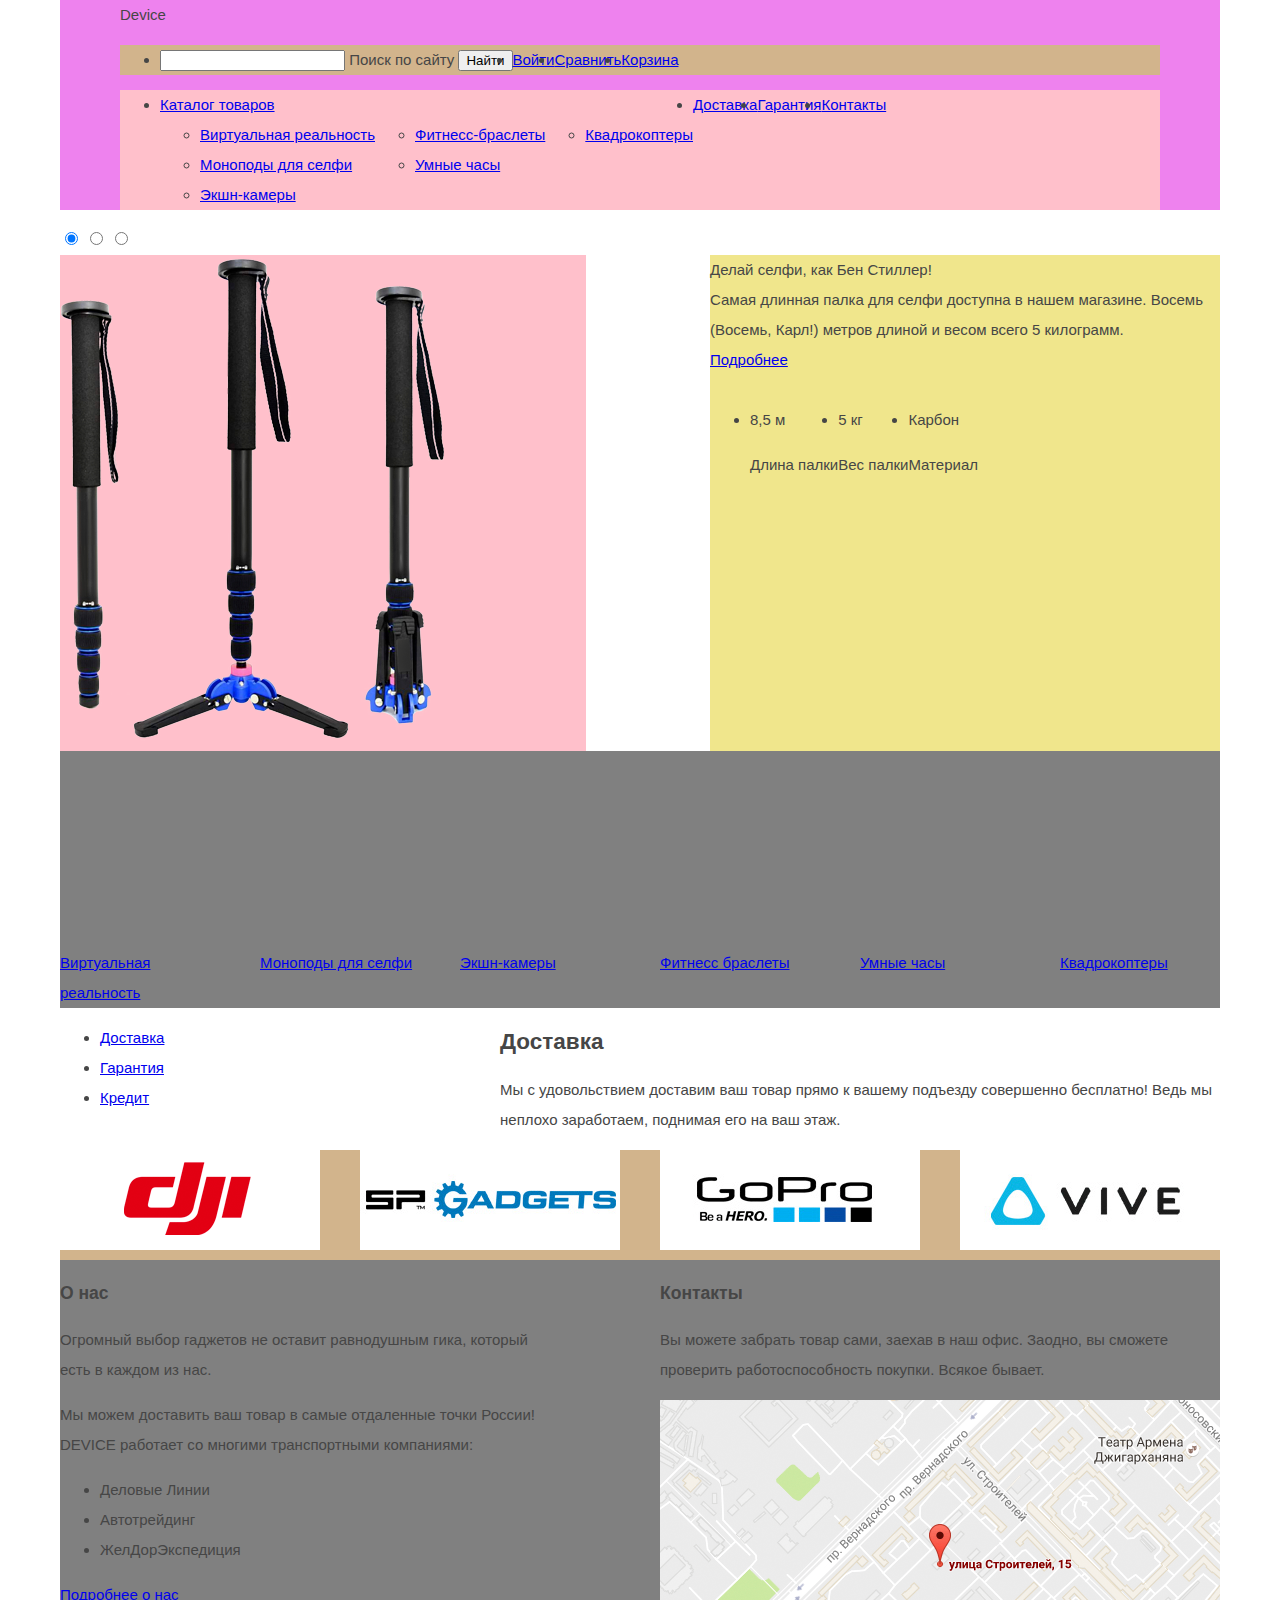
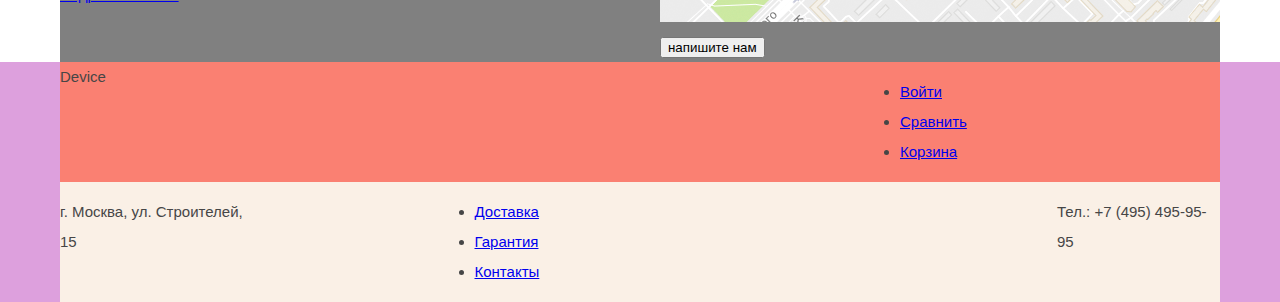
==== index.html @ 74f0907f "сделана сетка страниц" ====
<!DOCTYPE html>
<html lang="ru">
  <head>
    <meta charset="utf-8">
    <title>Девайс: главная</title>
    <link href="css/style.css" rel="stylesheet">
  </head>
  <body>

    <div class="content-wrapper">
      <header class="page-header">
       
          <nav class="main-navigation">
            <div class="header-logo">Device</div>
            <ul class="top-menu">
              <li class="search-block">
                <form action="get" class="header-search">
                  <input type="search" name="search" id="search-field">
                  <label for="search-field">Поиск по сайту</label>
                  <button class="btn-search">Найти</button>
                </form>
              </li>
              <li class="user-block">
                <a href="#">Войти</a>
              </li>
              <li class="compare-block">
                <a href="#">Сравнить</a>
              </li>
              <li class="basket-block">
                <a href="♯">Корзина</a>
              </li>
            </ul>
            <ul class="bottom-menu">
              <li>
                <a href="#">Каталог товаров</a>
                <div class="sub-menu-container">
                  <ul class="sub-menu-1">
                    <li>
                       <a href="#">Виртуальная реальность</a>
                    </li>
                    <li>
                      <a href="#">Моноподы для селфи</a>
                    </li>
                    <li>
                      <a href="#">Экшн-камеры</a>
                    </li>
                  </ul>
                  <ul class="sub-menu-2">
                    <li>
                      <a href="#">Фитнесс-браслеты</a>
                    </li>
                    <li>
                      <a href="#">Умные часы</a>
                    </li>
                  </ul>
                  <ul class="sub-menu-3">
                    <li>
                      <a href="#">Квадрокоптеры</a>
                    </li>
                  </ul>
                </div>   
              </li>
              <li>
                <a href="#">Доставка</a>
              </li>
              <li>
                <a href="#">Гарантия</a>
              </li>
              <li>
                <a href="#">Контакты</a>
              </li>
            </ul>
          </nav>
      </header>

      <div class="slider">
        <div class="slider-controls">
          <input type="radio" id="btn-1" name="toggle" checked>
          <input type="radio" id="btn-2" name="toggle">
          <input type="radio" id="btn-3" name="toggle">
        </div>
        <div class="slide slide__item1" id="slide-1">
          <div class="slider-container">
            <div class="slider-image">
              <img src="img/slider-1.png" width="384" height="486" alt="Самая длиная палка для селфи">
            </div>
            <div class="slide-description">
              <div class="slide-title">Делай селфи, как Бен Стиллер!</div>
              <div class="slide-text">Самая длинная палка для селфи доступна в нашем магазине. Восемь (Восемь, Карл!) метров длиной и весом всего 5 килограмм.</div>
              <a href="#" class="btn slide-btn">Подробнее</a>
              <ul class="slide-features">
                <li>
                  <p>8,5 м</p>
                  <span>Длина палки</span>
                </li>
                <li>
                  <p>5 кг</p>
                  <span>Вес палки</span>
                </li>
                <li>
                  <p>Карбон</p>
                  <span>Материал</span>
                </li>
              </ul>
            </div>
          </div>
        </div>

        <div class="slide slide__item2" id="slide-2">
          <div class="slider-container">
            <div class="slider-image">
              <img src="img/slider-2.png" width="345" height="485" alt="Мотивирующий фитнесс-браслет">
            </div>
            <div class="slide-description">
              <div class="slide-title">Худеем правильно!</div>
                <div class="slide-text">Мотивирующие фитнесс-браслеты помогут найти в себе силы не пропускать занятия и соблюдать диету.</div>
              <a href="#" class="btn slide-btn">Подробнее</a>
              <ul class="slide-features">
                <li>
                  <p>48 часов</p>
                  <span>Без подзарядки</span>
                </li>
              </ul>
            </div>
          </div>
        </div>
   
        <div class="slide slide__item3" id="slide-3">
          <div class="slider-container">
            <div class="slider-image">
              <img src="img/slider-3.png" width="526" height="334" alt="Квадрокоптер с мощным лазером">
            </div>
            <div class="slide-description">
              <div class="slide-title">Порхает как бабочка, жалит как пчела!</div>
              <div class="slide-text">Этот обычный, на первый взгляд, квадрокоптер оснащен мощным лазером, замаскированным под стандартную камеру.</div>
              <a href="#" class="btn slide-btn">Подробнее</a>
               <ul class="slide-features">
                <li>
                  <p>800 м</p>
                  <span>Дальность полета</span>
                </li>
                <li>
                  <p>50 м</p>
                  <span>Радиус поражения</span>
                </li>
              </ul>
            </div>
          </div>
        </div>
      </div>

      <div class="popular">
        <div class="popular__item popular__item_1">
          <a href="#">Виртуальная реальность</a>
        </div>
        <div class="popular__item popular__item_2">
          <a href="#">Моноподы для селфи</a>
        </div>
        <div class="popular__item popular__item_3">
          <a href="#">Экшн-камеры</a>
        </div>
        <div class="popular__item popular__item_4">
          <a href="#">Фитнесс браслеты</a>
        </div>
        <div class="popular__item popular__item_5">
          <a href="#">Умные часы</a>
        </div>
        <div class="popular__item popular__item_6">
          <a href="#">Квадрокоптеры</a>
        </div>
      </div>
    </div>

    <div class="service">
      <div class="service-container">
        
        <div class="service-controls">
          <ul class="service-menu">
            <li class="service-menu__item">
              <a class="service-menu__link" href="#">Доставка</a>
            </li>
            <li class="service-menu__item">
              <a class="service-menu__link" href="#">Гарантия</a>
            </li>
            <li class="service-menu__item">
              <a class="service-menu__link" href="#">Кредит</a>
            </li>
          </ul>
        </div>

        <div class="service-slides">
          <div class="service-slide service-slide_1" id="service-1">
            <h2 class="service-slide__title">Доставка</h2>
            <p class="service-slide__description">Мы с удовольствием доставим ваш товар прямо к вашему подъезду совершенно бесплатно! Ведь мы неплохо заработаем, поднимая его на ваш этаж.</p>
          </div>
          <div class="service-slide service-slide_2" id="service-2">
            <h2 class="service-slide__title">Гарантия</h2>
            <p class="service-slide__description">Если из-за возгарания купленного у нас товара у вас сгорит дом — не переживайте, мы выдадим вам новый. Товар, не дом, конечно же.</p>
          </div>
          <div class="service-slide service-slide_3" id="service-3">
            <h2 class="service-slide__title">Кредит</h2>
            <p class="service-slide__description">Залезть в долговую яму стало проще! Кредитные консультанты подберут для вас наиболее выгодные условия кредита. Выгодные для нашего банка, разумеется.</p>
          </div>
        </div>
      </div>
    </div>

    <div class="content-wrapper">
      <div class="brands">
        <a  class="brands__item brands__item_item-1" href="#"><img src="img/dji-logo.png" width="260" height="100" alt="dji-logo"></a>
        <a  class="brands__item brands__item_item-2" href="#"><img src="img/sp-logo.png" width="260" height="100" alt="spGagets-logo"></a>
        <a  class="brands__item brands__item_item-3" href="#"><img src="img/gopro-logo.png" width="260" height="100" alt="GoPro-logo"></a>
        <a  class="brands__item brands__item_item-4" href="#"><img src="img/vive-logo.png" width="260" height="100" alt="vive-logo"></a>
      </div>
      <div class="info">
        <div class="about-us">
          <h3 class="about-us__title">О нас</h3>
          <p class="about-us__description">Огромный выбор гаджетов не оставит равнодушным гика, который есть в каждом из нас.</p>
          <p class="about-us__description">Мы можем доставить ваш товар в самые отдаленные точки России! DEVICE работает со многими транспортными компаниями:</p>
          <ul class="transport">
            <li class="transport__item">Деловые Линии</li>
            <li class="transport__item">Автотрейдинг</li>
            <li class="transport__item">ЖелДорЭкспедиция</li>
          </ul>
          <a href="#" class="btn about-us__btn">Подробнее о нас</a>
        </div>
        <div class="contacts">
          <h3 class="contacts__title">Контакты</h3>
          <p class="contacts__info">Вы можете забрать товар сами, заехав в наш офис. Заодно, вы сможете проверить работоспособность покупки. Всякое бывает.</p>
          <div class="map">
            <img src="img/map.png" width="560" height="222" alt="Карта">
          </div>
          <button class="btn contacts__btn">напишите нам</button>
        </div>
      </div>
    </div>

      <footer class="page-footer">
        <div class="content-wrapper">
          <nav class="footer-nav">
            <div class="footer-logo">Device</div>
            <ul class="footer-menu">
              <li>
                <a href="#">Войти</a>
              </li>
              <li>
                <a href="#">Сравнить</a>
              </li>
              <li>
                <a href="#">Корзина</a>
              </li>
            </ul>
          </nav>
          <div class="footer-middle">
            <p class="address">г. Москва, ул. Строителей, 15</p>
            <ul class="footer-service">
              <li>
                <a href="#">Доставка</a>
              </li>
              <li>
                <a href="#">Гарантия</a>
              </li>
              <li>
                <a href="#">Контакты</a>
              </li>
            </ul>
            <p class="phone">Тел.: +7 (495) 495-95-95</p>
          </div>
          <div class="footer-bottom">
            <div class="footer-social">
              <a href="#"><span class="visually-hidden">Фейсбук</span></a>
              <a href="#"><span class="visually-hidden">Инстаграмм</span></a>
              <a href="#"><span class="visually-hidden">Твиттер</span></a>
            </div>
            <div class="footer-copyright">
              <a href="https://htmlacademy.ru/"><span class="visually-hidden">Htmlacademy.ru</span></a>
            </div>
          </div>
        </div>
      </footer>

    <div class="modal-feedback">
      <button class="btn-close"><span class="visually-hidden">Закрыть</span></button>
      <label for="fullname-field">Ваше имя:</label>
      <input type="text" name="fullname" id="fullname-field" placeholder="Представьтесь, пожалуйста">
      <label for="email-field">Ваш e-mail:</label>
      <input type="email" name="email" id="email-field" placeholder="Для отправки ответа">
      <label for="request-field">Текст письма:</label>
      <textarea name="request" id="request-field" cols="30" rows="10"></textarea>
      <button class="btn modal-btn" type="submit">Отправить</button>
    </div>
    <div class="modal-map">
      <button class="btn-close"><span class="visually-hidden">Закрыть</span></button>
    </div>

    

  </body>
</html>
---- css/style.css ----
html {
  margin: 0;
  padding: 0;
  box-sizing: border-box;
}

body {
  margin: 0;
  padding: 0;
  font-size: 15px;
  line-height: 30px;
  color: #464646;
  font-weight: 300;
  font-family: "Open Sans", "Arial", sans-serif;
}

*,
*::before,
*::after {
  box-sizing: inherit;
}

.visually-hidden {
  position: absolute;
  width: 1px;
  height: 1px;
  margin: -1px;
  padding: 0;
  border: 0;
  clip: rect(0, 0, 0, 0);
  overflow: hidden;
}

.content-wrapper,
.service-container {
  width: 1200px;
  padding: 0 20px;
  margin: 0 auto;
}
.page-header {
  padding-right: 60px;
  padding-left: 60px;
  background-color: violet;
}

.page-header .top-menu {
  display: flex;
  background-color: tan;
}

.page-header .bottom-menu {
  display: flex;
  background-color: pink;
}

.page-header .sub-menu {
  display: flex;
  flex-wrap: wrap;
  background-color: pink;
}

.sub-menu-container {
  display: flex;
}

.slider .slide {
  display: none;
}

.slider .slide__item1 {
  display: block;
}

.slider .slider-container {
  display: flex;
  justify-content: space-between;
}

.slider-image {
  width: 526px;
  background-color: pink;
}

.slide-description {
  width: 510px;
  background-color: khaki;
}

.slide-features {
  display: flex;
}

.popular {
  display: flex;
  justify-content: space-between;
  background-color: grey;
}

.popular__item {
  width: 160px;
  padding-top: 197px;
}

.service-container {
  display: flex;
  justify-content: space-between;
}


.service-slide {
  display: none;
}

.service-slide_1 {
  display: block;
}

.service-controls {
  width: 284px;
}

.service-slides {
  width: 720px;
}

.brands {
  display: flex;
  justify-content: space-between;
  background-color: tan;
}

.brands__item {
  width: 260px;
}

.info {
  display: flex;
  justify-content: space-between;
  background-color: grey;
}

.info .about-us {
  width: 480px;
}

.info .contacts {
  width: 560px;
}

.catalog-container {
  width: 1200px;
  padding: 0 20px;
  margin: 0 auto;
  display: flex;
  background-color: wheat;
}

.catalog {
  display: flex;
  flex-wrap: wrap;
  /*padding-left: 72px;*/
  justify-content: space-between;
  padding-bottom: 40px;
  background-color: azure;
}

.catalog-item {
  width: 360px;
  background-color: silver;
}

.paginator {
  width: 760px;
  margin-bottom: 72px;
  padding: 30px;
  background-color: rgba(0, 0, 0, 0.08);
  /*background-color: red;*/
}

.page-footer {
  background-color: plum;
}

.footer-nav {
  display: flex;
  justify-content: space-between;
  background-color: salmon;
}

.footer-logo {
  width: 165px;
}

.footer-menu {
  width: 360px;
}

.footer-middle {
  display: flex;
  justify-content: space-between;
  background-color: linen;
}

.footer-middle .address {
  width: 202px;
}

.footer-middle .footer-service {
  width: 450px;
}

.footer-middle .phone {
  width: 163px;
}

.footer-bottom {
  display: flex;
  background-color: silver;
}

.modal-feedback {
  display: none;
  width: 960px;
  min-height: 553px;
  padding-right: 100px;
  padding-left: 100px;
  padding-top: 95px;
  padding-bottom: 95px;
  background-color: khaki;
}

.modal-map {
  display: none;
  width: 960px;
  min-height: 559px;
}
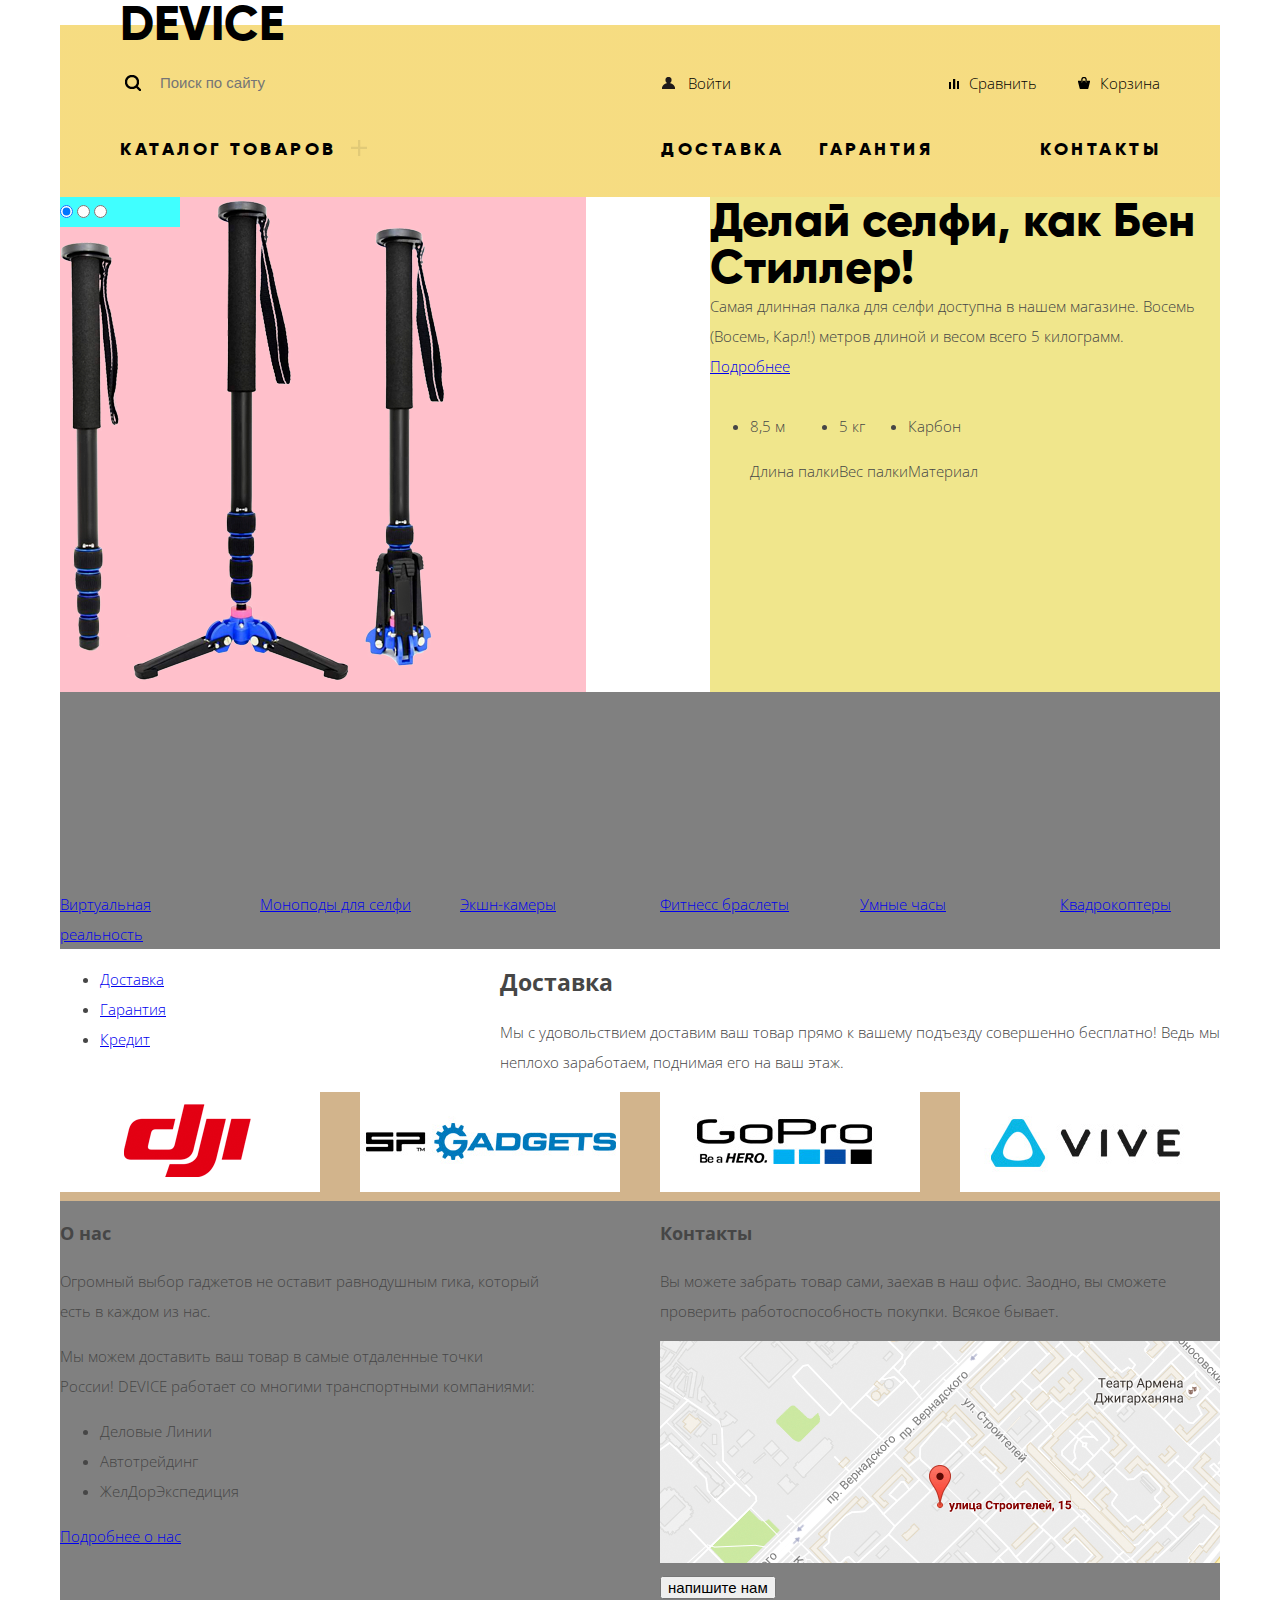
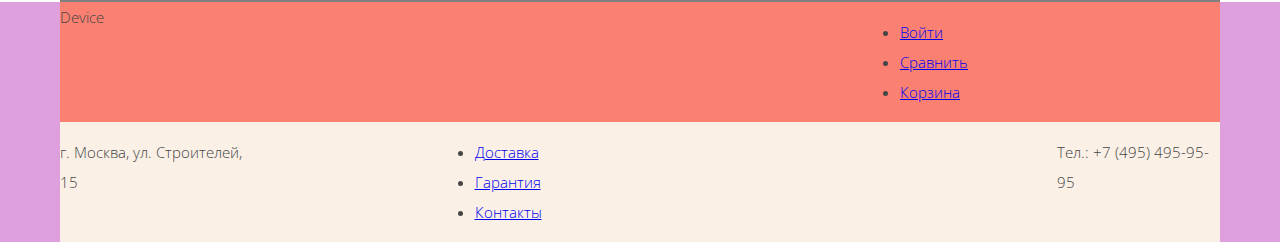
==== commit 60100c11: "подключены шрифты, оформлен хедер" ====
--- a/index.html
+++ b/index.html
@@ -3,6 +3,8 @@
   <head>
     <meta charset="utf-8">
     <title>Девайс: главная</title>
+    <link href="https://fonts.googleapis.com/css?family=Open+Sans:300,400&amp;subset=cyrillic" rel="stylesheet">
+    <link href="css/normalize.css" rel="stylesheet">
     <link href="css/style.css" rel="stylesheet">
   </head>
   <body>
@@ -11,12 +13,12 @@
       <header class="page-header">
        
           <nav class="main-navigation">
-            <div class="header-logo">Device</div>
+            <div class="header-logo"><a class="header-logo__link">Device</a></div>
             <ul class="top-menu">
               <li class="search-block">
                 <form action="get" class="header-search">
-                  <input type="search" name="search" id="search-field">
-                  <label for="search-field">Поиск по сайту</label>
+                <label for="search-field"></label>
+                  <input type="search" name="search" id="search-field" placeholder="Поиск по сайту">
                   <button class="btn-search">Найти</button>
                 </form>
               </li>
@@ -31,8 +33,8 @@
               </li>
             </ul>
             <ul class="bottom-menu">
-              <li>
-                <a href="#">Каталог товаров</a>
+              <li class="menu-catalog">
+                <a class="menu-catalog__link" href="catalog.html">Каталог товаров</a>
                 <div class="sub-menu-container">
                   <ul class="sub-menu-1">
                     <li>
@@ -60,13 +62,13 @@
                   </ul>
                 </div>   
               </li>
-              <li>
+              <li  class="menu-delivery">
                 <a href="#">Доставка</a>
               </li>
-              <li>
+              <li class="menu-guarantee">
                 <a href="#">Гарантия</a>
               </li>
-              <li>
+              <li  class="menu-contacts">
                 <a href="#">Контакты</a>
               </li>
             </ul>
--- a/css/style.css
+++ b/css/style.css
@@ -18,6 +18,20 @@
 *::before,
 *::after {
   box-sizing: inherit;
+}
+
+@font-face {
+  font-family: "GilroyExtraBold";
+  src: url("../fonts/gilroyextrabold.woff") format('woff'), url("../fonts/gilroyextrabold.woff2") format("woff2");
+  font-weight: normal;
+  font-style: normal;
+}
+
+@font-face {
+  font-family: "GilroyLight";
+  src: url("../fonts/gilroylight.woff") format('woff'), url("../fonts/gilroylight.woff2") format("woff2");
+  font-weight: normal;
+  font-style: normal;
 }
 
 .visually-hidden {
@@ -37,30 +51,326 @@
   padding: 0 20px;
   margin: 0 auto;
 }
+
 .page-header {
   padding-right: 60px;
   padding-left: 60px;
-  background-color: violet;
+  padding-bottom: 33px;
+  /*background-color: rgba(240, 197, 46, 0.5);*/
+  background-image: linear-gradient(#ffffff, #ffffff 25px, rgba(240, 197, 46, 0.6) 25px, rgba(240, 197, 46, 0.6));
+}
+
+.header-logo__link {
+  font-family: "GilroyExtraBold", "Arial", sans-serif;
+  font-size: 48px;
+  line-height: 48px;
+  color: #000000;
+  text-transform: uppercase;
+  text-decoration: none;
 }
 
 .page-header .top-menu {
   display: flex;
-  background-color: tan;
+  justify-content: flex-end;
+  padding: 0;
+  margin: 0;
+  margin-top: 12px;
+  list-style: none;
+  /*background-color: tan;*/
+}
+
+.top-menu a {
+  color: #000000;
+  text-decoration: none;
+}
+
+.top-menu .search-block {
+  width: 444px;
+  margin-right: auto;
+  /*background-color: pink;*/
+}
+
+.search-block input[type="search"] {
+  width: 355px;
+  margin: 0;
+  padding-top: 4px;
+  padding-left: 40px;
+  color: rgba(0, 0, 0, 0.3);
+  line-height: 36px;
+  background-color: transparent;
+  border: none; 
+}
+
+.search-block input[type="search"]:hover {
+  color: rgba(0, 0, 0, 0.6);
+}
+
+.search-block input[type="search"]:focus {
+  color: #000000;
+  border-bottom: 2px solid #000000;
+}
+
+label[for="search-field"] {
+  position: relative;
+}
+
+label[for="search-field"]::before {
+  content: "";
+  position: absolute;
+  top: 3px;
+  left: 5px;
+  width: 16px;
+  height: 16px;
+  background-color: transparent;
+  background-image: url("../img/sprites.png");
+  background-position: -20px -1787px;
+  background-repeat: no-repeat;
+}
+
+.user-block {
+  width: 270px;
+  padding-top: 7px;
+  padding-left: 28px;
+  /*background-color: plum;*/
+}
+
+.compare-block {
+  padding-top: 7px;
+  padding-left: 39px;
+  width: 130px;
+  /*background-color: silver;*/
+}
+
+.basket-block {
+  width: 100px;
+  padding-top: 7px;
+  padding-left: 40px;
+  /*background-color: khaki;*/
+}
+
+.user-block a,
+.compare-block a,
+.basket-block a {
+  position: relative;
+}
+
+.user-block a:hover,
+.compare-block a:hover,
+.basket-block a:hover {
+  opacity: 0.6;
+}
+
+.user-block a:active,
+.compare-block a:active,
+.basket-block a:active {
+  opacity: 0.3;
+}
+
+.user-block a::before,
+.compare-block a::before,
+.basket-block a::before {
+  content: "";
+  position: absolute;
+  top: 4px;
+  left: 0;
+  width: 13px;
+  height: 12px;
+  background-color: transparent;
+  background-image: url("../img/sprites.png");
+}
+
+.user-block a::before {
+  left: -26px;
+  background-position: -20px -1315px;
+}
+
+.compare-block a::before {
+  top: 6px;
+  left: -20px;
+  background-position: -20px -861px;
+}
+
+.basket-block a::before {
+  left: -22px;
+  background-position: -20px -116px;
+}
+
+.user-block a:hover::before,
+.compare-block a:hover::before,
+.basket-block a:hover::before {
+  opacity: 0.6;
+}
+
+.user-block a:active::before,
+.compare-block a:active::before,
+.basket-block a:active::before {
+  opacity: 0.3;
+}
+
+.btn-search {
+  visibility: hidden;
+  width: 85px;
+  margin-left: -5px;
+  padding-top: 11px;
+  padding-bottom: 11px;
+  padding-right: 20px;
+  padding-left: 20px;
+  color: #000000;
+  background-color: transparent;
+  border: 2px solid #000000;
+}
+
+.btn-search:hover {
+  color: #ffffff;
+  background-color: #000000;
+}
+
+.btn-search:active {
+  visibility: visible;
+  color: rgba(255, 255, 255, 0.6);
+  background-color: #000000;
+}
+
+.search-block input[type="search"]:focus + .btn-search {
+  visibility: visible;
 }
 
 .page-header .bottom-menu {
   display: flex;
-  background-color: pink;
-}
-
-.page-header .sub-menu {
+  justify-content: flex-end;
+  margin: 0;
+  margin-top: 30px;
+  padding: 0;
+  list-style: none;
+  /*background-color: pink;*/
+}
+
+.bottom-menu .menu-catalog {
+  position: relative;
+  width: 300px;
+  margin-right: auto;
+}
+
+.bottom-menu .menu-catalog__link {
+  position: relative;
+}
+
+.bottom-menu .menu-catalog__link::after {
+  content: "";
+  position: absolute;
+  width: 16px;
+  height: 16px;
+  top: 2px;
+  right: -30px;
+  /*background-color: lime;*/
+  background-image: url("../img/sprites.png");
+  background-position: -20px -1471px;
+  background-repeat: no-repeat;
+
+}
+
+.bottom-menu .menu-guarantee {
+  margin-left: 35px;
+}
+
+.bottom-menu .menu-contacts {
+  width: 120px;
+  margin-left: 107px;
+  /*background-color: lime;*/
+}
+
+.page-header .bottom-menu > li > a {
+  font-size: 18px;
+  line-height: 18px;
+  letter-spacing: 3.5px;
+  font-family: "GilroyExtraBold", "Arial", sans-serif;
+  color: #000000;
+  text-decoration: none;
+  text-transform: uppercase;
+}
+
+.page-header .bottom-menu > li > a:hover {
+  opacity: 0.6;
+}
+
+.page-header .bottom-menu > li > a:active {
+  opacity: 0.3;
+}
+
+
+/* .page-header .sub-menu {
   display: flex;
   flex-wrap: wrap;
   background-color: pink;
-}
+} */
 
 .sub-menu-container {
-  display: flex;
+  position: absolute;
+  top: 60px;
+  left: -60px;
+  /*visibility: visible;*/
+  visibility: hidden;
+  display: flex;
+  width: 1160px; 
+  padding-left: 60px;
+  padding-right: 60px;
+  padding-bottom: 30px;
+  background-color: #f7e296;
+  transition-property: visibility;
+  transition-duration: 0.5s;
+}
+
+.menu-catalog:hover .sub-menu-container {
+  visibility: visible;
+}
+
+.sub-menu-container ul {
+  width: 200px;
+  margin: 0;
+  margin-top: -10px;
+  padding: 0;
+  list-style: none;
+}
+
+.sub-menu-container li {
+  margin-bottom: 6px;
+}
+
+.sub-menu-container a {
+  color: #000000;
+  text-decoration: none;
+}
+
+.sub-menu-container a:hover {
+  opacity: 0.6;
+}
+
+.sub-menu-container a:active{
+  opacity: 0.3;
+}
+
+.sub-menu-container .sub-menu-1 {
+  margin-right: 40px;
+  /*background-color: plum;*/
+}
+
+.sub-menu-container .sub-menu-2 {
+  /*background-color: violet;*/
+}
+
+.sub-menu-container .sub-menu-3{
+  /*background-color: grey;*/
+}
+
+.slider {
+  position: relative;
+}
+
+.slider-controls {
+  position: absolute;
+  display: inline-block;
+  width: 120px;
+  background-color: #40ffff;
 }
 
 .slider .slide {
@@ -84,6 +394,13 @@
 .slide-description {
   width: 510px;
   background-color: khaki;
+}
+
+.slide-title {
+  font-size: 47px;
+  line-height: 47px;
+  color: #000000;
+  font-family: "GilroyExtraBold", "Arial", sans-serif;
 }
 
 .slide-features {
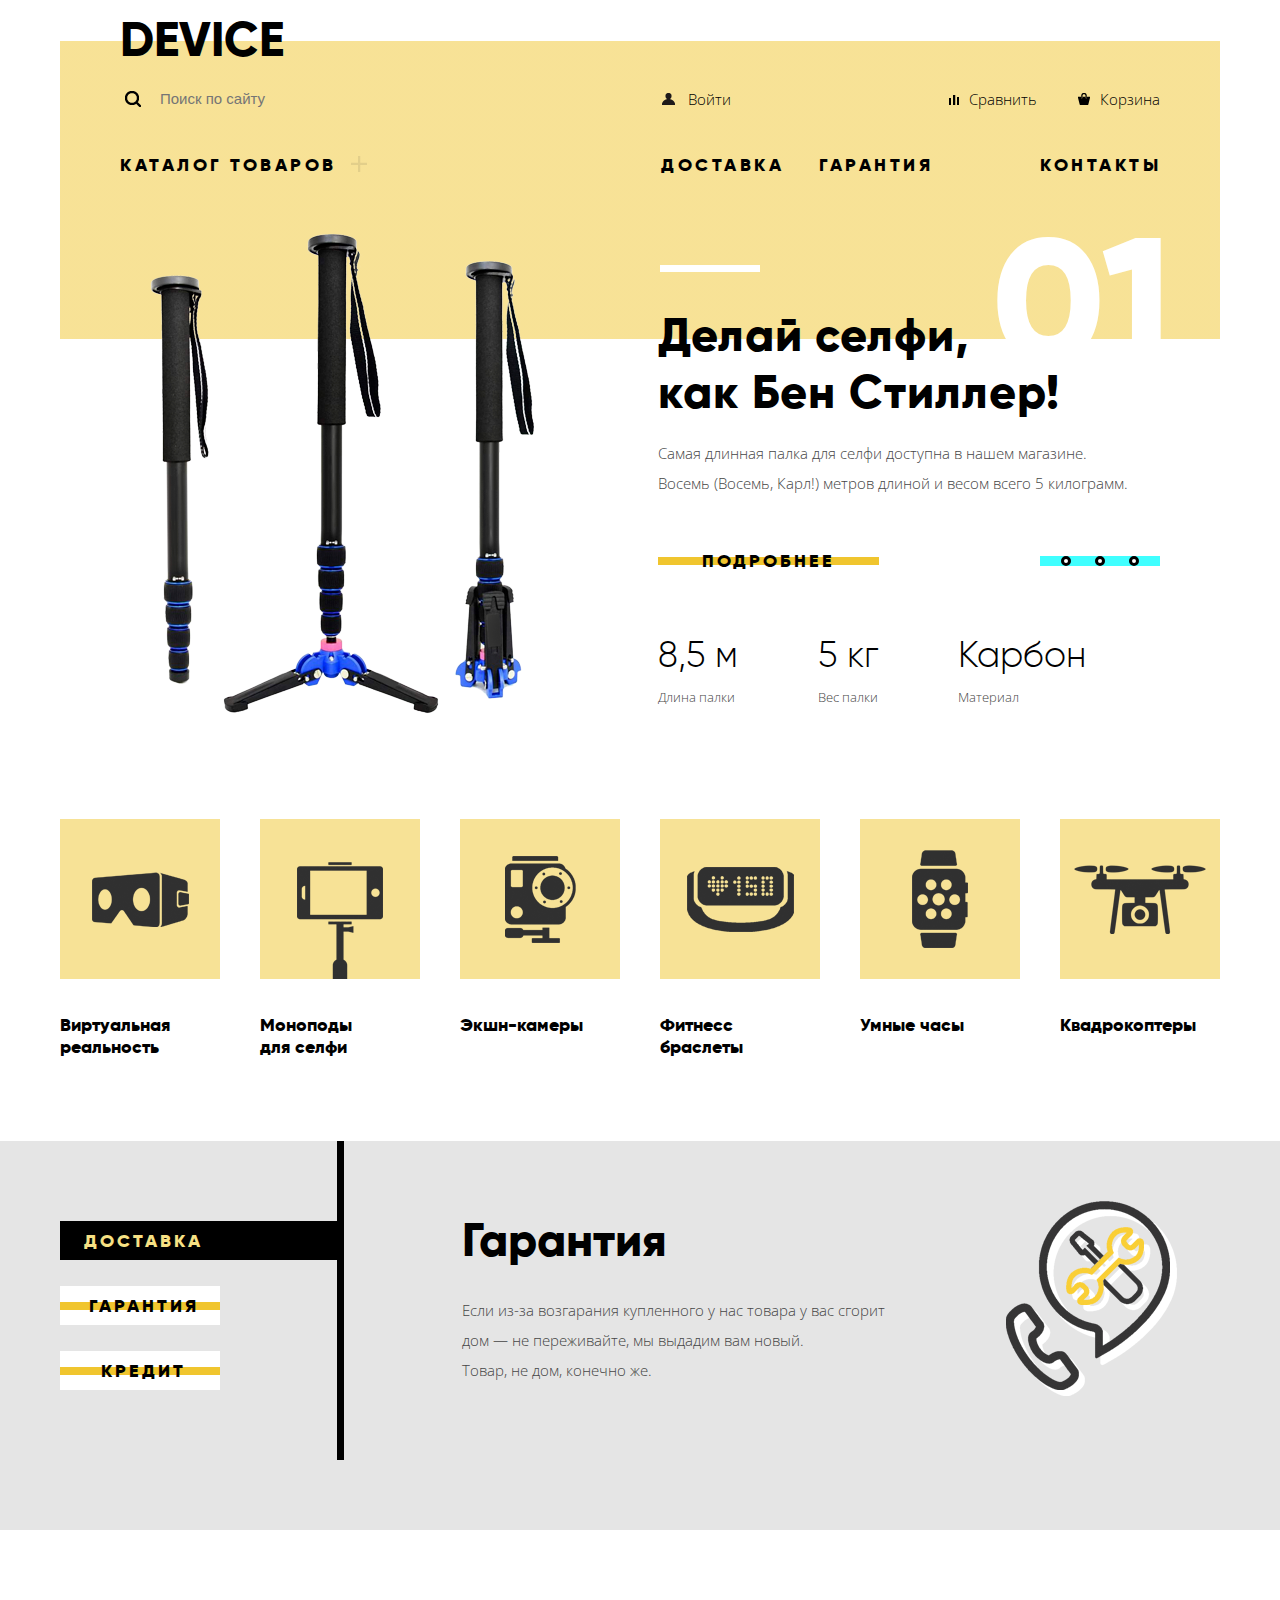
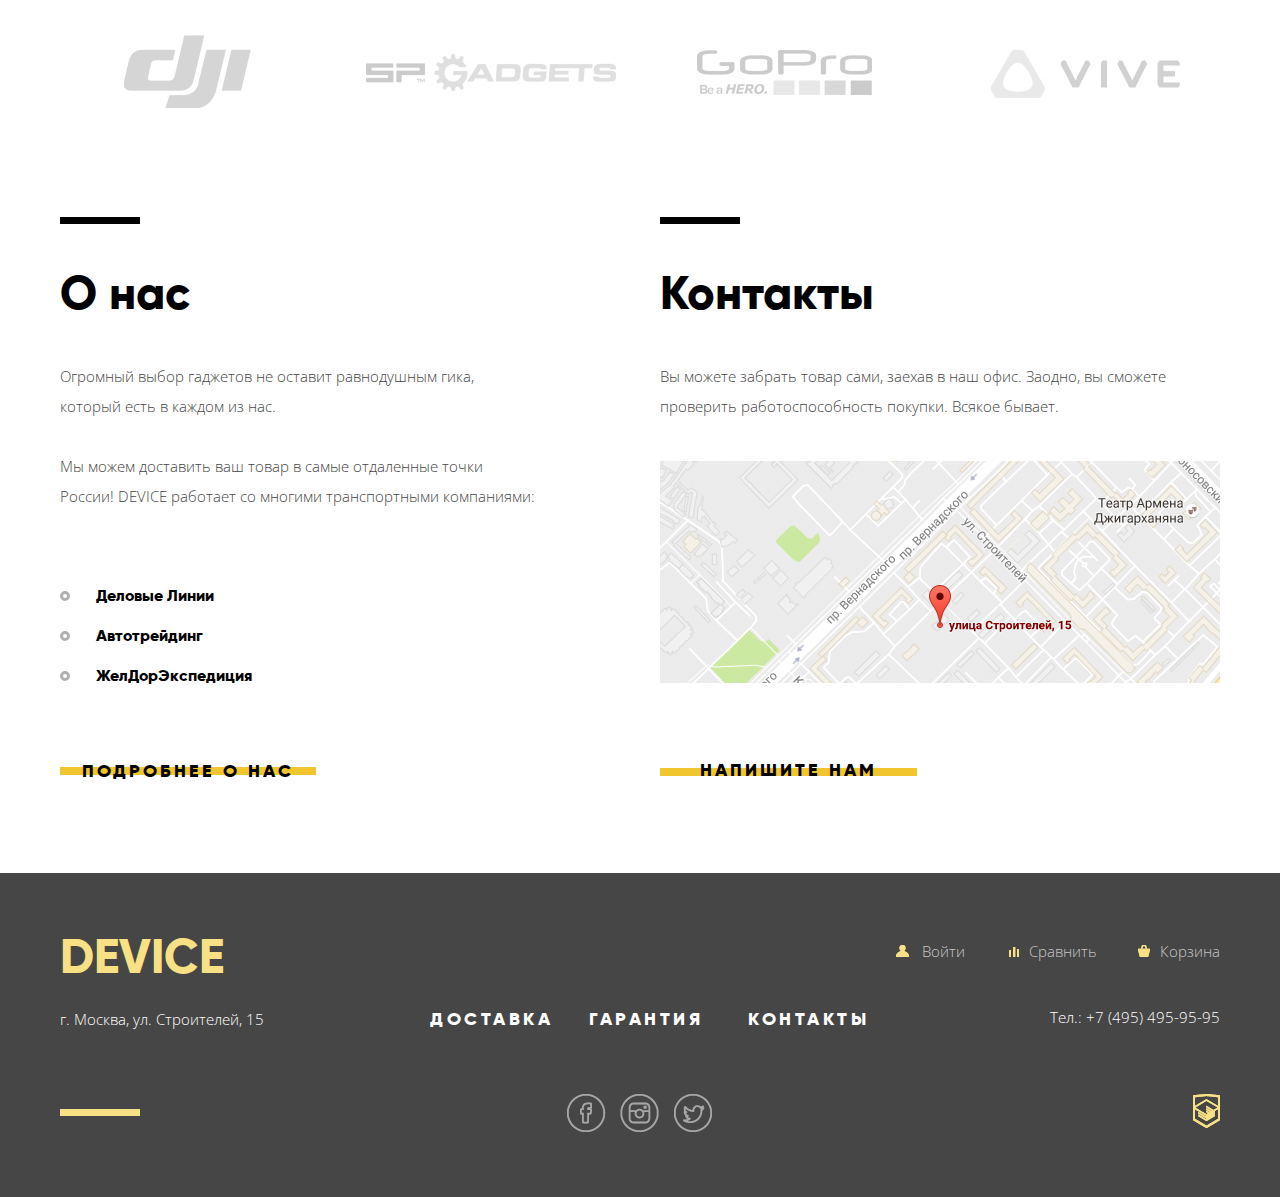
==== commit 40d1c53f: "завершено оформление главной" ====
--- a/index.html
+++ b/index.html
@@ -23,13 +23,13 @@
                 </form>
               </li>
               <li class="user-block">
-                <a href="#">Войти</a>
+                <a class="user-block__link" href="#">Войти</a>
               </li>
               <li class="compare-block">
-                <a href="#">Сравнить</a>
+                <a class="compare-block__link" href="#">Сравнить</a>
               </li>
               <li class="basket-block">
-                <a href="♯">Корзина</a>
+                <a class="basket-block__link" href="♯">Корзина</a>
               </li>
             </ul>
             <ul class="bottom-menu">
@@ -78,17 +78,21 @@
       <div class="slider">
         <div class="slider-controls">
           <input type="radio" id="btn-1" name="toggle" checked>
+          <label for="btn-1"></label>
           <input type="radio" id="btn-2" name="toggle">
+          <label for="btn-2"></label>
           <input type="radio" id="btn-3" name="toggle">
+          <label for="btn-2"></label>
         </div>
         <div class="slide slide__item1" id="slide-1">
           <div class="slider-container">
-            <div class="slider-image">
-              <img src="img/slider-1.png" width="384" height="486" alt="Самая длиная палка для селфи">
+            <div class="slider-image slider-image_image1">
+              <img class="slider-image__picture slider-image__picture_picture1" src="img/slider-1.png" width="384" height="486" alt="Самая длиная палка для селфи">
             </div>
             <div class="slide-description">
-              <div class="slide-title">Делай селфи, как Бен Стиллер!</div>
-              <div class="slide-text">Самая длинная палка для селфи доступна в нашем магазине. Восемь (Восемь, Карл!) метров длиной и весом всего 5 килограмм.</div>
+              <div class="slide-description__number slide-description__number_1">01</div>
+              <div class="slide-description__title slide-description__title_title1">Делай селфи,<br> как Бен Стиллер!</div>
+              <div class="slide-description__text slide-description__text_text1">Самая длинная палка для селфи доступна в нашем магазине. Восемь (Восемь, Карл!) метров длиной и весом всего 5 килограмм.</div>
               <a href="#" class="btn slide-btn">Подробнее</a>
               <ul class="slide-features">
                 <li>
@@ -110,12 +114,13 @@
 
         <div class="slide slide__item2" id="slide-2">
           <div class="slider-container">
-            <div class="slider-image">
-              <img src="img/slider-2.png" width="345" height="485" alt="Мотивирующий фитнесс-браслет">
+            <div class="slider-image slider-image_image2">
+              <img class="slider-image__picture slider-image__picture_picture2" src="img/slider-2.png" width="345" height="485" alt="Мотивирующий фитнесс-браслет">
             </div>
             <div class="slide-description">
-              <div class="slide-title">Худеем правильно!</div>
-                <div class="slide-text">Мотивирующие фитнесс-браслеты помогут найти в себе силы не пропускать занятия и соблюдать диету.</div>
+              <div class="slide-description__number slide-description__number_2">02</div>
+              <div class="slide-description__title slide-description__title_title2">Худеем<br> правильно!</div>
+                <div class="slide-description__text slide-description__text_text2">Мотивирующие фитнесс-браслеты помогут найти в себе силы не пропускать занятия и соблюдать диету.</div>
               <a href="#" class="btn slide-btn">Подробнее</a>
               <ul class="slide-features">
                 <li>
@@ -129,12 +134,13 @@
    
         <div class="slide slide__item3" id="slide-3">
           <div class="slider-container">
-            <div class="slider-image">
-              <img src="img/slider-3.png" width="526" height="334" alt="Квадрокоптер с мощным лазером">
+            <div class="slider-image slider-image_image3">
+              <img class="slider-image__picture slider-image__picture_picture3" src="img/slider-3.png" width="526" height="334" alt="Квадрокоптер с мощным лазером">
             </div>
             <div class="slide-description">
-              <div class="slide-title">Порхает как бабочка, жалит как пчела!</div>
-              <div class="slide-text">Этот обычный, на первый взгляд, квадрокоптер оснащен мощным лазером, замаскированным под стандартную камеру.</div>
+              <div class="slide-description__number slide-description__number_3">03</div>
+              <div class="slide-description__title slide-description__title_title3">Порхает как бабочка, жалит как пчела!</div>
+              <div class="slide-description__text slide-description__text_text3">Этот обычный, на первый взгляд, квадрокоптер оснащен мощным лазером, замаскированным под стандартную камеру.</div>
               <a href="#" class="btn slide-btn">Подробнее</a>
                <ul class="slide-features">
                 <li>
@@ -152,23 +158,23 @@
       </div>
 
       <div class="popular">
-        <div class="popular__item popular__item_1">
-          <a href="#">Виртуальная реальность</a>
-        </div>
-        <div class="popular__item popular__item_2">
-          <a href="#">Моноподы для селфи</a>
-        </div>
-        <div class="popular__item popular__item_3">
-          <a href="#">Экшн-камеры</a>
-        </div>
-        <div class="popular__item popular__item_4">
-          <a href="#">Фитнесс браслеты</a>
-        </div>
-        <div class="popular__item popular__item_5">
-          <a href="#">Умные часы</a>
-        </div>
-        <div class="popular__item popular__item_6">
-          <a href="#">Квадрокоптеры</a>
+        <div class="popular_item popular_item_1">
+          <a class="popular_item__link popular_item__link_1" href="#">Виртуальная реальность</a>
+        </div>
+        <div class="popular_item popular_item_2">
+          <a class="popular_item__link popular_item__link_2" href="#">Моноподы для селфи</a>
+        </div>
+        <div class="popular_item popular_item_3">
+          <a class="popular_item__link  popular_item__link_3" href="#">Экшн-камеры</a>
+        </div>
+        <div class="popular_item popular_item_4">
+          <a class="popular_item__link  popular_item__link_4" href="#">Фитнесс браслеты</a>
+        </div>
+        <div class="popular_item popular_item_5">
+          <a class="popular_item__link  popular_item__link_5" href="#">Умные часы</a>
+        </div>
+        <div class="popular_item popular_item_6">
+          <a class="popular_item__link  popular_item__link_6" href="#">Квадрокоптеры</a>
         </div>
       </div>
     </div>
@@ -178,14 +184,14 @@
         
         <div class="service-controls">
           <ul class="service-menu">
-            <li class="service-menu__item">
-              <a class="service-menu__link" href="#">Доставка</a>
+            <li class="service-menu__item active">
+              <a class="service-menu__link btn active" href="#">Доставка</a>
             </li>
             <li class="service-menu__item">
-              <a class="service-menu__link" href="#">Гарантия</a>
+              <a class="service-menu__link btn" href="#">Гарантия</a>
             </li>
             <li class="service-menu__item">
-              <a class="service-menu__link" href="#">Кредит</a>
+              <a class="service-menu__link btn" href="#">Кредит</a>
             </li>
           </ul>
         </div>
@@ -193,15 +199,15 @@
         <div class="service-slides">
           <div class="service-slide service-slide_1" id="service-1">
             <h2 class="service-slide__title">Доставка</h2>
-            <p class="service-slide__description">Мы с удовольствием доставим ваш товар прямо к вашему подъезду совершенно бесплатно! Ведь мы неплохо заработаем, поднимая его на ваш этаж.</p>
+            <p class="service-slide__description service-slide__description_1">Мы с удовольствием доставим ваш товар прямо к вашему подъезду совершенно бесплатно! Ведь мы неплохо заработаем, поднимая его на ваш этаж.</p>
           </div>
           <div class="service-slide service-slide_2" id="service-2">
             <h2 class="service-slide__title">Гарантия</h2>
-            <p class="service-slide__description">Если из-за возгарания купленного у нас товара у вас сгорит дом — не переживайте, мы выдадим вам новый. Товар, не дом, конечно же.</p>
+            <p class="service-slide__description service-slide__description_2">Если из-за возгарания купленного у нас товара у вас сгорит дом — не переживайте, мы выдадим вам новый.<br> Товар, не дом, конечно же.</p>
           </div>
           <div class="service-slide service-slide_3" id="service-3">
             <h2 class="service-slide__title">Кредит</h2>
-            <p class="service-slide__description">Залезть в долговую яму стало проще! Кредитные консультанты подберут для вас наиболее выгодные условия кредита. Выгодные для нашего банка, разумеется.</p>
+            <p class="service-slide__description service-slide__description_3">Залезть в долговую яму стало проще! Кредитные консультанты подберут для вас наиболее выгодные условия кредита. Выгодные для нашего банка, разумеется.</p>
           </div>
         </div>
       </div>
@@ -229,7 +235,7 @@
         <div class="contacts">
           <h3 class="contacts__title">Контакты</h3>
           <p class="contacts__info">Вы можете забрать товар сами, заехав в наш офис. Заодно, вы сможете проверить работоспособность покупки. Всякое бывает.</p>
-          <div class="map">
+          <div class="contacts-map">
             <img src="img/map.png" width="560" height="222" alt="Карта">
           </div>
           <button class="btn contacts__btn">напишите нам</button>
@@ -240,42 +246,42 @@
       <footer class="page-footer">
         <div class="content-wrapper">
           <nav class="footer-nav">
-            <div class="footer-logo">Device</div>
+            <div class="footer-logo"><a class="footer-logo__link">Device</a></div>
             <ul class="footer-menu">
-              <li>
-                <a href="#">Войти</a>
-              </li>
-              <li>
-                <a href="#">Сравнить</a>
-              </li>
-              <li>
-                <a href="#">Корзина</a>
+              <li class="user-block">
+                <a class="user-block__link" href="#">Войти</a>
+              </li>
+              <li class="compare-block">
+                <a class="compare-block__link" href="#">Сравнить</a>
+              </li>
+              <li class="basket-block">
+                <a class="basket-block__link" href="#">Корзина</a>
               </li>
             </ul>
           </nav>
           <div class="footer-middle">
             <p class="address">г. Москва, ул. Строителей, 15</p>
             <ul class="footer-service">
-              <li>
-                <a href="#">Доставка</a>
-              </li>
-              <li>
-                <a href="#">Гарантия</a>
-              </li>
-              <li>
-                <a href="#">Контакты</a>
+              <li class="footer-service-item footer-service-item_1">
+                <a class="footer-service-item__link footer-service-item__link_1" href="#">Доставка</a>
+              </li>
+              <li class="footer-service-item footer-service-item_1">
+                <a class="footer-service-item__link footer-service-item__link_2" href="#">Гарантия</a>
+              </li>
+              <li class="footer-service-item footer-service-item_1">
+                <a class="footer-service-item__link footer-service-item__link_2" href="#">Контакты</a>
               </li>
             </ul>
             <p class="phone">Тел.: +7 (495) 495-95-95</p>
           </div>
           <div class="footer-bottom">
             <div class="footer-social">
-              <a href="#"><span class="visually-hidden">Фейсбук</span></a>
-              <a href="#"><span class="visually-hidden">Инстаграмм</span></a>
-              <a href="#"><span class="visually-hidden">Твиттер</span></a>
+              <a class="footer-social__link footer-social__link_fb" href="#"><span class="visually-hidden">Фейсбук</span></a>
+              <a class="footer-social__link footer-social__link_inst" href="#"><span class="visually-hidden">Инстаграмм</span></a>
+              <a class="footer-social__link footer-social__link_tw" href="#"><span class="visually-hidden">Твиттер</span></a>
             </div>
             <div class="footer-copyright">
-              <a href="https://htmlacademy.ru/"><span class="visually-hidden">Htmlacademy.ru</span></a>
+              <a class="footer-copyright__link" href="https://htmlacademy.ru/"><span class="visually-hidden">Htmlacademy.ru</span></a>
             </div>
           </div>
         </div>
@@ -283,12 +289,16 @@
 
     <div class="modal-feedback">
       <button class="btn-close"><span class="visually-hidden">Закрыть</span></button>
-      <label for="fullname-field">Ваше имя:</label>
-      <input type="text" name="fullname" id="fullname-field" placeholder="Представьтесь, пожалуйста">
-      <label for="email-field">Ваш e-mail:</label>
-      <input type="email" name="email" id="email-field" placeholder="Для отправки ответа">
+      <div class="half-width">
+        <label for="fullname-field">Ваше имя:</label>
+        <input type="text" name="fullname" id="fullname-field" placeholder="Представьтесь, пожалуйста">
+      </div>
+      <div class="half-width">
+        <label for="email-field">Ваш e-mail:</label>
+        <input type="email" name="email" id="email-field" placeholder="Для отправки ответа">
+      </div>
       <label for="request-field">Текст письма:</label>
-      <textarea name="request" id="request-field" cols="30" rows="10"></textarea>
+      <textarea name="request" id="request-field"></textarea>
       <button class="btn modal-btn" type="submit">Отправить</button>
     </div>
     <div class="modal-map">
--- a/css/style.css
+++ b/css/style.css
@@ -34,6 +34,11 @@
   font-style: normal;
 }
 
+img {
+  width: 100%;
+  height: auto;
+}
+
 .visually-hidden {
   position: absolute;
   width: 1px;
@@ -43,6 +48,34 @@
   border: 0;
   clip: rect(0, 0, 0, 0);
   overflow: hidden;
+}
+
+.btn {
+  padding-left: 44px;
+  padding-right: 44px;
+  padding-top: 11px;
+  padding-bottom: 9px;
+  font-size: 18px;
+  line-height: 18px;
+  font-family: "GilroyExtraBold", "Arial", sans-serif;
+  color: #000000;
+  text-transform: uppercase;
+  text-decoration: none;
+  letter-spacing: 3px;
+  background-image: linear-gradient(#ffffff, #ffffff 18px, #f0c52e 18px, #f0c52e 26px, #ffffff 26px, #ffffff);
+  /*background-color: #f0c52e;*/
+  /*background-size: 2px;*/
+}
+
+.btn:hover {
+  background-image: none;
+  background-color: #f0c52e;
+}
+
+.btn:active {
+  background-image: none;
+  background-color: #f0c52e;
+  color: rgba(0, 0, 0, 0.3);
 }
 
 .content-wrapper,
@@ -56,8 +89,9 @@
   padding-right: 60px;
   padding-left: 60px;
   padding-bottom: 33px;
+  padding-top: 16px;
   /*background-color: rgba(240, 197, 46, 0.5);*/
-  background-image: linear-gradient(#ffffff, #ffffff 25px, rgba(240, 197, 46, 0.6) 25px, rgba(240, 197, 46, 0.6));
+  background-image: linear-gradient(#ffffff, #ffffff 41px, rgba(240, 197, 46, 0.5) 41px, rgba(240, 197, 46, 0.5));
 }
 
 .header-logo__link {
@@ -108,6 +142,7 @@
 .search-block input[type="search"]:focus {
   color: #000000;
   border-bottom: 2px solid #000000;
+  outline: 0;
 }
 
 label[for="search-field"] {
@@ -127,7 +162,7 @@
   background-repeat: no-repeat;
 }
 
-.user-block {
+.top-menu .user-block {
   width: 270px;
   padding-top: 7px;
   padding-left: 28px;
@@ -148,27 +183,27 @@
   /*background-color: khaki;*/
 }
 
-.user-block a,
-.compare-block a,
-.basket-block a {
+.user-block__link,
+.compare-block__link,
+.basket-block__link {
   position: relative;
 }
 
-.user-block a:hover,
-.compare-block a:hover,
-.basket-block a:hover {
+.top-menu .user-block__link:hover,
+.top-menu .compare-block__link:hover,
+.top-menu .basket-block__link:hover {
   opacity: 0.6;
 }
 
-.user-block a:active,
-.compare-block a:active,
-.basket-block a:active {
-  opacity: 0.3;
-}
-
-.user-block a::before,
-.compare-block a::before,
-.basket-block a::before {
+.user-block__link:active,
+.compare-block__link:active,
+.basket-block__link:active {
+  opacity: 0.3;
+}
+
+.user-block__link::before,
+.compare-block__link::before,
+.basket-block__link::before {
   content: "";
   position: absolute;
   top: 4px;
@@ -179,31 +214,31 @@
   background-image: url("../img/sprites.png");
 }
 
-.user-block a::before {
+.top-menu .user-block__link::before {
   left: -26px;
   background-position: -20px -1315px;
 }
 
-.compare-block a::before {
+.top-menu .compare-block__link::before {
   top: 6px;
   left: -20px;
   background-position: -20px -861px;
 }
 
-.basket-block a::before {
+.top-menu .basket-block__link::before {
   left: -22px;
   background-position: -20px -116px;
 }
 
-.user-block a:hover::before,
-.compare-block a:hover::before,
-.basket-block a:hover::before {
+.top-menu .user-block__link:hover::before,
+.top-menu .compare-block__link:hover::before,
+.top-menu .basket-block__link:hover::before {
   opacity: 0.6;
 }
 
-.user-block a:active::before,
-.compare-block a:active::before,
-.basket-block a:active::before {
+.user-block__link:active::before,
+.compare-block__link:active::before,
+.basket-block__link:active::before {
   opacity: 0.3;
 }
 
@@ -297,17 +332,11 @@
   opacity: 0.3;
 }
 
-
-/* .page-header .sub-menu {
-  display: flex;
-  flex-wrap: wrap;
-  background-color: pink;
-} */
-
 .sub-menu-container {
   position: absolute;
   top: 60px;
   left: -60px;
+  z-index: 20;
   /*visibility: visible;*/
   visibility: hidden;
   display: flex;
@@ -362,19 +391,59 @@
   /*background-color: grey;*/
 }
 
+
+                                        /*стилизация слайдера на главной*/
 .slider {
   position: relative;
+  margin-bottom: 92px;
+  /*background-color: tan;*/
+  background-image: linear-gradient(rgba(240, 197, 46, 0.5), rgba(240, 197, 46, 0.5) 126px, #ffffff 126px, #ffffff);
+}
+
+.slider::before {
+  content: "";
+  position: absolute;
+  top: 52px;
+  left: 600px;
+  width: 100px;
+  height: 7px;
+  background-color: #ffffff;
+  /*background-color: red;*/
 }
 
 .slider-controls {
   position: absolute;
+  top: 343px;
+  right: 60px;
+  width: 120px;
+  height: 10px;
+  text-align: center;
+  background-color: #40ffff;
+}
+
+.slider-controls input {
+  display: none;
+}
+
+.slider-controls label {
   display: inline-block;
-  width: 120px;
-  background-color: #40ffff;
+  width: 10px;
+  height: 10px;
+  margin-right: 20px;
+  border-radius: 50%;
+  background-color: #ffffff;
+  border: 3px solid #000000;
+  vertical-align: top;
+}
+
+.slider-controls label:last-of-type {
+  margin-right: 0;
 }
 
 .slider .slide {
   display: none;
+  min-height: 486px;
+  /*background-color: violet;*/
 }
 
 .slider .slide__item1 {
@@ -383,86 +452,464 @@
 
 .slider .slider-container {
   display: flex;
-  justify-content: space-between;
+  padding-top: 17px;
+  padding-left: 20px;
+  /*justify-content: space-around;*/
 }
 
 .slider-image {
   width: 526px;
-  background-color: pink;
+  margin-right: 52px;
+  /*text-align: center;*/
+  /*background-color: pink;*/
+}
+
+.slider-image_image1 {
+  padding-left: 70px;
+}
+
+.slider-image_image2 {
+  padding-top: 10px;
+  padding-left: 95px;
+}
+
+.slider-image_image3 {
+  padding-top: 63px;
+  padding-left: 11px;
+}
+
+.slider-image__picture_picture1 {
+  width: 384px;
+}
+
+.slider-image__picture_picture2 {
+  width: 345px;
+}
+
+.slider-image__picture_picture3 {
+  width: 526px;
 }
 
 .slide-description {
+  position: relative;
   width: 510px;
-  background-color: khaki;
-}
-
-.slide-title {
+  padding-top: 77px;
+  /*background-color: #c7ffff;*/
+}
+
+.slide-description__number {
+  position: absolute;
+  right: -5px;
+  top: -18px;
+  font-family: "GilroyExtraBold", "Arial", sans-serif;
+  color: #ffffff;
+  font-size: 179px;
+  line-height: 179px;
+}
+
+.slide-description__title {
+  position: relative;
+  z-index: 1;
+  margin-bottom: 17px;
+  font-size: 47px;
+  line-height: 57px;
+  color: #000000;
+  font-family: "GilroyExtraBold", "Arial", sans-serif;
+  letter-spacing: 0.9px;
+}
+
+.slide-description__text {
+  margin-bottom: 48px;
+}
+
+.slide-description__text_text1 {
+  width: 479px;
+}
+
+.slide-description__text_text2 {
+  width: 446px;
+}
+
+.slide-features {
+  display: flex;
+  width: 480px;
+  margin: 0;
+  padding: 0;
+  list-style: none;
+}
+
+.slide-features li {
+  width: 160px;
+  margin-top: 61px;
+  /*background-color: #ffffa9;*/
+}
+
+.slide-features li:nth-of-type(2) {
+  width: 140px;
+}
+
+.slide-features p {
+  margin: 0;
+  margin-bottom: 8px;
+  padding: 0;
+  font-family: "GilroyLight", "Arial", sans-serif;
+  font-size: 36px;
+  line-height: 36px;
+  color: #000000;
+}
+
+.slide-features span {
+  font-size: 13px;
+}
+/*////////////////////////////////////////////////////////оформление раздела popular*/
+.popular {
+  display: flex;
+  justify-content: space-between;
+  margin-bottom: 83px;
+  /*background-color: grey;*/
+}
+
+.popular_item {
+  width: 160px;
+  padding-top: 197px;
+}
+
+.popular_item__link {
+  position: relative;
+  display: inline-block;
+  width: 126px;
+  font-family: "GilroyExtraBold", "Arial", sans-serif;
+  font-size: 18px;
+  line-height: 22px;
+  color: #000000;
+  text-decoration: none;
+  vertical-align: top;
+  /*background-color: plum;*/
+}
+
+.popular_item__link::before {
+  content: "";
+  position: absolute;
+  width: 160px;
+  height: 160px;
+  top: -195px;
+  left: 0;
+  background-color: rgba(240, 197, 46, 0.5);
+
+}
+
+.popular_item__link::after {
+  content: "";
+  position: absolute;
+  width: 160px;
+  height: 160px;
+  top: -195px;
+  left: 0;
+  background-repeat: no-repeat;
+  background-position: center;
+}
+
+.popular_item__link_1::after {
+  background-image: url("../img/virtual.png");
+}
+
+.popular_item__link_2::after {
+  background-image: url("../img/monopods.png");
+  background-position: center bottom;
+} 
+
+.popular_item__link_3::after {
+  background-image: url("../img/camera.png");
+}
+
+.popular_item__link_4::after {
+  background-image: url("../img/bracelet.png");
+}
+
+.popular_item__link_5::after {
+  background-image: url("../img/watch.png");
+}
+
+.popular_item__link_6::after {
+  background-image: url("../img/quadrupter.png");
+}
+
+.popular_item__link:hover::before {
+  background-color: #f0c52e;
+}
+
+.popular_item__link:active::before {
+  background-color: #f0c52e;
+}
+
+.popular_item__link:active::after {
+  opacity: 0.3;
+}
+
+.popular_item__link:active {
+  opacity: 0.3;
+}
+
+/*///////////////////////////////////////////оформление второго слайдера */
+
+.service {
+  background-color: #e5e5e5;
+  margin-bottom: 70px;
+}
+
+.service-container {
+  display: flex;
+  min-width: 1200px;
+  margin: 0 auto;
+  padding-top: 55px;
+  padding-right: 20px;
+  padding-left: 20px;
+  padding-bottom: 70px;
+  /*justify-content: space-between;*/
+  /*background-color: khaki;*/
+}
+
+.service-slides {
+  width: 720px;
+  /*background-color: tan;*/
+}
+
+.service-slide {
+  display: none;
+  padding-top: 21px;
+  padding-bottom: 60px;
+  background-repeat: no-repeat;
+  /*background-color: pink;*/
+}
+
+.service-slide_2 {
+  display: block;
+}
+
+.service-slide_1 {
+  background-image: url("../img/delivery-slide.png");
+  background-position: 560px 10px;
+}
+
+.service-slide_2 {
+  background-image: url("../img/warranty-slide.png");
+  background-position: 544px 5px;
+}
+
+.service-slide_3 {
+  background-image: url("../img/credit-slide.png");
+  background-position: 534px 5px;
+}
+
+.service-controls {
+  width: 284px;
+  margin-right: 118px;
+}
+
+.service-menu {
+  position: relative;
+  padding: 0;
+  padding-top: 25px;
+  margin: 0;
+  list-style: none;
+  /*background-color: #fffaaa;*/
+}
+
+.service-menu::after {
+  content: "";
+  position: absolute;
+  top: -55px;
+  right: 0;
+  width: 7px;
+  height: 319px;
+  background-color: #000000;
+}
+
+.service-menu__item {
+  display: block;
+  width: 278px;
+  margin-bottom: 26px;
+  /*text-align: left;*/
+  /*text-align: center;*/
+  /*background-color: plum;*/
+}
+
+.service-menu__link {
+  display: inline-block;
+  width: 160px;
+  padding-left: 0;
+  padding-right: 0;
+  padding-left: 7px;
+  padding-top: 11px;
+  padding-bottom: 10px;
+  vertical-align: top;
+  text-align: center;
+  color: #000000;
+  text-decoration: none;
+  /*letter-spacing: 3.2px;*/
+  background-image: linear-gradient(#ffffff, #ffffff 16px, #f0c52e 16px, #f0c52e 24px, #ffffff 24px, #ffffff);
+}
+
+.service-menu .active,
+.service-menu__link:active {
+  color: #f7e184;
+  background-image: none;
+  background-color: #000000;
+}
+
+.service-slide__title {
+  margin: 0;
+  margin-bottom: 31px;
+  padding: 0;
+  font-family: "GilroyExtraBold", "Arial", sans-serif;
   font-size: 47px;
   line-height: 47px;
   color: #000000;
-  font-family: "GilroyExtraBold", "Arial", sans-serif;
-}
-
-.slide-features {
-  display: flex;
-}
-
-.popular {
+  /*background-color: green;*/
+}
+
+.service-slide__description_1 {
+  width: 426px;
+}
+
+.service-slide__description_2 {
+  width: 437px;
+}
+
+.service-slide__description_3 {
+  width: 425px;
+}
+
+/*////////////////////оформление раздела бренды*/
+
+.brands {
   display: flex;
   justify-content: space-between;
-  background-color: grey;
-}
-
-.popular__item {
-  width: 160px;
-  padding-top: 197px;
-}
-
-.service-container {
-  display: flex;
-  justify-content: space-between;
-}
-
-
-.service-slide {
-  display: none;
-}
-
-.service-slide_1 {
-  display: block;
-}
-
-.service-controls {
-  width: 284px;
-}
-
-.service-slides {
-  width: 720px;
-}
-
-.brands {
-  display: flex;
-  justify-content: space-between;
-  background-color: tan;
+  margin-bottom: 63px;
+  padding-top: 23px;
+  padding-bottom: 23px;
+  /*background-color: tan;*/
 }
 
 .brands__item {
   width: 260px;
-}
+  /*opacity: 0.2;*/
+}
+
+.brands__item img {
+  filter: grayscale(1);
+  opacity: 0.2;
+}
+
+.brands__item:hover img {
+  filter: grayscale(0);
+  opacity: 1;
+}
+
+/*///////////////////////оформление раздела info*/
 
 .info {
   display: flex;
   justify-content: space-between;
-  background-color: grey;
+  padding-top: 52px;
+  /*background-color: #faf0ca;*/
 }
 
 .info .about-us {
+  position: relative;
   width: 480px;
 }
 
+.about-us__title,
+.contacts__title {
+  margin: 0;
+  margin-bottom: 44px;
+  padding: 0;
+  font-size: 47px;
+  line-height: 47px;
+  font-family: "GilroyExtraBold", "Arial, sans-serif";
+  color: #000000;
+}
+
+.about-us__description,
+.contacts__info {
+  margin: 0;
+  /*margin-top: 10px;*/
+  margin-bottom: 30px;
+  padding: 0;
+}
+
+.about-us__description {
+  width: 475px;
+}
+
+.about-us .transport {
+  margin: 0;
+  margin-top: 65px;
+  margin-bottom: 60px;
+  padding: 0;
+  list-style: none;
+}
+
+.about-us .transport__item {
+  position: relative;
+  padding-left: 36px;
+  color: #000000;
+  font-size: 16px;
+  line-height: 40px;
+  font-family: "GilroyExtraBold", "Arial", sans-serif;
+}
+
+.about-us .transport__item::before {
+  content: "";
+  position: absolute;
+  top: 15px;
+  left: 0;
+  width: 10px;
+  height: 10px;
+  background-color: #ffffff;
+  border-radius: 50%;
+  border: 3px solid #000000;
+  opacity: 0.3;
+}
+
+.about-us__btn {
+  padding-left: 22px;
+  padding-right: 22px;
+}
+
+.contacts__info {
+  width: 511px;
+}
+
+.contacts-map {
+  width: 560px;
+  height: 222px;
+  margin-top: 40px;
+  margin-bottom: 67px;
+}
+
 .info .contacts {
+  position: relative;
   width: 560px;
 }
+
+.contacts__btn {
+  border: none;
+  padding-right: 40px;
+  padding-left: 40px;
+} 
+
+.info .about-us::before,
+.info .contacts::before {
+  content: "";
+  position: absolute;
+  top: -53px;
+  left: 0;
+  width: 80px;
+  height: 7px;
+  background-color: #000000;
+} 
 
 .catalog-container {
   width: 1200px;
@@ -494,56 +941,399 @@
   /*background-color: red;*/
 }
 
+/*////////////////////////////////оформление футера*/
+
 .page-footer {
-  background-color: plum;
-}
-
-.footer-nav {
-  display: flex;
-  justify-content: space-between;
-  background-color: salmon;
+  margin-top: 85px;
+  padding-top: 60px;
+  color: #ffffff;
+  background-color: #464646;
 }
 
 .footer-logo {
   width: 165px;
 }
 
+.footer-logo__link {
+  color: #f7e184;
+  font-size: 48px;
+  line-height: 48px;
+  text-transform: uppercase;
+  font-family: "GilroyExtraBold", "Arial", sans-serif;
+  text-decoration: none;
+}
+
+.footer-logo__link:hover {
+  color: #f0c52e;
+}
+
+.footer-logo__link:active {
+  color: #f0c52e;
+  opacity: 0.3;
+}
+
+.footer-nav {
+  display: flex;
+  justify-content: space-between;
+  /*align-items: flex-start;*/
+  /*background-color: tomato;*/
+}
+
 .footer-menu {
+  display: flex;
+  justify-content: flex-end;
   width: 360px;
+  padding: 0;
+  margin: 0;
+  list-style: none;
+  /*background-color: tan;*/
+}
+
+.footer-menu .user-block {
+  width: 100px;
+  padding-top: 3px;
+  padding-left: 32px;
+  /*background-color: plum;*/
+}
+
+.footer-menu a {
+  color: rgba(255, 255, 255, 0.7);
+  text-decoration: none;
+}
+
+.footer-menu a:hover {
+  color: rgba(255, 255, 255, 1);
+}
+
+.footer-menu .compare-block {
+  padding-top: 3px;
+}
+
+.footer-menu .basket-block {
+  padding-top: 3px;
+}
+
+.footer-menu .user-block__link::before {
+  left: -26px;
+  background-position: -20px -1419px;
+}
+
+.footer-menu .compare-block__link::before {
+  top: 6px;
+  left: -20px;
+  background-position: -20px -961px;
+}
+
+.footer-menu .basket-block__link::before {
+  left: -22px;
+  background-position: -20px -220px;
+}
+
+.footer-menu .user-block__link:hover::before {
+  left: -26px;
+  background-position: -20px -1367px;
+}
+
+.footer-menu .compare-block__link:hover::before {
+  top: 6px;
+  left: -20px;
+  background-position: -20px -911px;
+}
+
+.footer-menu .basket-block__link:hover::before {
+  left: -22px;
+  background-position: -20px -168px;
+}
+
+.footer-menu .user-block__link:active::before {
+  left: -26px;
+  background-position: -20px -1367px;
+  opacity: 0.3;
+}
+
+.footer-menu .compare-block__link:active::before {
+  top: 6px;
+  left: -20px;
+  background-position: -20px -911px;
+  opacity: 0.3;
+}
+
+.footer-menu .basket-block__link:active::before {
+  left: -22px;
+  background-position: -20px -168px;
+  opacity: 0.3;
 }
 
 .footer-middle {
   display: flex;
-  justify-content: space-between;
-  background-color: linen;
+  /*justify-content: space-between;*/
+  padding-top: 22px;
+  padding-bottom: 30px;
+  /*background-color: grey;*/
 }
 
 .footer-middle .address {
-  width: 202px;
+  width: 210px;
+  margin: 0;
+  margin-right: 160px;
+  padding: 0;
+  /*background-color: #fa00f0;*/
 }
 
 .footer-middle .footer-service {
+  display: flex;
+  /*justify-content: space-between;*/
   width: 450px;
+  margin: 0;
+  padding: 0;
+  list-style: none;
+  /*background-color: salmon;*/
+}
+
+.footer-service-item__link {
+  color: #ffffff;
+  font-size: 18px;
+  line-height: 18px;
+  font-family: "GilroyExtraBold", "Arial", sans-serif;
+  text-transform: uppercase;
+  text-decoration: none;
+  letter-spacing: 3.5px;
+}
+
+.footer-service-item__link_1 {
+  margin-right: 36px;
+}
+
+.footer-service-item__link_2 {
+  margin-right: 45px;
+}
+
+.footer-service-item__link:hover {
+  opacity: 0.6;
+}
+
+.footer-service-item__link:active {
+  opacity: 0.3;
 }
 
 .footer-middle .phone {
-  width: 163px;
+  width: 170px;
+  margin: 0;
+  margin-top: -2px;
+  padding: 0;
+  margin-left: auto;
+  /*background-color: gray;*/
 }
 
 .footer-bottom {
   display: flex;
-  background-color: silver;
-}
+  padding-top: 30px;
+  padding-bottom: 65px;
+  /*background-color: silver;*/
+}
+
+.footer-social {
+  position: relative;
+  display: flex;
+  justify-content: space-around;
+  width: 160px;
+  margin-left: 500px;
+}
+
+.footer-social::before {
+  content: "";
+  position: absolute;
+  top: 15px;
+  left: -500px;
+  width: 80px;
+  height: 7px;
+  background-color: #f7e184;
+}
+
+.footer-social__link {
+  width: 39px;
+  height: 38px;
+  background-image: url("../img/sprites.png");
+  background-repeat: no-repeat;
+  background-color: transparent;
+  /*background-color: red;*/
+
+  opacity: 0.7;
+}
+
+.footer-social__link_fb {
+  background-position: -20px -1011px;
+}
+
+.footer-social__link_inst {
+  background-position: -20px -1237px;
+}
+
+.footer-social__link_tw {
+   background-position: -20px -1960px;
+}
+
+.footer-social__link:hover {
+  opacity: 1;
+}
+
+.footer-social__link:active {
+  opacity: 0.3;
+}
+
+.footer-copyright {
+  width: 27px;
+  margin-left: auto;
+}
+
+.footer-copyright__link {
+  display: inline-block;
+  width: 27px;
+  height: 34px;
+  vertical-align: top;
+  background-image: url("../img/sprites.png");
+  background-color: transparent;
+  background-repeat: no-repeat;
+  background-position: -20px -1163px;
+}
+
+.footer-copyright__link:hover {
+  background-position: -20px -1089px;
+}
+
+.footer-copyright__link:active {
+  background-position: -20px -1089px;
+  opacity: 0.3;
+}
+
+/*////////////////////оформление формы обратной связи*/
 
 .modal-feedback {
+  position: fixed;
+  /*display: block;*/
   display: none;
+  top: 50%;
+  left: 50%;
+  margin-top: -276px;
+  /*position: relative;*/
+  margin-left: -480px;
   width: 960px;
   min-height: 553px;
   padding-right: 100px;
   padding-left: 100px;
-  padding-top: 95px;
+  padding-top: 93px;
   padding-bottom: 95px;
-  background-color: khaki;
+  color: #000000;
+  background-color: #ffffff;
+  /*background-color: #fffaaa;*/
+  box-shadow: 0 10px 20px rgba(4, 6, 6, 0.2);
+}
+
+.modal-feedback label {
+  font-size: 18px;
+  line-height: 18px;
+/*  color: #000000;*/
+  font-family: "GilroyExtraBold", "Arial", sans-serif;
+}
+
+.modal-feedback input {
+  width: 360px;
+  padding-left: 19px;
+  padding-right: 20px;
+  padding-top: 16px;
+  padding-bottom: 15px;
+  font-size: 14px;
+  line-height: 18px;
+  color: rgba(70, 70, 70, 0.4);
+  background-color: #f3f3f3;
+  border: 3px solid #f3f3f3;
+}
+
+.modal-feedback input:hover {
+  background-color: #ededed;
+  border: 3px solid #ededed;
+}
+
+.modal-feedback input:focus {
+  color: #464646;
+  background-color: #ffffff;
+  border: 3px solid #cbcbcb;
+  /*opacity: 0.5;*/
+}
+
+.modal-feedback input:invalid {
+  background-color: #ffdada;
+  border: 3px solid #ffdada;
+
+}
+
+.modal-feedback textarea {
+  width: 760px;
+  min-height: 156px;
+  margin-bottom: 41px;
+  padding-left: 20px;
+  padding-right: 20px;
+  padding-top: 16px;
+  padding-bottom: 15px;
+  font-size: 14px;
+  line-height: 18px;
+  color: rgba(70, 70, 70, 0.4);
+  background-color: #f3f3f3;
+  border: none;
+}
+
+.half-width {
+  display: inline-block;
+  width: 360px;
+  margin-right: 36px;
+  margin-bottom: 33px;
+  vertical-align: top;
+}
+
+.half-width:nth-of-type(2) {
+  margin-right: 0;
+}
+
+.btn-close {
+  position: absolute;
+  top: 22px;
+  right: 22px;
+  width: 55px;
+  height: 54px;
+  background-color: #f0c52e;
+  border-radius: 50%;
+  opacity: 0.5;
+  border: none;
+}
+
+.btn-close::after {
+  content: "";
+  position: absolute;
+  top: 50%;
+  left: 50%;
+  margin-top: -11px;
+  margin-left: -11.5px;
+  width: 23px;
+  height: 22px;
+  background-image: url("../img/sprites.png");
+  background-repeat: no-repeat;
+  background-position: -20px -2038px;
+  /*background-color: red;*/
+  background-color: transparent;
+}
+
+.btn-close:hover {
+  opacity: 1;
+}
+
+.btn-close:active::after {
+  opacity: 0.3;
+}
+
+.modal-btn {
+  padding-right: 34px;
+  padding-left: 34px;
+  border: none;
 }
 
 .modal-map {
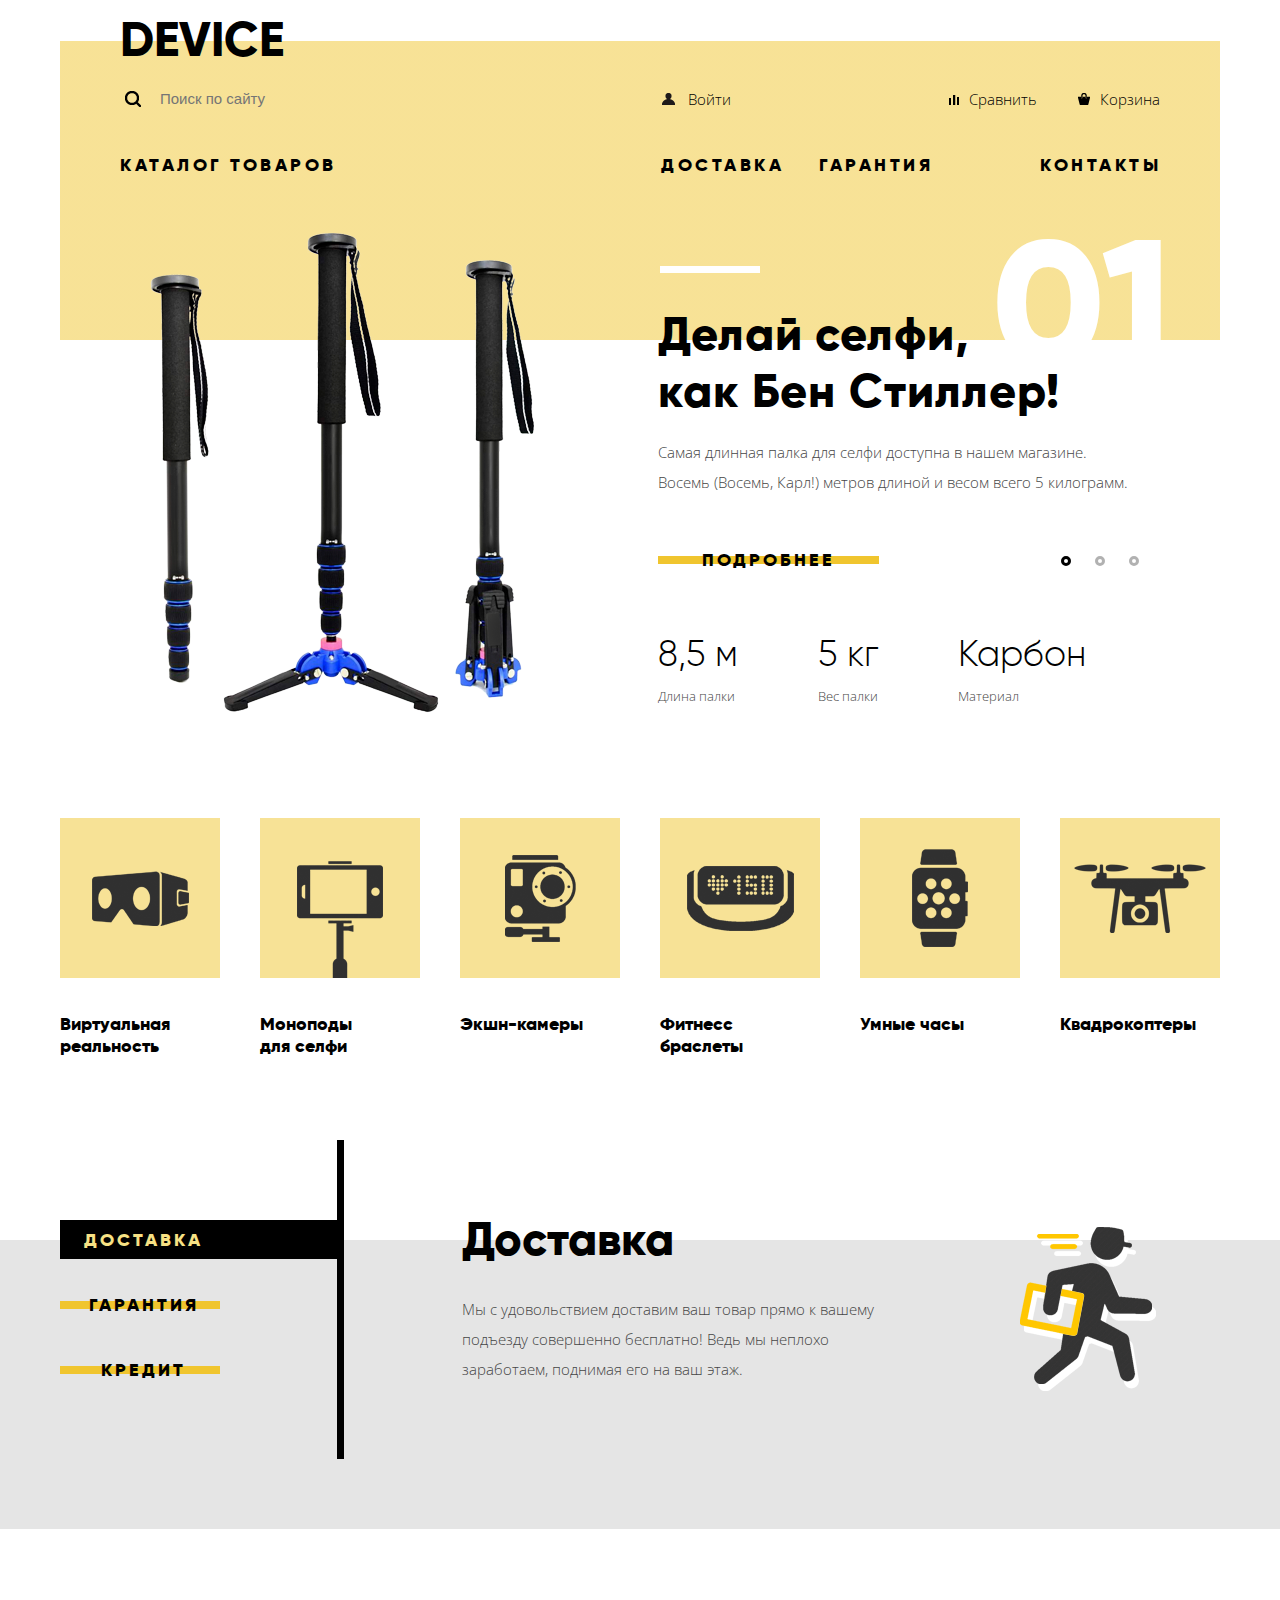
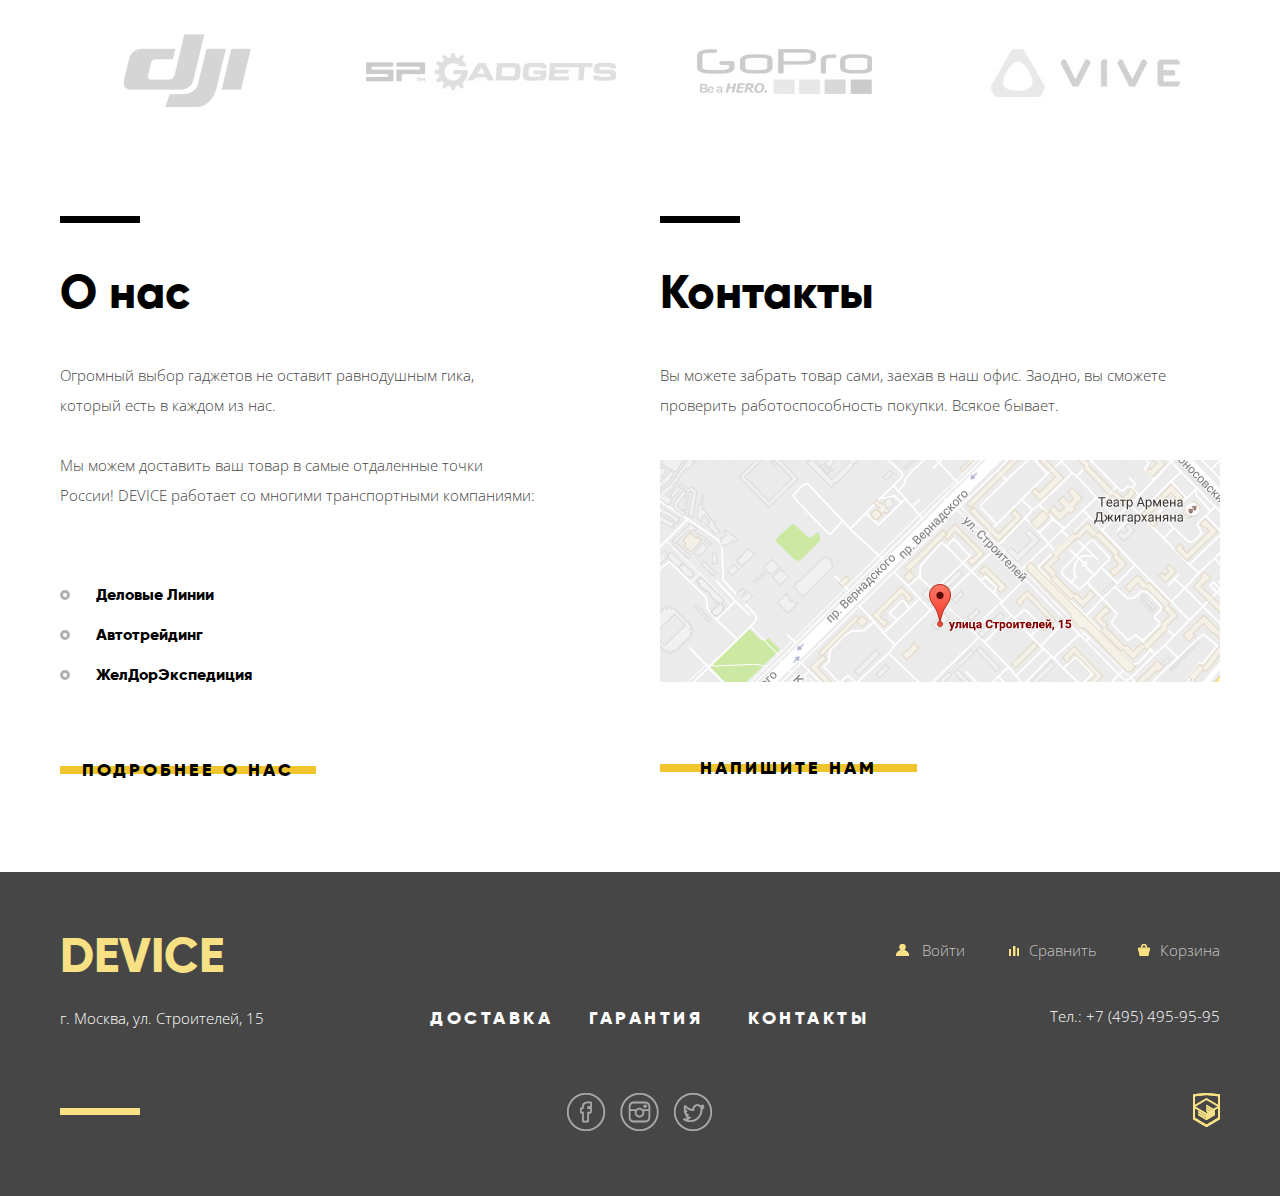
==== commit 1dce786c: "закончено оформление главной и каталога" ====
--- a/index.html
+++ b/index.html
@@ -5,7 +5,7 @@
     <title>Девайс: главная</title>
     <link href="https://fonts.googleapis.com/css?family=Open+Sans:300,400&amp;subset=cyrillic" rel="stylesheet">
     <link href="css/normalize.css" rel="stylesheet">
-    <link href="css/style.css" rel="stylesheet">
+    <link href="css/style.min.css" rel="stylesheet">
   </head>
   <body>
 
@@ -76,16 +76,16 @@
       </header>
 
       <div class="slider">
+        <input type="radio" id="slide-btn-1" name="toggle" checked>
+        <input type="radio" id="slide-btn-2" name="toggle">
+        <input type="radio" id="slide-btn-3" name="toggle">
         <div class="slider-controls">
-          <input type="radio" id="btn-1" name="toggle" checked>
-          <label for="btn-1"></label>
-          <input type="radio" id="btn-2" name="toggle">
-          <label for="btn-2"></label>
-          <input type="radio" id="btn-3" name="toggle">
-          <label for="btn-2"></label>
+          <label class="active" for="slide-btn-1"></label>
+          <label for="slide-btn-2"></label>
+          <label for="slide-btn-3"></label>
         </div>
         <div class="slide slide__item1" id="slide-1">
-          <div class="slider-container">
+          <div class="slider-container slider-container_">
             <div class="slider-image slider-image_image1">
               <img class="slider-image__picture slider-image__picture_picture1" src="img/slider-1.png" width="384" height="486" alt="Самая длиная палка для селфи">
             </div>
@@ -181,17 +181,19 @@
 
     <div class="service">
       <div class="service-container">
-        
+        <input type="radio" name="toggle1" id="service-btn1" checked>
+        <input type="radio" name="toggle1" id="service-btn2">
+        <input type="radio" name="toggle1" id="service-btn3">
         <div class="service-controls">
           <ul class="service-menu">
-            <li class="service-menu__item active">
-              <a class="service-menu__link btn active" href="#">Доставка</a>
-            </li>
-            <li class="service-menu__item">
-              <a class="service-menu__link btn" href="#">Гарантия</a>
-            </li>
-            <li class="service-menu__item">
-              <a class="service-menu__link btn" href="#">Кредит</a>
+            <li class="service-menu-item service-menu-item_item1 active">
+              <label class="service-menu__marker service-menu__marker_marker1 service-menu__marker_active btn" for="service-btn1">Доставка</label>
+            </li>
+            <li class="service-menu-item service-menu-item_item2">
+              <label class="service-menu__marker service-menu__marker_marker2 btn" for="service-btn2">Гарантия</label>
+            </li>
+            <li class="service-menu-item service-menu-item_item3">
+              <label class="service-menu__marker service-menu__marker_marker3 btn" for="service-btn3">Кредит</label>
             </li>
           </ul>
         </div>
@@ -220,6 +222,7 @@
         <a  class="brands__item brands__item_item-3" href="#"><img src="img/gopro-logo.png" width="260" height="100" alt="GoPro-logo"></a>
         <a  class="brands__item brands__item_item-4" href="#"><img src="img/vive-logo.png" width="260" height="100" alt="vive-logo"></a>
       </div>
+
       <div class="info">
         <div class="about-us">
           <h3 class="about-us__title">О нас</h3>
@@ -236,76 +239,79 @@
           <h3 class="contacts__title">Контакты</h3>
           <p class="contacts__info">Вы можете забрать товар сами, заехав в наш офис. Заодно, вы сможете проверить работоспособность покупки. Всякое бывает.</p>
           <div class="contacts-map">
-            <img src="img/map.png" width="560" height="222" alt="Карта">
+            <a class="js-open-map" href="#"><img src="img/map.png" width="560" height="222" alt="Карта"></a>
           </div>
           <button class="btn contacts__btn">напишите нам</button>
         </div>
       </div>
     </div>
 
-      <footer class="page-footer">
-        <div class="content-wrapper">
-          <nav class="footer-nav">
-            <div class="footer-logo"><a class="footer-logo__link">Device</a></div>
-            <ul class="footer-menu">
-              <li class="user-block">
-                <a class="user-block__link" href="#">Войти</a>
-              </li>
-              <li class="compare-block">
-                <a class="compare-block__link" href="#">Сравнить</a>
-              </li>
-              <li class="basket-block">
-                <a class="basket-block__link" href="#">Корзина</a>
-              </li>
-            </ul>
-          </nav>
-          <div class="footer-middle">
-            <p class="address">г. Москва, ул. Строителей, 15</p>
-            <ul class="footer-service">
-              <li class="footer-service-item footer-service-item_1">
-                <a class="footer-service-item__link footer-service-item__link_1" href="#">Доставка</a>
-              </li>
-              <li class="footer-service-item footer-service-item_1">
-                <a class="footer-service-item__link footer-service-item__link_2" href="#">Гарантия</a>
-              </li>
-              <li class="footer-service-item footer-service-item_1">
-                <a class="footer-service-item__link footer-service-item__link_2" href="#">Контакты</a>
-              </li>
-            </ul>
-            <p class="phone">Тел.: +7 (495) 495-95-95</p>
-          </div>
-          <div class="footer-bottom">
-            <div class="footer-social">
-              <a class="footer-social__link footer-social__link_fb" href="#"><span class="visually-hidden">Фейсбук</span></a>
-              <a class="footer-social__link footer-social__link_inst" href="#"><span class="visually-hidden">Инстаграмм</span></a>
-              <a class="footer-social__link footer-social__link_tw" href="#"><span class="visually-hidden">Твиттер</span></a>
-            </div>
-            <div class="footer-copyright">
-              <a class="footer-copyright__link" href="https://htmlacademy.ru/"><span class="visually-hidden">Htmlacademy.ru</span></a>
-            </div>
-          </div>
-        </div>
-      </footer>
+    <footer class="page-footer">
+      <div class="content-wrapper">
+        <nav class="footer-nav">
+          <div class="footer-logo"><a class="footer-logo__link">Device</a></div>
+          <ul class="footer-menu">
+            <li class="user-block">
+              <a class="user-block__link" href="#">Войти</a>
+            </li>
+            <li class="compare-block">
+              <a class="compare-block__link" href="#">Сравнить</a>
+            </li>
+            <li class="basket-block">
+              <a class="basket-block__link" href="#">Корзина</a>
+            </li>
+          </ul>
+        </nav>
+        <div class="footer-middle">
+          <p class="address">г. Москва, ул. Строителей, 15</p>
+          <ul class="footer-service">
+            <li class="footer-service-item footer-service-item_1">
+              <a class="footer-service-item__link footer-service-item__link_1" href="#">Доставка</a>
+            </li>
+            <li class="footer-service-item footer-service-item_1">
+              <a class="footer-service-item__link footer-service-item__link_2" href="#">Гарантия</a>
+            </li>
+            <li class="footer-service-item footer-service-item_1">
+              <a class="footer-service-item__link footer-service-item__link_2" href="#">Контакты</a>
+            </li>
+          </ul>
+          <p class="phone">Тел.: +7 (495) 495-95-95</p>
+        </div>
+        <div class="footer-bottom">
+          <div class="footer-social">
+            <a class="footer-social__link footer-social__link_fb" href="#"><span class="visually-hidden">Фейсбук</span></a>
+            <a class="footer-social__link footer-social__link_inst" href="#"><span class="visually-hidden">Инстаграмм</span></a>
+            <a class="footer-social__link footer-social__link_tw" href="#"><span class="visually-hidden">Твиттер</span></a>
+          </div>
+          <div class="footer-copyright">
+            <a class="footer-copyright__link" href="https://htmlacademy.ru/"><span class="visually-hidden">Htmlacademy.ru</span></a>
+          </div>
+        </div>
+      </div>
+    </footer>
 
     <div class="modal-feedback">
       <button class="btn-close"><span class="visually-hidden">Закрыть</span></button>
-      <div class="half-width">
-        <label for="fullname-field">Ваше имя:</label>
-        <input type="text" name="fullname" id="fullname-field" placeholder="Представьтесь, пожалуйста">
-      </div>
-      <div class="half-width">
-        <label for="email-field">Ваш e-mail:</label>
-        <input type="email" name="email" id="email-field" placeholder="Для отправки ответа">
-      </div>
-      <label for="request-field">Текст письма:</label>
-      <textarea name="request" id="request-field"></textarea>
-      <button class="btn modal-btn" type="submit">Отправить</button>
+      <form action="#" method="get">
+        <div class="half-width">
+          <label for="fullname-field">Ваше имя:</label>
+          <input type="text" name="fullname" id="fullname-field" placeholder="Представьтесь, пожалуйста">
+        </div>
+        <div class="half-width">
+          <label for="email-field">Ваш e-mail:</label>
+          <input type="email" name="email" id="email-field" placeholder="Для отправки ответа">
+        </div>
+        <label for="request-field">Текст письма:</label>
+        <textarea name="request" id="request-field">В свободной форме</textarea>
+        <button class="btn modal-btn" type="submit">Отправить</button>
+      </form>
     </div>
+    
     <div class="modal-map">
-      <button class="btn-close"><span class="visually-hidden">Закрыть</span></button>
-    </div>
-
-    
-
+      <button class="btn-close js-map-close"><span class="visually-hidden">Закрыть</span></button>
+      <iframe src="https://www.google.com/maps/embed?pb=!1m18!1m12!1m3!1d2249.1125488779953!2d37.52742931561666!3d55.68703098053586!2m3!1f0!2f0!3f0!3m2!1i1024!2i768!4f13.1!3m3!1m2!1s0x46b54cf65f5c8955%3A0x694710ccd55501e!2sul.+Stroiteley%2C+15%2C+Moskva%2C+Russia%2C+119311!5e0!3m2!1sen!2sby!4v1502280616067" width="960" height="559" style="border:0" allowfullscreen></iframe>
+    </div>   
+
+    <script src="js/script.min.js"></script>
   </body>
 </html>
--- a/css/style.min.css
+++ b/css/style.min.css
@@ -0,0 +1 @@
+body,html{margin:0;padding:0}.btn:active,.btn:hover{background-image:none}.btn,.footer-logo__link,.footer-service-item__link,.header-logo__link,.page-header .bottom-menu>li>a,.paginator__link{text-transform:uppercase}.breadcrumbs__link,.btn,.filter-types__link,.footer-logo__link,.footer-menu a,.footer-service-item__link,.header-logo__link,.page-header .bottom-menu>li>a,.paginator__link,.popular_item__link,.sub-menu-container a,.top-menu a{text-decoration:none}.bottom-menu .menu-catalog__link::after,.btn::before,.slider::before,label[for=search-field]::before{content:""}html{-webkit-box-sizing:border-box;box-sizing:border-box}body{min-width:1200px;font-size:15px;line-height:30px;color:#464646;font-weight:300;font-family:"Open Sans",Arial,sans-serif}.btn,.header-logo__link,.page-header .bottom-menu>li>a,.slide-description__number,.slide-description__title{font-family:GilroyExtraBold,Arial,sans-serif}*,::after,::before{-webkit-box-sizing:inherit;box-sizing:inherit}@font-face{font-family:GilroyExtraBold;src:url(../fonts/gilroyextrabold.woff) format('woff'),url(../fonts/gilroyextrabold.woff2) format("woff2");font-weight:400;font-style:normal}@font-face{font-family:GilroyLight;src:url(../fonts/gilroylight.woff) format('woff'),url(../fonts/gilroylight.woff2) format("woff2");font-weight:400;font-style:normal}img{width:100%;height:auto}.visually-hidden{position:absolute;width:1px;height:1px;margin:-1px;padding:0;border:0;clip:rect(0,0,0,0);overflow:hidden}.btn{position:relative;z-index:1;font-size:18px;line-height:18px;color:#000;letter-spacing:3px;background-color:transparent;padding:10px 44px}.btn::before,.btn:active,.btn:hover{background-color:#f0c52e}.btn::before{position:absolute;z-index:-1;top:50%;left:0;width:100%;height:8px;margin-top:-4px}.btn:active{color:rgba(0,0,0,.3)}.content-wrapper,.header-catalog-container,.service-container{width:1200px;padding:0 20px;margin:0 auto}.header-catalog-container{display:-webkit-box;display:-webkit-flex;display:-ms-flexbox;display:flex}.page-header .bottom-menu,.page-header .top-menu{display:-webkit-box;display:-webkit-flex;display:-ms-flexbox;list-style:none}.header-catalog-wrapper{min-height:70px;margin-top:40px;background-image:-webkit-gradient(linear,left top,right top,from(#ddd),color-stop(29%,#ddd),color-stop(29%,rgba(0,0,0,.08)),to(rgba(0,0,0,.08)));background-image:-webkit-linear-gradient(left,#ddd,#ddd 29%,rgba(0,0,0,.08) 29%,rgba(0,0,0,.08));background-image:-o-linear-gradient(left,#ddd,#ddd 29%,rgba(0,0,0,.08) 29%,rgba(0,0,0,.08));background-image:linear-gradient(to right,#ddd,#ddd 29%,rgba(0,0,0,.08) 29%,rgba(0,0,0,.08))}.page-header{background-image:-webkit-linear-gradient(#fff,#fff 41px,rgba(240,197,46,.5) 41px,rgba(240,197,46,.5));background-image:-o-linear-gradient(#fff,#fff 41px,rgba(240,197,46,.5) 41px,rgba(240,197,46,.5));background-image:linear-gradient(#fff,#fff 41px,rgba(240,197,46,.5) 41px,rgba(240,197,46,.5));padding:16px 60px 44px}.header-logo__link{font-size:48px;line-height:48px;color:#000}.header-logo__link:hover{color:#464646}.header-logo__link:active{color:#666}.page-header .top-menu{display:flex;-webkit-box-pack:end;-webkit-justify-content:flex-end;-ms-flex-pack:end;justify-content:flex-end;padding:0;margin:12px 0 0}.top-menu a{color:#000}.top-menu .search-block{width:444px;margin-right:auto}.search-block input[type=search]{width:355px;margin:0;padding-top:4px;padding-left:40px;color:rgba(0,0,0,.3);line-height:36px;background-color:transparent;border:none}.search-block input[type=search]:hover{color:rgba(0,0,0,.6)}.search-block input[type=search]:focus{color:#000;border-bottom:2px solid #000;outline:0}label[for=search-field]{position:relative}label[for=search-field]::before{position:absolute;top:3px;left:5px;width:16px;height:16px;background-color:transparent;background-image:url(../img/sprites.png);background-position:-20px -990px;background-repeat:no-repeat}.top-menu .user-block{width:270px;padding-top:7px;padding-left:28px}.compare-block{padding-top:7px;padding-left:39px;width:130px}.basket-block{width:100px;padding-top:7px;padding-left:40px}.basket-block__link,.compare-block__link,.user-block__link{position:relative}.top-menu .user-block__link_logout{color:rgba(0,0,0,.3)}.user-block__link_login{margin-right:18px}.top-menu .basket-block__link:hover,.top-menu .compare-block__link:hover,.top-menu .user-block__link:hover{opacity:.6}.basket-block__link:active,.compare-block__link:active,.top-menu .basket-block__link:active,.top-menu .compare-block__link:active,.top-menu .user-block__link:active,.user-block__link:active{opacity:.3}.basket-block__link::before,.compare-block__link::before,.user-block__link::before{content:"";position:absolute;top:4px;left:0;width:13px;height:12px;background-color:transparent;background-image:url(../img/sprites.png)}.top-menu .user-block__link:not(.user-block__link_logout)::before{left:-26px;background-position:-20px -778px}.top-menu .compare-block__link::before{top:6px;left:-20px;background-position:-20px -324px}.top-menu .basket-block__link::before{left:-22px;background-position:-20px -116px}.bottom-menu .menu-catalog__link::after,.popular_item__link::after{background-position:center;background-repeat:no-repeat}.top-menu .basket-block__link:hover::before,.top-menu .compare-block__link:hover::before,.top-menu .user-block__link:hover::before{opacity:.6}.basket-block__link:active::before,.compare-block__link:active::before,.user-block__link:active::before{opacity:.3}.btn-search{visibility:hidden;width:85px;margin-left:-5px;color:#000;background-color:transparent;border:2px solid #000;padding:11px 20px}.btn-search:active,.search-block input[type=search]:focus+.btn-search{visibility:visible}.btn-search:hover{color:#fff;background-color:#000}.btn-search:active{color:rgba(255,255,255,.6);background-color:#000}.page-header .bottom-menu{display:flex;-webkit-box-pack:end;-webkit-justify-content:flex-end;-ms-flex-pack:end;justify-content:flex-end;margin:30px 0 0;padding:0}.brands,.popular{-webkit-box-pack:justify}.bottom-menu .menu-catalog{position:relative;width:300px;margin-right:auto}.bottom-menu .menu-catalog__link{position:relative}.bottom-menu .menu-catalog__link::after{position:absolute;width:16px;height:16px;top:2px;right:-30px;background-image:url(../img/plus.svg)}.bottom-menu .menu-guarantee{margin-left:35px}.bottom-menu .menu-contacts{width:120px;margin-left:107px}.page-header .bottom-menu>li>a{font-size:18px;line-height:18px;letter-spacing:3.5px;color:#000}.page-header .bottom-menu>li>a:hover{opacity:.6}.page-header .bottom-menu>li>a:active{opacity:.3}.sub-menu-container{position:absolute;top:60px;left:-60px;z-index:20;visibility:hidden;display:-webkit-box;display:-webkit-flex;display:-ms-flexbox;display:flex;width:1160px;padding-left:60px;padding-right:60px;padding-bottom:32px;color:#464646;background-color:#f7e296;-webkit-transition-property:visibility;-o-transition-property:visibility;transition-property:visibility;-webkit-transition-duration:.5s;-o-transition-duration:.5s;transition-duration:.5s}.menu-catalog:hover .sub-menu-container{visibility:visible}.sub-menu-container ul{width:200px;margin:-10px 0 0;padding:0;list-style:none}.sub-menu-container li{margin-bottom:6px}.sub-menu-container a{color:#000}.sub-menu-container a:hover{opacity:.6}.sub-menu-container a:active{opacity:.3}.sub-menu-container .sub-menu-1{margin-right:40px}.slider{position:relative;margin-bottom:85px;background-image:-webkit-linear-gradient(rgba(240,197,46,.5),rgba(240,197,46,.5) 116px,#fff 116px,#fff);background-image:-o-linear-gradient(rgba(240,197,46,.5),rgba(240,197,46,.5) 116px,#fff 116px,#fff);background-image:linear-gradient(rgba(240,197,46,.5),rgba(240,197,46,.5) 116px,#fff 116px,#fff)}.slider::before{position:absolute;top:42px;left:600px;width:100px;height:7px;background-color:#fff}.slider-controls{position:absolute;z-index:10;bottom:165px;right:10px;width:220px;height:10px;text-align:center}.slider input[type=radio]{display:none}.slider-controls label{display:inline-block;width:10px;height:10px;margin-right:20px;border-radius:50%;background-color:#fff;border:3px solid #000;vertical-align:top;opacity:.3;cursor:pointer}.slider-controls label:last-of-type{margin-right:0}.slider-controls label:hover{opacity:.4}#slide-btn-1:checked~.slider-controls label[for=slide-btn-1],#slide-btn-2:checked~.slider-controls label[for=slide-btn-2],#slide-btn-3:checked~.slider-controls label[for=slide-btn-3]{opacity:1}#slide-btn-1:checked~.slide__item1,#slide-btn-2:checked~.slide__item2,#slide-btn-3:checked~.slide__item3{display:block}.slider .slide{display:none;min-height:488px}.slider .slider-container{display:-webkit-box;display:-webkit-flex;display:-ms-flexbox;display:flex;padding-top:5px;padding-left:20px}.slider-image{width:526px;margin-right:52px}.slider-image_image1{padding-left:70px;padding-bottom:7px}.slider-image_image2{padding-top:10px;padding-left:95px}.slider-image_image3{padding-top:63px;margin-bottom:97px;padding-left:11px}.slider-image__picture_picture1{width:384px}.slider-image__picture_picture2{width:345px}.slider-image__picture_picture3{width:526px}.slide-description{position:relative;width:510px;padding-top:77px}.slide-description__number{position:absolute;right:-5px;top:-15px;color:#fff;font-size:179px;line-height:179px}.slide-description__title{position:relative;z-index:1;margin-bottom:17px;font-size:47px;line-height:57px;color:#000;letter-spacing:.9px}.slide-description__text{margin-bottom:48px}.slide-description__text_text1{width:479px}.slide-description__text_text2{width:446px}.slide-description__text_text3{width:450px}.slide-features{display:-webkit-box;display:-webkit-flex;display:-ms-flexbox;display:flex;width:480px;margin:0;padding:0;list-style:none}.slide-features li{width:160px;margin-top:61px}.slide-features li:nth-of-type(2){width:140px}.slide-features p{margin:0 0 8px;padding:0;font-family:GilroyLight,Arial,sans-serif;font-size:36px;line-height:36px;color:#000}.popular_item__link,.service-slide__title{font-family:GilroyExtraBold,Arial,sans-serif}.slide-features span{font-size:13px}.popular{display:-webkit-box;display:-webkit-flex;display:-ms-flexbox;display:flex;-webkit-justify-content:space-between;-ms-flex-pack:justify;justify-content:space-between;margin-bottom:83px}.popular_item{width:160px;padding-top:197px}.popular_item__link{position:relative;display:inline-block;width:126px;font-size:18px;line-height:22px;color:#000;vertical-align:top}.brands,.service-container{display:-webkit-box;display:-webkit-flex;display:-ms-flexbox}.popular_item__link::after,.popular_item__link::before{position:absolute;width:160px;height:160px;top:-195px;left:0;content:""}.popular_item__link::before{background-color:rgba(240,197,46,.5)}.popular_item__link_1::after{background-image:url(../img/virtual.png)}.popular_item__link_2::after{background-image:url(../img/monopods.png);background-position:center bottom}.popular_item__link_3::after{background-image:url(../img/camera.png)}.popular_item__link_4::after{background-image:url(../img/bracelet.png)}.popular_item__link_5::after{background-image:url(../img/watch.png)}.popular_item__link_6::after{background-image:url(../img/quadrupter.png)}.popular_item__link:active::before,.popular_item__link:hover::before{background-color:#f0c52e}#service-btn1:checked~.service-controls .service-menu-item_item1,#service-btn1:checked~.service-controls .service-menu__marker_marker1:hover,#service-btn2:checked~.service-controls .service-menu-item_item2,#service-btn2:checked~.service-controls .service-menu__marker_marker2:hover,#service-btn3:checked~.service-controls .service-menu-item_item3,#service-btn3:checked~.service-controls .service-menu__marker_marker3:hover,.service-menu-item:active,.service-menu::after{background-color:#000}.popular_item__link:active::after{opacity:.3}.popular_item__link:active{color:rgba(0,0,0,.3)}.service{background-image:-webkit-linear-gradient(transparent,transparent 100px,#e5e5e5 100px,#e5e5e5);background-image:-o-linear-gradient(transparent,transparent 100px,#e5e5e5 100px,#e5e5e5);background-image:linear-gradient(transparent,transparent 100px,#e5e5e5 100px,#e5e5e5);margin-bottom:70px}.service-container{display:flex;min-width:1200px;margin:0 auto;padding:55px 20px 70px}.service-slides{width:720px}.service-slide{display:none;padding-top:21px;padding-bottom:60px;background-repeat:no-repeat}.service-slide_1{background-image:url(../img/delivery-slide.png);background-position:558px 32px}.service-slide_2{background-image:url(../img/warranty-slide.png);background-position:544px 5px}.service-slide_3{background-image:url(../img/credit-slide.png);background-position:534px 5px}.service-controls{width:284px;margin-right:118px}.service-container input[type=radio]{display:none}.service-menu{position:relative;padding:25px 0 0;margin:0;list-style:none}.service-menu::after{content:"";position:absolute;top:-55px;right:0;width:7px;height:319px}.service-menu-item{display:block;width:278px;margin-bottom:26px}.service-menu__marker{display:inline-block;width:160px;vertical-align:top;text-align:center;color:#000;text-decoration:none;cursor:pointer;padding:11px 0 10px 7px}.service-menu__marker:active{color:#f7e184;background-image:none;background-color:#000}.service-menu__marker:active::before,.service-menu__marker_active::before{display:none}.service-slide__title{margin:0 0 31px;padding:0;font-size:47px;line-height:47px;color:#000}.service-slide__description_1{width:426px}.service-slide__description_2{width:437px}.service-slide__description_3{width:425px}#service-btn1:checked~.service-slides .service-slide_1,#service-btn2:checked~.service-slides .service-slide_2,#service-btn3:checked~.service-slides .service-slide_3{display:block}#service-btn1:checked~.service-controls .service-menu__marker_marker1::before,#service-btn2:checked~.service-controls .service-menu__marker_marker2::before,#service-btn3:checked~.service-controls .service-menu__marker_marker3::before{display:none}#service-btn1:checked~.service-controls .service-menu__marker_marker1,#service-btn2:checked~.service-controls .service-menu__marker_marker2,#service-btn3:checked~.service-controls .service-menu__marker_marker3{color:#f7e184}.brands{display:flex;-webkit-justify-content:space-between;-ms-flex-pack:justify;justify-content:space-between;margin-bottom:63px;padding-top:23px;padding-bottom:23px}.brands__item{width:260px}.brands__item img{-webkit-filter:grayscale(1);filter:grayscale(1);opacity:.2}.brands__item:hover img{-webkit-filter:grayscale(0);filter:grayscale(0);opacity:1}.info{display:-webkit-box;display:-webkit-flex;display:-ms-flexbox;display:flex;-webkit-box-pack:justify;-webkit-justify-content:space-between;-ms-flex-pack:justify;justify-content:space-between;margin-bottom:85px;padding-top:52px}.info .about-us{position:relative;width:480px}.about-us__title,.contacts__title{margin:0 0 44px;padding:0;font-size:47px;line-height:47px;font-family:GilroyExtraBold,"Arial, sans-serif";color:#000}.about-us .transport__item,.inner-title{color:#000;font-family:GilroyExtraBold,Arial,sans-serif}.about-us__description,.contacts__info{margin:0 0 30px;padding:0}.about-us__description{width:475px}.about-us .transport{margin:65px 0 60px;padding:0;list-style:none}.about-us .transport__item{position:relative;padding-left:36px;font-size:16px;line-height:40px}.about-us .transport__item::before{content:"";position:absolute;top:15px;left:0;width:10px;height:10px;background-color:#fff;border-radius:50%;border:3px solid #000;opacity:.3}.about-us__btn{padding-left:22px;padding-right:22px}.contacts__info{width:511px}.contacts-map{width:560px;height:222px;margin-top:40px;margin-bottom:67px}.info .contacts{position:relative;width:560px}.contacts__btn{border:none;padding-right:40px;padding-left:40px}.info .about-us::before,.info .contacts::before{content:"";position:absolute;top:-53px;left:0;width:80px;height:7px;background-color:#000}.inner-title{margin:38px 0 0 60px;padding:0;font-size:47px;line-height:47px}.breadcrumbs{margin:18px 0 0 60px;padding:0;list-style:none}.breadcrumbs__item{position:relative;display:inline;margin-right:36px}.breadcrumbs__item:not(.breadcrumbs__item_active)::after{position:absolute;content:"";top:8px;right:-17px;width:4px;height:7px;background-image:url(../img/sprites.png);background-repeat:no-repeat;background-position:-20px -20px;background-color:transparent}.breadcrumbs__link{font-size:14px;line-height:36px;color:rgba(0,0,0,.3)}.breadcrumbs__link:hover{color:rgba(0,0,0,.6)}.breadcrumbs__link:active{color:rgba(0,0,0,.1)}.catalog-wrapper{background-image:-webkit-gradient(linear,left top,right top,from(#f0f0f0),color-stop(29%,#f0f0f0),color-stop(29%,transparent));background-image:-webkit-linear-gradient(left,#f0f0f0,#f0f0f0 29%,transparent 29%);background-image:-o-linear-gradient(left,#f0f0f0,#f0f0f0 29%,transparent 29%);background-image:linear-gradient(to right,#f0f0f0,#f0f0f0 29%,transparent 29%)}.catalog-container{width:1160px;padding:0 0 73px;margin:0 auto;display:-webkit-box;display:-webkit-flex;display:-ms-flexbox;display:flex;background-image:-webkit-linear-gradient(left,#f0f0f0,#f0f0f0 328px,transparent 328px,transparent);background-image:-o-linear-gradient(left,#f0f0f0,#f0f0f0 328px,transparent 328px,transparent);background-image:linear-gradient(to right,#f0f0f0,#f0f0f0 328px,transparent 328px,transparent)}.filter-aside-title,.filter-form__title,.filter-sort__title{margin:0;color:#000;font-family:GilroyExtraBold,Arial,sans-serif}.filter-aside{width:328px}.filter-aside-title,.filter-sort__title{padding:0;font-size:16px;line-height:16px;text-transform:uppercase;letter-spacing:3.5px}.filter-aside-title{width:328px;padding-top:27px;padding-bottom:28px;padding-left:60px;background-color:#ddd}.filter-form{padding-left:60px;padding-right:66px;padding-top:67px}.filter-form__title{padding:0;font-size:18px;line-height:18px}.filter-value{padding-top:13px;padding-bottom:26px;border-top:2px solid #000}.range-filter{margin-top:30px;padding-top:9px}.range-control .scale{position:relative;width:100%;height:2px;background-color:#dbdbdb}.range-control .bar{width:55%;height:2px;background-color:#91c92f}.range-control .range-toggle{position:absolute;top:-6px;left:0;width:14px;height:14px;background-color:#eee;border:2px solid #000;border-radius:50%;cursor:pointer}.range-control .toggle-max{left:55%}.range-control .range-toggle:active{background-color:#7eae29;border:2px solid #fff;-webkit-box-shadow:0 5px 5px rgba(0,0,0,.75);box-shadow:0 5px 5px rgba(0,0,0,.75)}.price-control{padding-top:5px;font-size:0}.price-control label{display:inline-block;width:45%;font-size:14px;line-height:22px;color:rgba(0,0,0,.2);vertical-align:top}.filter-bluetooth-item input,.filter-color-item input{display:none}.price-control input{width:60px;padding:4px 1px;font-size:14px;line-height:22px;color:rgba(0,0,0,.2);border:none;background-color:transparent}.filter-bluetooth,.filter-color{padding-top:13px;border-top:2px solid #000}.filter-color{padding-bottom:27px}.filter-form__title_color{margin-bottom:32px}.filter-bluetooth-item,.filter-color-item{margin-top:20px;font-size:14px;line-height:20px;color:#000}.filter-color-item input+label{position:relative;padding-left:40px}.filter-color-item input+label::before{content:"";position:absolute;top:-2px;left:0;width:23px;height:23px;background-color:#dbdbdb}.filter-color-item input:checked+label::after{content:"";position:absolute;top:6px;left:6px;width:12px;height:7px;background-image:url(../img/sprites.png);background-repeat:no-repeat;background-position:-20px -1241px}.filter-color-item input+label:hover::before{background-color:#cecece}.filter-color-item input+label:active::before{background-color:#c4c4c4}.filter-form__title_bluetooth{margin-bottom:31px}.filter-bluetooth-item input+label{position:relative;padding-left:40px}.filter-bluetooth-item input[type=radio]+label::before{content:"";position:absolute;top:-2px;left:0;width:23px;height:23px;border-radius:50%;border:2px solid #c6c6c6}.filter-bluetooth-item input[type=radio]:checked+label::after{content:"";position:absolute;top:5px;left:7px;width:9px;height:9px;border:2px solid #000;border-radius:50%}.filter-bluetooth-item input[type=radio]+label:hover::before{border:2px solid #bcbcbc}.filter-bluetooth-item input[type=radio]+label:active::before{border:2px solid #acacac}.btn-form{margin-top:26px;padding-left:40px;padding-right:40px;border:none}.assortment{width:832px}.filter-sort{display:-webkit-box;display:-webkit-flex;display:-ms-flexbox;display:flex;-webkit-justify-content:space-around;-ms-flex-pack:distribute;justify-content:space-around;-webkit-box-align:center;-webkit-align-items:center;-ms-flex-align:center;align-items:center;width:832px;padding-left:72px}.filter-types{margin:0;padding:2px 0 0;list-style:none}.filter-types__item{position:relative;display:inline-block;top:-2px;vertical-align:top}.filter-types__link{font-size:14px;line-height:18px;font-weight:400;color:rgba(0,0,0,.3);font-family:"Open Sans",Arial,sans-serif}.filter-types__link:not(.filter-types__link_active):hover{color:rgba(0,0,0,.6)}.filter-types__link:not(.filter-types__link_active):active,.filter-types__link_active{color:#000}.filter-types__link_price{margin-left:52px}.filter-types__link_popularity,.filter-types__link_type{margin-left:26px}.filter-pointers{width:60px;margin-left:auto}.filter-pointers__arrow{position:relative;display:inline-block;vertical-align:baseline}.catalog,.paginator{display:-webkit-box;display:-webkit-flex;display:-ms-flexbox}.filter-pointers__arrow_up{margin-right:40px}.filter-pointers__arrow::before{content:"";position:absolute;top:-10px;border:9px solid #000;border-right-width:8.5px;border-left-width:8.5px;border-left-color:transparent;border-right-color:transparent;opacity:.2}.filter-pointers__arrow_up::before{border-top-width:0}.filter-pointers__arrow_down_active::before{opacity:1}.filter-pointers__arrow_down::before{border-bottom-width:0}.filter-pointers__arrow:not(.filter-pointers__arrow_down_active):hover::before{opacity:.4}.filter-pointers__arrow:not(.filter-pointers__arrow_down_active):active::before{opacity:1}.catalog{display:flex;-webkit-flex-wrap:wrap;-ms-flex-wrap:wrap;flex-wrap:wrap;-webkit-box-pack:justify;-webkit-justify-content:space-between;-ms-flex-pack:justify;justify-content:space-between;padding-left:72px;padding-top:69px}.catalog-item__name,.catalog-item__value{display:inline-block;line-height:22px;vertical-align:top}.catalog-item{position:relative;width:360px;margin-bottom:49px}.catalog-item:nth-last-of-type(1),.catalog-item:nth-last-of-type(2){margin-bottom:36px}.catalog-item-image{margin-bottom:25px}.catalog-item__name{margin:0;padding:0;width:73%;font-size:18px;color:#000;font-family:GilroyExtraBold,Arial,sans-serif}.catalog-item__value{width:25%;font-size:16px;font-family:GilroyLight,Arial,sans-serif;text-align:right}.catalog-item:hover .action{display:block}.catalog-item:hover{cursor:pointer}.catalog-item .action{position:absolute;top:0;left:0;z-index:10;display:none;width:360px;height:380px;padding-top:170px;text-align:center;background-color:rgba(238,238,238,.7)}.action__btn_basket{border:none}.action__btn_compare{font-size:13px;line-height:36px;color:rgba(0,0,0,.5);font-family:"Open Sans",Arial,sans-serif;background:0 0;border:none}.paginator,.paginator__link_next:hover,.paginator__link_prev:hover{background-color:rgba(0,0,0,.08)}.action__btn_compare:hover{color:rgba(0,0,0,1)}.action__btn_compare:active{color:rgba(0,0,0,.2)}.paginator{display:flex;-webkit-box-align:baseline;-webkit-align-items:baseline;-ms-flex-align:baseline;align-items:baseline;-webkit-box-pack:justify;-webkit-justify-content:space-between;-ms-flex-pack:justify;justify-content:space-between;width:760px;height:70px;margin-left:72px}.footer-nav,.paginator-pages{display:-webkit-box;display:-webkit-flex;display:-ms-flexbox}.paginator-pages{display:flex;min-width:130px}.paginator__link{font-size:16px;line-height:70px;color:rgba(0,0,0,.3);font-family:GilroyExtraBold,Arial,sans-serif;letter-spacing:3px}.paginator__link_active{color:#000}.paginator__link_prev{width:137px;padding-left:30px;color:#000}.paginator__link_next{width:137px;padding-right:30px;color:#000;text-align:right}.paginator__link_next:active,.paginator__link_prev:active{color:rgba(0,0,0,.3);background-color:rgba(0,0,0,.08)}.paginator-pages .paginator__link:not(.paginator__link_active):hover{color:rgba(0,0,0,.6)}.paginator-pages .paginator__link:not(.paginator__link_active):active{color:rgba(0,0,0,1)}.paginator__link_link-1{margin-left:auto}.paginator__link_link-2{margin-right:auto;margin-left:auto}.paginator__link_link-3{margin-right:auto}.page-footer{padding-top:60px;color:#fff;background-color:#464646}.footer-logo{width:165px}.footer-logo__link{color:#f7e184;font-size:48px;line-height:48px;font-family:GilroyExtraBold,Arial,sans-serif}.footer-service-item__link,.modal-feedback label{font-size:18px;font-family:GilroyExtraBold,Arial,sans-serif}.footer-logo__link:hover{color:#f0c52e}.footer-logo__link:active{color:#f0c52e;opacity:.3}.footer-nav{display:flex;-webkit-box-pack:justify;-webkit-justify-content:space-between;-ms-flex-pack:justify;justify-content:space-between}.footer-menu,.footer-middle{display:-webkit-box;display:-webkit-flex;display:-ms-flexbox}.footer-menu{display:flex;-webkit-box-pack:end;-webkit-justify-content:flex-end;-ms-flex-pack:end;justify-content:flex-end;width:360px;padding:0;margin:0;list-style:none}.footer-menu .user-block{width:100px;padding-top:3px;padding-left:32px}.footer-menu a{color:rgba(255,255,255,.7)}.footer-menu a:hover{color:rgba(255,255,255,1)}.footer-menu .basket-block,.footer-menu .compare-block{padding-top:3px}.footer-menu .user-block__link::before{left:-26px;background-position:-20px -882px}.footer-menu .compare-block__link::before{top:6px;left:-20px;background-position:-20px -424px}.footer-menu .basket-block__link::before{left:-22px;background-position:-20px -220px}.footer-menu .user-block__link:hover::before{left:-26px;background-position:-20px -830px}.footer-menu .compare-block__link:hover::before{top:6px;left:-20px;background-position:-20px -374px}.footer-menu .basket-block__link:hover::before{left:-22px;background-position:-20px -168px}.footer-menu .user-block__link:active::before{left:-26px;background-position:-20px -830px;opacity:.3}.footer-menu .compare-block__link:active::before{top:6px;left:-20px;background-position:-20px -374px;opacity:.3}.footer-menu .basket-block__link:active::before{left:-22px;background-position:-20px -168px;opacity:.3}.footer-middle{display:flex;padding-top:22px;padding-bottom:30px}.footer-bottom,.footer-middle .footer-service{display:-webkit-box;display:-webkit-flex;display:-ms-flexbox}.footer-middle .address{width:210px;margin:0 160px 0 0;padding:0}.footer-middle .footer-service{display:flex;width:450px;margin:0;padding:0;list-style:none}.footer-service-item__link{color:#fff;line-height:18px;letter-spacing:3.5px}.footer-service-item__link_1{margin-right:36px}.footer-service-item__link_2{margin-right:45px}.footer-service-item__link:hover{opacity:.6}.footer-service-item__link:active{opacity:.3}.footer-middle .phone{width:170px;margin:-2px 0 0 auto;padding:0}.footer-bottom{display:flex;padding-top:30px;padding-bottom:65px}.footer-social{position:relative;display:-webkit-box;display:-webkit-flex;display:-ms-flexbox;display:flex;-webkit-justify-content:space-around;-ms-flex-pack:distribute;justify-content:space-around;width:160px;margin-left:500px}.footer-social::before{content:"";position:absolute;top:15px;left:-500px;width:80px;height:7px;background-color:#f7e184}.footer-copyright__link,.footer-social__link{background-color:transparent;background-image:url(../img/sprites.png);background-repeat:no-repeat}.footer-social__link{width:39px;height:38px;opacity:.7}.footer-social__link_fb{background-position:-20px -474px}.footer-social__link_inst{background-position:-20px -700px}.footer-social__link_tw{background-position:-20px -1163px}.footer-social__link:hover{opacity:1}.footer-copyright__link:active,.footer-social__link:active{opacity:.3}.footer-copyright{width:27px;margin-left:auto}.footer-copyright__link{display:inline-block;width:27px;height:34px;vertical-align:top;background-position:-20px -626px}.footer-copyright__link:active,.footer-copyright__link:hover{background-position:-20px -552px}.modal-feedback{position:fixed;z-index:20;display:none;top:50%;left:50%;margin-top:-276px;margin-left:-480px;width:960px;min-height:553px;color:#000;background-color:#fff;-webkit-box-shadow:0 10px 20px rgba(4,6,6,.2);box-shadow:0 10px 20px rgba(4,6,6,.2);padding:93px 100px 95px}.modal-feedback-show{display:block;-webkit-animation-name:bounce;animation-name:bounce;-webkit-animation-duration:.5s;animation-duration:.5s}.modal-feedback-error{-webkit-animation-name:shake;animation-name:shake;-webkit-animation-duration:.5s;animation-duration:.5s}.modal-feedback label{line-height:18px}.modal-feedback input[type=text],.modal-feedback input[type=email]{width:360px;font-size:14px;line-height:18px;font-weight:400;color:rgba(70,70,70,.4);font-family:"Open Sans",Arial,sans-serif;background-color:#f3f3f3;border:3px solid #f3f3f3;padding:16px 20px 15px 19px}.modal-feedback input:hover,.modal-feedback textarea:hover{background-color:#ededed;border:3px solid #ededed}.modal-feedback input:focus,.modal-feedback textarea:focus{color:#464646;background-color:#fff;border:3px solid #cbcbcb}.modal-feedback input:invalid,.modal-feedback textarea:invalid{background-color:#ffdada;border:3px solid #ffdada}.modal-feedback textarea{width:760px;min-height:156px;margin-bottom:41px;font-size:14px;line-height:18px;color:rgba(70,70,70,.6);font-weight:400;font-family:"Open Sans",Arial,sans-serif;background-color:#f3f3f3;border:3px solid #f3f3f3;padding:16px 20px 15px}.half-width{display:inline-block;width:360px;margin-right:36px;margin-bottom:33px;vertical-align:top}.half-width:nth-of-type(2){margin-right:0}.btn-close{position:absolute;top:22px;right:22px;width:55px;height:54px;background-color:#f0c52e;border-radius:50%;opacity:.5;border:none}.btn-close::after{content:"";position:absolute;top:50%;left:50%;margin-top:-11px;margin-left:-11.5px;width:23px;height:22px;background-image:url(../img/sprites.png);background-repeat:no-repeat;background-position:-20px -1288px;background-color:transparent}.btn-close:hover{opacity:1}.btn-close:active::after{opacity:.3}.modal-btn{padding-right:34px;padding-left:34px;border:none}.modal-map{position:fixed;z-index:20;top:50%;left:50%;display:none;width:960px;min-height:559px;margin-top:-280px;margin-left:-480px;-webkit-box-shadow:0 10px 20px rgba(4,6,6,.2);box-shadow:0 10px 20px rgba(4,6,6,.2)}.modal-map-show{display:block;-webkit-animation-name:bounce;animation-name:bounce;-webkit-animation-duration:.5s;animation-duration:.5s}@-webkit-keyframes bounce{0%{-webkit-transform:translateX(-1000px);transform:translateX(-1000px)}70%{-webkit-transform:translateX(50px);transform:translateX(50px)}90%{-webkit-transform:translateX(-10px);transform:translateX(-10px)}100%{-webkit-transform:translateX(0);transform:translateX(0)}}@keyframes bounce{0%{-webkit-transform:translateX(-1000px);transform:translateX(-1000px)}70%{-webkit-transform:translateX(50px);transform:translateX(50px)}90%{-webkit-transform:translateX(-10px);transform:translateX(-10px)}100%{-webkit-transform:translateX(0);transform:translateX(0)}}@-webkit-keyframes shake{0%,100%{-webkit-transform:translateX(0);transform:translateX(0)}10%,30%,50%,70%,90%{-webkit-transform:translateX(-10px);transform:translateX(-10px)}20%,40%,60%,80%{-webkit-transform:translateX(10px);transform:translateX(10px)}}@keyframes shake{0%,100%{-webkit-transform:translateX(0);transform:translateX(0)}10%,30%,50%,70%,90%{-webkit-transform:translateX(-10px);transform:translateX(-10px)}20%,40%,60%,80%{-webkit-transform:translateX(10px);transform:translateX(10px)}}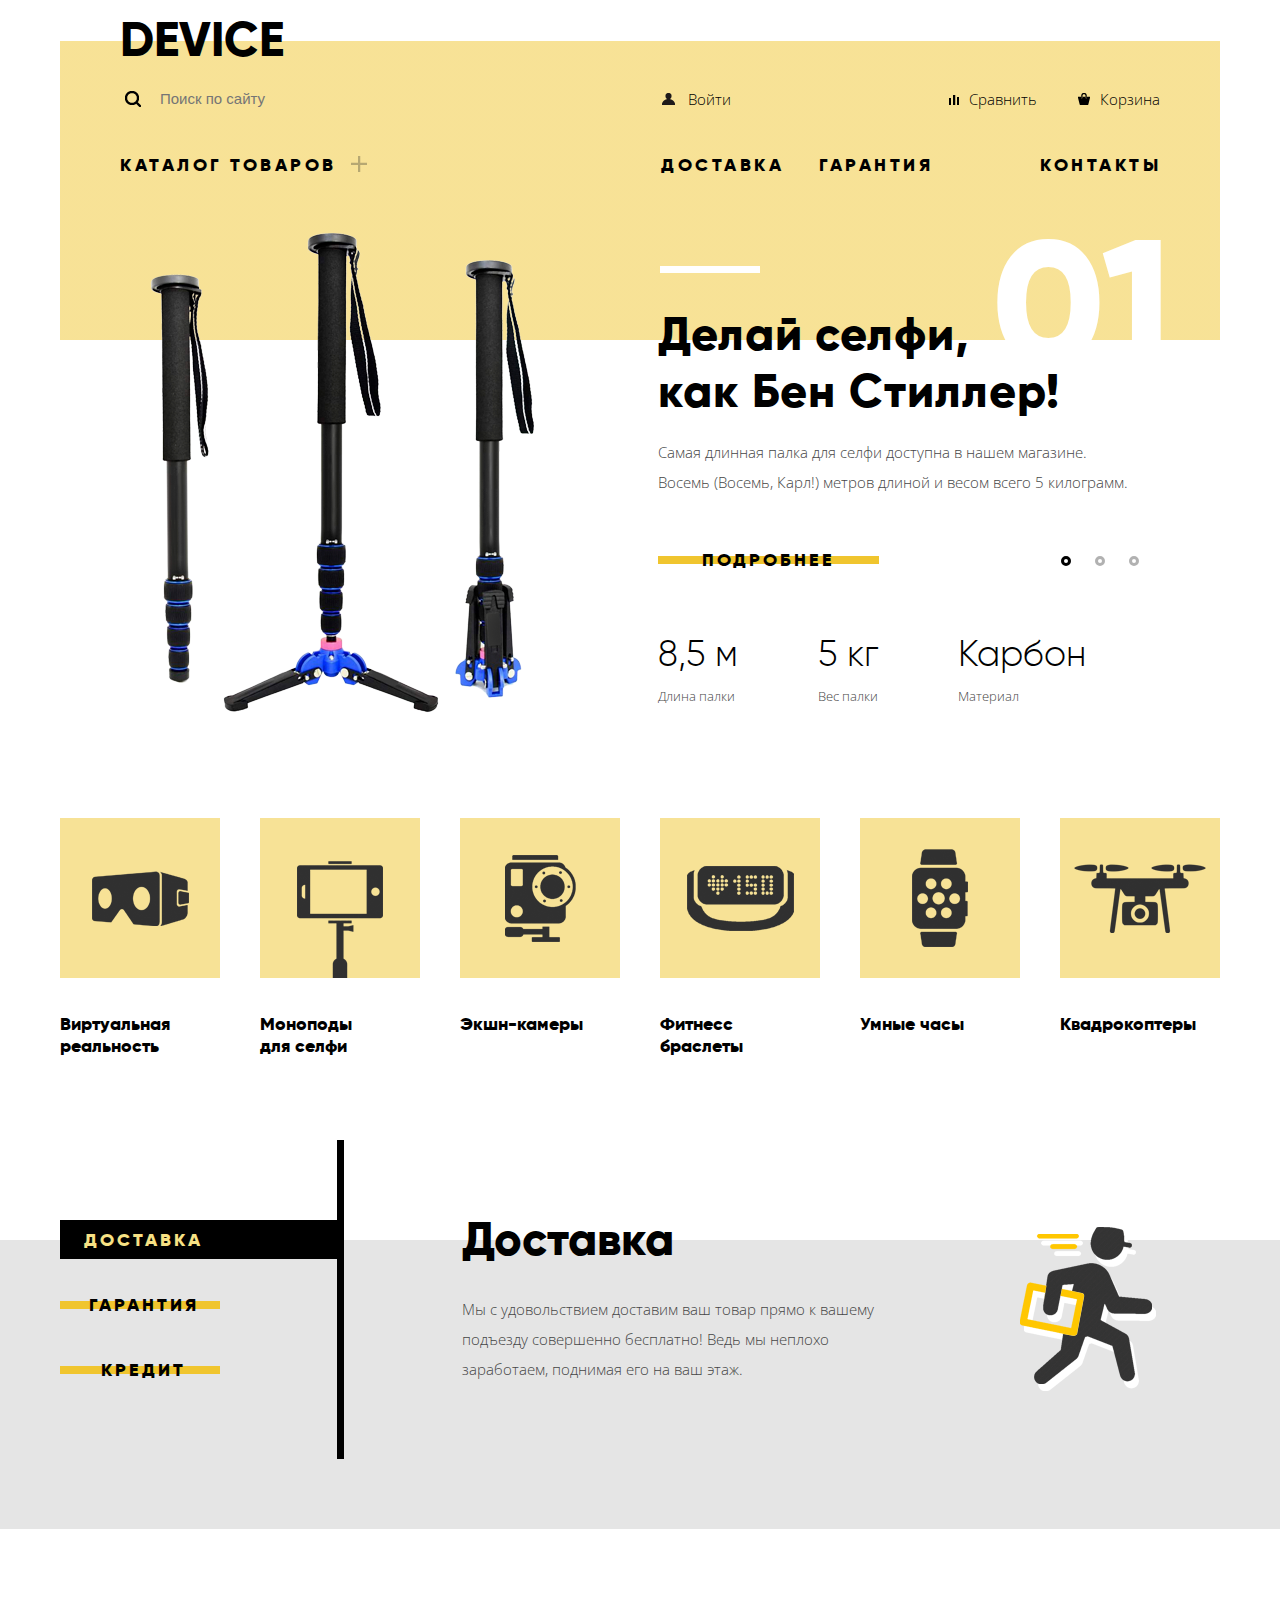
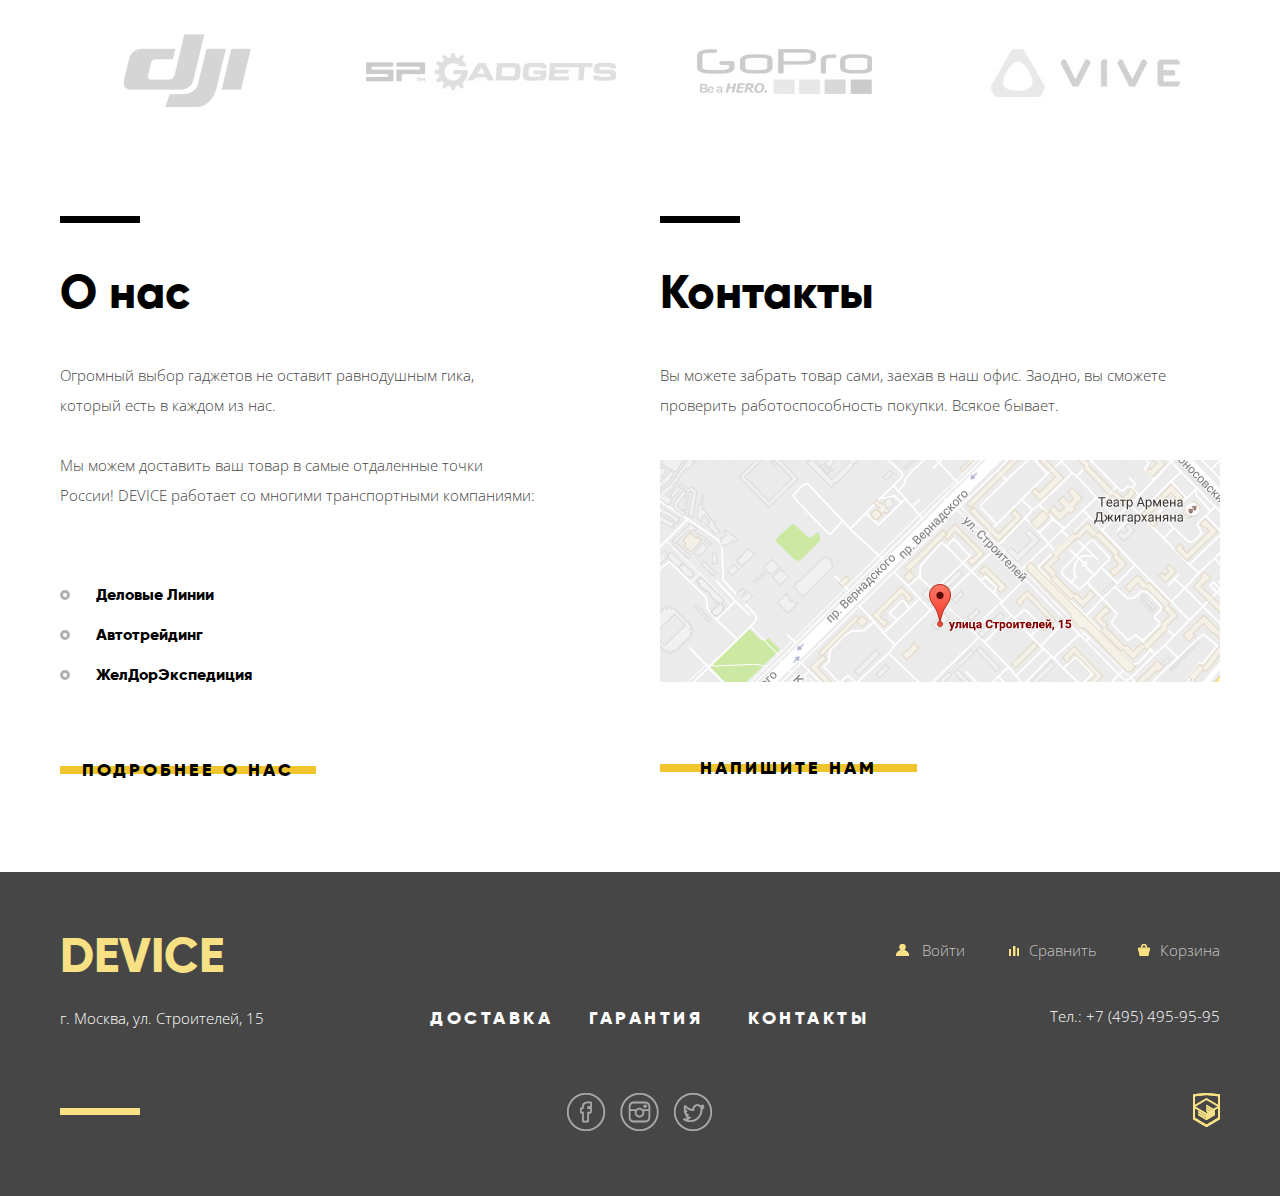
==== commit b7d5f65a: "изменен файл со спрайтами" ====
--- a/index.html
+++ b/index.html
@@ -5,7 +5,7 @@
     <title>Девайс: главная</title>
     <link href="https://fonts.googleapis.com/css?family=Open+Sans:300,400&amp;subset=cyrillic" rel="stylesheet">
     <link href="css/normalize.css" rel="stylesheet">
-    <link href="css/style.min.css" rel="stylesheet">
+    <link href="css/style.css" rel="stylesheet">
   </head>
   <body>
 
--- a/css/style.css
+++ b/css/style.css
@@ -0,0 +1,2163 @@
+html {
+  margin: 0;
+  padding: 0;
+  -webkit-box-sizing: border-box;
+          box-sizing: border-box;
+}
+
+body {
+  min-width: 1200px;
+  margin: 0;
+  padding: 0;
+  font-size: 15px;
+  line-height: 30px;
+  color: #464646;
+  font-weight: 300;
+  font-family: "Open Sans", "Arial", sans-serif;
+}
+
+*,
+*::before,
+*::after {
+  -webkit-box-sizing: inherit;
+          box-sizing: inherit;
+}
+
+@font-face {
+  font-family: "GilroyExtraBold";
+  src: url("../fonts/gilroyextrabold.woff") format('woff'), url("../fonts/gilroyextrabold.woff2") format("woff2");
+  font-weight: normal;
+  font-style: normal;
+}
+
+@font-face {
+  font-family: "GilroyLight";
+  src: url("../fonts/gilroylight.woff") format('woff'), url("../fonts/gilroylight.woff2") format("woff2");
+  font-weight: normal;
+  font-style: normal;
+}
+
+img {
+  width: 100%;
+  height: auto;
+}
+
+.visually-hidden {
+  position: absolute;
+  width: 1px;
+  height: 1px;
+  margin: -1px;
+  padding: 0;
+  border: 0;
+  clip: rect(0, 0, 0, 0);
+  overflow: hidden;
+}
+
+.btn {
+  position: relative;
+  z-index: 1;
+  padding-left: 44px;
+  padding-right: 44px;
+  padding-top: 10px;
+  padding-bottom: 10px;
+  font-size: 18px;
+  line-height: 18px;
+  font-family: "GilroyExtraBold", "Arial", sans-serif;
+  color: #000000;
+  text-transform: uppercase;
+  text-decoration: none;
+  letter-spacing: 3px;
+  background-color: transparent;
+}
+
+.btn::before {
+  content: "";
+  position: absolute;
+  z-index: -1;
+  top: 50%;
+  left: 0;
+  width: 100%;
+  height: 8px;
+  margin-top: -4px;
+  background-color: #f0c52e;
+}
+
+.btn:hover {
+  background-image: none;
+  background-color: #f0c52e;
+}
+
+.btn:active {
+  background-image: none;
+  background-color: #f0c52e;
+  color: rgba(0, 0, 0, 0.3);
+}
+
+.content-wrapper,
+.service-container,
+.header-catalog-container {
+  width: 1200px;
+  padding: 0 20px;
+  margin: 0 auto;
+}
+
+.header-catalog-container {
+  display: -webkit-box;
+  display: -webkit-flex;
+  display: -ms-flexbox;
+  display: flex;
+}
+
+.header-catalog-wrapper {
+  min-height: 70px;
+  margin-top: 40px;
+  background-image: -webkit-gradient(linear, left top, right top, from(#dddddd), color-stop(29%, #dddddd), color-stop(29%, rgba(0, 0, 0, 0.08)), to(rgba(0, 0, 0, 0.08)));
+  background-image: -webkit-linear-gradient(left, #dddddd, #dddddd 29%, rgba(0, 0, 0, 0.08) 29%, rgba(0, 0, 0, 0.08));
+  background-image: -o-linear-gradient(left, #dddddd, #dddddd 29%, rgba(0, 0, 0, 0.08) 29%, rgba(0, 0, 0, 0.08));
+  background-image: linear-gradient(to right, #dddddd, #dddddd 29%, rgba(0, 0, 0, 0.08) 29%, rgba(0, 0, 0, 0.08));
+}
+
+.page-header {
+  padding-right: 60px;
+  padding-left: 60px;
+  padding-bottom: 44px;
+  padding-top: 16px;
+  background-image: -webkit-linear-gradient(#ffffff, #ffffff 41px, rgba(240, 197, 46, 0.5) 41px, rgba(240, 197, 46, 0.5));
+  background-image: -o-linear-gradient(#ffffff, #ffffff 41px, rgba(240, 197, 46, 0.5) 41px, rgba(240, 197, 46, 0.5));
+  background-image: linear-gradient(#ffffff, #ffffff 41px, rgba(240, 197, 46, 0.5) 41px, rgba(240, 197, 46, 0.5));
+}
+
+.header-logo__link {
+  font-family: "GilroyExtraBold", "Arial", sans-serif;
+  font-size: 48px;
+  line-height: 48px;
+  color: #000000;
+  text-transform: uppercase;
+  text-decoration: none;
+}
+
+.header-logo__link:hover {
+  color: #464646;
+}
+
+.header-logo__link:active {
+  color: #666666;
+}
+
+.page-header .top-menu {
+  display: -webkit-box;
+  display: -webkit-flex;
+  display: -ms-flexbox;
+  display: flex;
+  -webkit-box-pack: end;
+  -webkit-justify-content: flex-end;
+      -ms-flex-pack: end;
+          justify-content: flex-end;
+  padding: 0;
+  margin: 0;
+  margin-top: 12px;
+  list-style: none;
+}
+
+.top-menu a {
+  color: #000000;
+  text-decoration: none;
+}
+
+.top-menu .search-block {
+  width: 444px;
+  margin-right: auto;
+}
+
+.search-block input[type="search"] {
+  width: 355px;
+  margin: 0;
+  padding-top: 4px;
+  padding-left: 40px;
+  color: rgba(0, 0, 0, 0.3);
+  line-height: 36px;
+  background-color: transparent;
+  border: none; 
+}
+
+.search-block input[type="search"]:hover {
+  color: rgba(0, 0, 0, 0.6);
+}
+
+.search-block input[type="search"]:focus {
+  color: #000000;
+  border-bottom: 2px solid #000000;
+  outline: 0;
+}
+
+label[for="search-field"] {
+  position: relative;
+}
+
+label[for="search-field"]::before {
+  content: "";
+  position: absolute;
+  top: 3px;
+  left: 5px;
+  width: 16px;
+  height: 16px;
+  background-color: transparent;
+  background-image: url("../img/sprites.png");
+  background-position: -20px -833px;
+  background-repeat: no-repeat;
+}
+
+.top-menu .user-block {
+  width: 270px;
+  padding-top: 7px;
+  padding-left: 28px;
+}
+
+.compare-block {
+  padding-top: 7px;
+  padding-left: 39px;
+  width: 130px;
+}
+
+.basket-block {
+  width: 100px;
+  padding-top: 7px;
+  padding-left: 40px;
+}
+
+.user-block__link,
+.compare-block__link,
+.basket-block__link {
+  position: relative;
+}
+
+.top-menu .user-block__link_logout {
+  color: rgba(0, 0, 0, 0.3);
+}
+
+.user-block__link_login {
+  margin-right: 18px;
+}
+
+.top-menu .user-block__link:hover,
+.top-menu .compare-block__link:hover,
+.top-menu .basket-block__link:hover {
+  opacity: 0.6;
+}
+
+
+.top-menu .user-block__link:active,
+.top-menu .compare-block__link:active,
+.top-menu .basket-block__link:active {
+  opacity: 0.3;
+}
+
+.user-block__link:active,
+.compare-block__link:active,
+.basket-block__link:active {
+  opacity: 0.3;
+}
+
+.user-block__link::before,
+.compare-block__link::before,
+.basket-block__link::before {
+  content: "";
+  position: absolute;
+  top: 4px;
+  left: 0;
+  width: 13px;
+  height: 12px;
+  background-color: transparent;
+  background-image: url("../img/sprites.png");
+}
+
+.top-menu .user-block__link:not(.user-block__link_logout)::before {
+  left: -26px;
+  background-position: -20px -677px;
+}
+
+.top-menu .compare-block__link::before {
+  top: 6px;
+  left: -20px;
+  background-position: -20px -223px;
+}
+
+.top-menu .basket-block__link::before {
+  left: -22px;
+  background-position: -20px -67px;
+}
+
+.top-menu .user-block__link:hover::before,
+.top-menu .compare-block__link:hover::before,
+.top-menu .basket-block__link:hover::before {
+  opacity: 0.6;
+}
+
+.user-block__link:active::before,
+.compare-block__link:active::before,
+.basket-block__link:active::before {
+  opacity: 0.3;
+}
+
+.btn-search {
+  visibility: hidden;
+  width: 85px;
+  margin-left: -5px;
+  padding-top: 11px;
+  padding-bottom: 11px;
+  padding-right: 20px;
+  padding-left: 20px;
+  color: #000000;
+  background-color: transparent;
+  border: 2px solid #000000;
+}
+
+.btn-search:hover {
+  color: #ffffff;
+  background-color: #000000;
+}
+
+.btn-search:active {
+  visibility: visible;
+  color: rgba(255, 255, 255, 0.6);
+  background-color: #000000;
+}
+
+.search-block input[type="search"]:focus + .btn-search {
+  visibility: visible;
+}
+
+.page-header .bottom-menu {
+  display: -webkit-box;
+  display: -webkit-flex;
+  display: -ms-flexbox;
+  display: flex;
+  -webkit-box-pack: end;
+  -webkit-justify-content: flex-end;
+      -ms-flex-pack: end;
+          justify-content: flex-end;
+  margin: 0;
+  margin-top: 30px;
+  padding: 0;
+  list-style: none;
+}
+
+.bottom-menu .menu-catalog {
+  position: relative;
+  width: 300px;
+  margin-right: auto;
+}
+
+.bottom-menu .menu-catalog__link {
+  position: relative;
+}
+
+.bottom-menu .menu-catalog__link::after {
+  content: "";
+  position: absolute;
+  width: 16px;
+  height: 16px;
+  top: 2px;
+  right: -30px;
+  background-image: url("../img/plus.png");
+  background-position: center;
+  background-repeat: no-repeat;
+}
+
+.bottom-menu .menu-guarantee {
+  margin-left: 35px;
+}
+
+.bottom-menu .menu-contacts {
+  width: 120px;
+  margin-left: 107px;
+}
+
+.page-header .bottom-menu > li > a {
+  font-size: 18px;
+  line-height: 18px;
+  letter-spacing: 3.5px;
+  font-family: "GilroyExtraBold", "Arial", sans-serif;
+  color: #000000;
+  text-decoration: none;
+  text-transform: uppercase;
+}
+
+.page-header .bottom-menu > li > a:hover {
+  opacity: 0.6;
+}
+
+.page-header .bottom-menu > li > a:active {
+  opacity: 0.3;
+}
+
+.sub-menu-container {
+  position: absolute;
+  top: 60px;
+  left: -60px;
+  z-index: 20;
+  visibility: hidden;
+  display: -webkit-box;
+  display: -webkit-flex;
+  display: -ms-flexbox;
+  display: flex;
+  width: 1160px; 
+  padding-left: 60px;
+  padding-right: 60px;
+  padding-bottom: 32px;
+  color: #464646;
+  background-color: #f7e296;
+  -webkit-transition-property: visibility;
+  -o-transition-property: visibility;
+  transition-property: visibility;
+  -webkit-transition-duration: 0.5s;
+       -o-transition-duration: 0.5s;
+          transition-duration: 0.5s;
+}
+
+.menu-catalog:hover .sub-menu-container {
+  visibility: visible;
+}
+
+.sub-menu-container ul {
+  width: 200px;
+  margin: 0;
+  margin-top: -10px;
+  padding: 0;
+  list-style: none;
+}
+
+.sub-menu-container li {
+  margin-bottom: 6px;
+}
+
+.sub-menu-container a {
+  color: #000000;
+  text-decoration: none;
+}
+
+.sub-menu-container a:hover {
+  opacity: 0.6;
+}
+
+.sub-menu-container a:active{
+  opacity: 0.3;
+}
+
+.sub-menu-container .sub-menu-1 {
+  margin-right: 40px;
+}
+
+                                        /*стилизация слайдера на главной*/
+.slider {
+  position: relative;
+  margin-bottom: 85px;
+  background-image: -webkit-linear-gradient(rgba(240, 197, 46, 0.5), rgba(240, 197, 46, 0.5) 116px, #ffffff 116px, #ffffff);
+  background-image: -o-linear-gradient(rgba(240, 197, 46, 0.5), rgba(240, 197, 46, 0.5) 116px, #ffffff 116px, #ffffff);
+  background-image: linear-gradient(rgba(240, 197, 46, 0.5), rgba(240, 197, 46, 0.5) 116px, #ffffff 116px, #ffffff);
+}
+
+.slider::before {
+  content: "";
+  position: absolute;
+  top: 42px;
+  left: 600px;
+  width: 100px;
+  height: 7px;
+  background-color: #ffffff;
+}
+
+.slider-controls {
+  position: absolute;
+  z-index: 10;
+  bottom: 165px;
+  right: 10px;
+  width: 220px;
+  height: 10px;
+  text-align: center;
+}
+
+.slider input[type="radio"] {
+  display: none;
+}
+
+.slider-controls label {
+  display: inline-block;
+  width: 10px;
+  height: 10px;
+  margin-right: 20px;
+  border-radius: 50%;
+  background-color: #ffffff;
+  border: 3px solid #000000;
+  vertical-align: top;
+  opacity: 0.3;
+  cursor: pointer;
+}
+
+.slider-controls label:last-of-type {
+  margin-right: 0;
+}
+
+.slider-controls label:hover {
+  opacity: 0.4;
+}
+
+#slide-btn-1:checked ~ .slider-controls label[for="slide-btn-1"],
+#slide-btn-2:checked ~ .slider-controls label[for="slide-btn-2"],
+#slide-btn-3:checked ~ .slider-controls label[for="slide-btn-3"] {
+  opacity: 1;
+}
+
+#slide-btn-1:checked ~ .slide__item1 {
+  display: block;
+}
+
+#slide-btn-2:checked ~ .slide__item2 {
+  display: block;
+}
+
+#slide-btn-3:checked ~ .slide__item3 {
+  display: block;
+}
+
+.slider .slide {
+  display: none;
+  min-height: 488px;
+}
+
+.slider .slider-container {
+  display: -webkit-box;
+  display: -webkit-flex;
+  display: -ms-flexbox;
+  display: flex;
+  padding-top: 5px;
+  padding-left: 20px;
+}
+
+.slider-image {
+  width: 526px;
+  margin-right: 52px;
+}
+
+.slider-image_image1 {
+  padding-left: 70px;
+  padding-bottom: 7px;
+}
+
+.slider-image_image2 {
+  padding-top: 10px;
+  padding-left: 95px;
+}
+
+.slider-image_image3 {
+  padding-top: 63px;
+  margin-bottom: 97px;
+  padding-left: 11px;
+}
+
+.slider-image__picture_picture1 {
+  width: 384px;
+}
+
+.slider-image__picture_picture2 {
+  width: 345px;
+}
+
+.slider-image__picture_picture3 {
+  width: 526px;
+}
+
+.slide-description {
+  position: relative;
+  width: 510px;
+  padding-top: 77px;
+}
+
+.slide-description__number {
+  position: absolute;
+  right: -5px;
+  top: -15px;
+  font-family: "GilroyExtraBold", "Arial", sans-serif;
+  color: #ffffff;
+  font-size: 179px;
+  line-height: 179px;
+}
+
+.slide-description__title {
+  position: relative;
+  z-index: 1;
+  margin-bottom: 17px;
+  font-size: 47px;
+  line-height: 57px;
+  color: #000000;
+  font-family: "GilroyExtraBold", "Arial", sans-serif;
+  letter-spacing: 0.9px;
+}
+
+.slide-description__text {
+  margin-bottom: 48px;
+}
+
+.slide-description__text_text1 {
+  width: 479px;
+}
+
+.slide-description__text_text2 {
+  width: 446px;
+}
+
+.slide-description__text_text3 {
+  width: 450px;
+}
+
+.slide-features {
+  display: -webkit-box;
+  display: -webkit-flex;
+  display: -ms-flexbox;
+  display: flex;
+  width: 480px;
+  margin: 0;
+  padding: 0;
+  list-style: none;
+}
+
+.slide-features li {
+  width: 160px;
+  margin-top: 61px;
+}
+
+.slide-features li:nth-of-type(2) {
+  width: 140px;
+}
+
+.slide-features p {
+  margin: 0;
+  margin-bottom: 8px;
+  padding: 0;
+  font-family: "GilroyLight", "Arial", sans-serif;
+  font-size: 36px;
+  line-height: 36px;
+  color: #000000;
+}
+
+.slide-features span {
+  font-size: 13px;
+}
+
+/*////////////////////////////////////////////////////////оформление раздела popular*/
+.popular {
+  display: -webkit-box;
+  display: -webkit-flex;
+  display: -ms-flexbox;
+  display: flex;
+  -webkit-box-pack: justify;
+  -webkit-justify-content: space-between;
+      -ms-flex-pack: justify;
+          justify-content: space-between;
+  margin-bottom: 83px;
+}
+
+.popular_item {
+  width: 160px;
+  padding-top: 197px;
+}
+
+.popular_item__link {
+  position: relative;
+  display: inline-block;
+  width: 126px;
+  font-family: "GilroyExtraBold", "Arial", sans-serif;
+  font-size: 18px;
+  line-height: 22px;
+  color: #000000;
+  text-decoration: none;
+  vertical-align: top;
+}
+
+.popular_item__link::before {
+  content: "";
+  position: absolute;
+  width: 160px;
+  height: 160px;
+  top: -195px;
+  left: 0;
+  background-color: rgba(240, 197, 46, 0.5);
+}
+
+.popular_item__link::after {
+  content: "";
+  position: absolute;
+  width: 160px;
+  height: 160px;
+  top: -195px;
+  left: 0;
+  background-repeat: no-repeat;
+  background-position: center;
+}
+
+.popular_item__link_1::after {
+  background-image: url("../img/virtual.png");
+}
+
+.popular_item__link_2::after {
+  background-image: url("../img/monopods.png");
+  background-position: center bottom;
+} 
+
+.popular_item__link_3::after {
+  background-image: url("../img/camera.png");
+}
+
+.popular_item__link_4::after {
+  background-image: url("../img/bracelet.png");
+}
+
+.popular_item__link_5::after {
+  background-image: url("../img/watch.png");
+}
+
+.popular_item__link_6::after {
+  background-image: url("../img/quadrupter.png");
+}
+
+.popular_item__link:hover::before {
+  background-color: #f0c52e;
+}
+
+.popular_item__link:active::before {
+  background-color: #f0c52e;
+}
+
+.popular_item__link:active::after {
+  opacity: 0.3;
+}
+
+.popular_item__link:active {
+  color: rgba(0, 0, 0, 0.3);
+}
+
+/*///////////////////////////////////////////оформление второго слайдера */
+
+.service {
+  background-image: -webkit-linear-gradient(transparent, transparent 100px, #e5e5e5 100px, #e5e5e5);
+  background-image: -o-linear-gradient(transparent, transparent 100px, #e5e5e5 100px, #e5e5e5);
+  background-image: linear-gradient(transparent, transparent 100px, #e5e5e5 100px, #e5e5e5);
+  margin-bottom: 70px;
+}
+
+.service-container {
+  display: -webkit-box;
+  display: -webkit-flex;
+  display: -ms-flexbox;
+  display: flex;
+  min-width: 1200px;
+  margin: 0 auto;
+  padding-top: 55px;
+  padding-right: 20px;
+  padding-left: 20px;
+  padding-bottom: 70px;
+}
+
+.service-slides {
+  width: 720px;
+}
+
+.service-slide {
+  display: none;
+  padding-top: 21px;
+  padding-bottom: 60px;
+  background-repeat: no-repeat;
+}
+
+.service-slide_1 {
+  background-image: url("../img/delivery-slide.png");
+  background-position: 558px 32px;
+}
+
+.service-slide_2 {
+  background-image: url("../img/warranty-slide.png");
+  background-position: 544px 5px;
+}
+
+.service-slide_3 {
+  background-image: url("../img/credit-slide.png");
+  background-position: 534px 5px;
+}
+
+.service-controls {
+  width: 284px;
+  margin-right: 118px;
+}
+
+.service-container input[type="radio"] {
+  display: none;
+}
+
+.service-menu {
+  position: relative;
+  padding: 0;
+  padding-top: 25px;
+  margin: 0;
+  list-style: none;
+}
+
+.service-menu::after {
+  content: "";
+  position: absolute;
+  top: -55px;
+  right: 0;
+  width: 7px;
+  height: 319px;
+  background-color: #000000;
+}
+
+.service-menu-item {
+  display: block;
+  width: 278px;
+  margin-bottom: 26px;
+}
+
+.service-menu-item:active {
+  background-color: #000000;
+}
+
+.service-menu__marker {
+  display: inline-block;
+  width: 160px;
+  padding-left: 0;
+  padding-right: 0;
+  padding-left: 7px;
+  padding-top: 11px;
+  padding-bottom: 10px;
+  vertical-align: top;
+  text-align: center;
+  color: #000000;
+  text-decoration: none;
+  cursor: pointer;
+}
+
+.service-menu__marker:active {
+  color: #f7e184;
+  background-image: none;
+  background-color: #000000;
+}
+
+.service-menu__marker:active::before {
+  display: none;
+}
+
+.service-menu__marker_active::before {
+  display: none;
+}
+
+.service-slide__title {
+  margin: 0;
+  margin-bottom: 31px;
+  padding: 0;
+  font-family: "GilroyExtraBold", "Arial", sans-serif;
+  font-size: 47px;
+  line-height: 47px;
+  color: #000000;
+}
+
+.service-slide__description_1 {
+  width: 426px;
+}
+
+.service-slide__description_2 {
+  width: 437px;
+}
+
+.service-slide__description_3 {
+  width: 425px;
+}
+
+#service-btn1:checked ~ .service-slides .service-slide_1,
+#service-btn2:checked ~ .service-slides .service-slide_2,
+#service-btn3:checked ~ .service-slides .service-slide_3 {
+  display: block;
+}
+
+#service-btn1:checked ~ .service-controls .service-menu-item_item1,
+#service-btn2:checked ~ .service-controls .service-menu-item_item2,
+#service-btn3:checked ~ .service-controls .service-menu-item_item3 {
+  background-color: #000000;
+}
+
+#service-btn1:checked ~ .service-controls .service-menu__marker_marker1::before,
+#service-btn2:checked ~ .service-controls .service-menu__marker_marker2::before,
+#service-btn3:checked ~ .service-controls .service-menu__marker_marker3::before {
+  display: none;
+}
+
+#service-btn1:checked ~ .service-controls .service-menu__marker_marker1,
+#service-btn2:checked ~ .service-controls .service-menu__marker_marker2,
+#service-btn3:checked ~ .service-controls .service-menu__marker_marker3 {
+  color: #f7e184;
+}
+
+#service-btn1:checked ~ .service-controls .service-menu__marker_marker1:hover,
+#service-btn2:checked ~ .service-controls .service-menu__marker_marker2:hover,
+#service-btn3:checked ~ .service-controls .service-menu__marker_marker3:hover {
+  background-color: #000000;
+}
+
+/*////////////////////оформление раздела бренды*/
+
+.brands {
+  display: -webkit-box;
+  display: -webkit-flex;
+  display: -ms-flexbox;
+  display: flex;
+  -webkit-box-pack: justify;
+  -webkit-justify-content: space-between;
+      -ms-flex-pack: justify;
+          justify-content: space-between;
+  margin-bottom: 63px;
+  padding-top: 23px;
+  padding-bottom: 23px;
+}
+
+.brands__item {
+  width: 260px;
+}
+
+.brands__item img {
+  -webkit-filter: grayscale(1);
+          filter: grayscale(1);
+  opacity: 0.2;
+}
+
+.brands__item:hover img {
+  -webkit-filter: grayscale(0);
+          filter: grayscale(0);
+  opacity: 1;
+}
+
+/*///////////////////////оформление раздела info*/
+
+.info {
+  display: -webkit-box;
+  display: -webkit-flex;
+  display: -ms-flexbox;
+  display: flex;
+  -webkit-box-pack: justify;
+  -webkit-justify-content: space-between;
+      -ms-flex-pack: justify;
+          justify-content: space-between;
+  margin-bottom: 85px;
+  padding-top: 52px;
+}
+
+.info .about-us {
+  position: relative;
+  width: 480px;
+}
+
+.about-us__title,
+.contacts__title {
+  margin: 0;
+  margin-bottom: 44px;
+  padding: 0;
+  font-size: 47px;
+  line-height: 47px;
+  font-family: "GilroyExtraBold", "Arial, sans-serif";
+  color: #000000;
+}
+
+.about-us__description,
+.contacts__info {
+  margin: 0;
+  margin-bottom: 30px;
+  padding: 0;
+}
+
+.about-us__description {
+  width: 475px;
+}
+
+.about-us .transport {
+  margin: 0;
+  margin-top: 65px;
+  margin-bottom: 60px;
+  padding: 0;
+  list-style: none;
+}
+
+.about-us .transport__item {
+  position: relative;
+  padding-left: 36px;
+  color: #000000;
+  font-size: 16px;
+  line-height: 40px;
+  font-family: "GilroyExtraBold", "Arial", sans-serif;
+}
+
+.about-us .transport__item::before {
+  content: "";
+  position: absolute;
+  top: 15px;
+  left: 0;
+  width: 10px;
+  height: 10px;
+  background-color: #ffffff;
+  border-radius: 50%;
+  border: 3px solid #000000;
+  opacity: 0.3;
+}
+
+.about-us__btn {
+  padding-left: 22px;
+  padding-right: 22px;
+}
+
+.contacts__info {
+  width: 511px;
+}
+
+.contacts-map {
+  width: 560px;
+  height: 222px;
+  margin-top: 40px;
+  margin-bottom: 67px;
+}
+
+.info .contacts {
+  position: relative;
+  width: 560px;
+}
+
+.contacts__btn {
+  border: none;
+  padding-right: 40px;
+  padding-left: 40px;
+} 
+
+.info .about-us::before,
+.info .contacts::before {
+  content: "";
+  position: absolute;
+  top: -53px;
+  left: 0;
+  width: 80px;
+  height: 7px;
+  background-color: #000000;
+} 
+
+/*?////////////////////////////////////////////////оформление внутренней страницы*/
+
+.inner-title {
+  margin: 0;
+  margin-left: 60px;
+  margin-top: 38px;
+  padding: 0;
+  color: #000000;
+  font-size: 47px;
+  line-height: 47px;
+  font-family: "GilroyExtraBold", "Arial", sans-serif;
+}
+
+.breadcrumbs {
+  margin: 0;
+  margin-left: 60px;
+  margin-top: 18px;
+  padding: 0;
+  list-style: none;
+}
+
+.breadcrumbs__item {
+  position: relative;
+  display: inline;
+  margin-right: 36px;
+}
+
+.breadcrumbs__item:not(.breadcrumbs__item_active)::after {
+  position: absolute;
+  content: "";
+  top: 8px;
+  right: -17px;
+  width: 4px;
+  height: 7px;
+  background-image: url("../img/sprites.png");
+  background-repeat: no-repeat;
+  background-position: -20px -20px;
+  background-color: transparent;
+}
+
+.breadcrumbs__link {
+  font-size: 14px;
+  line-height: 36px;
+  color: rgba(0, 0, 0, 0.3);
+  text-decoration: none;
+}
+
+.breadcrumbs__link:hover {
+  color: rgba(0, 0, 0, 0.6);
+}
+
+.breadcrumbs__link:active {
+  color: rgba(0, 0, 0, 0.1);
+}
+
+.catalog-wrapper {
+  background-image: -webkit-gradient(linear, left top, right top, from(#f0f0f0), color-stop(29%, #f0f0f0), color-stop(29%, transparent));
+  background-image: -webkit-linear-gradient(left, #f0f0f0, #f0f0f0 29%, transparent 29%);
+  background-image: -o-linear-gradient(left, #f0f0f0, #f0f0f0 29%, transparent 29%);
+  background-image: linear-gradient(to right, #f0f0f0, #f0f0f0 29%, transparent 29%);
+}
+
+.catalog-container {
+  width: 1160px;
+  padding: 0;
+  padding-bottom: 73px;
+  margin: 0 auto;
+  display: -webkit-box;
+  display: -webkit-flex;
+  display: -ms-flexbox;
+  display: flex;
+  background-image: -webkit-linear-gradient(left, #f0f0f0, #f0f0f0 328px, transparent 328px, transparent);
+  background-image: -o-linear-gradient(left, #f0f0f0, #f0f0f0 328px, transparent 328px, transparent);
+  background-image: linear-gradient(to right, #f0f0f0, #f0f0f0 328px, transparent 328px, transparent);
+}
+
+/*/////////////////////оформление боковой панели с фильтром*/
+
+.filter-aside {
+  width: 328px;
+}
+
+.filter-aside-title,
+.filter-sort__title {
+  margin: 0;
+  padding: 0;
+  font-size: 16px;
+  line-height: 16px;
+  color: #000000;
+  font-family: "GilroyExtraBold", "Arial", sans-serif;
+  text-transform: uppercase;
+  letter-spacing: 3.5px;
+}
+
+.filter-aside-title {
+  width: 328px;
+  padding-top: 27px;
+  padding-bottom: 28px;
+  padding-left: 60px;
+  background-color: #dddddd;
+}
+
+.filter-form {
+  padding-left: 60px;
+  padding-right: 66px;
+  padding-top: 67px;
+}
+
+.filter-form__title {
+  margin: 0;
+  padding: 0;
+  font-size: 18px;
+  line-height: 18px;
+  color: #000000;
+  font-family: "GilroyExtraBold", "Arial", sans-serif;
+}
+
+.filter-value {
+  padding-top: 13px;
+  padding-bottom: 26px;
+  border-top: 2px solid #000000;
+}
+
+.range-filter {
+  margin-top: 30px;
+  padding-top: 9px;
+}
+
+.range-control .scale {
+  position: relative;
+  width: 100%;
+  height: 2px;
+  background-color: #dbdbdb;
+}
+
+.range-control .bar {
+  width: 55%;
+  height: 2px;
+  background-color: #91c92f;
+}
+
+.range-control .range-toggle {
+  position: absolute;
+  top: -6px;
+  left: 0;
+  width: 14px;
+  height: 14px;
+  background-color: #eeeeee;
+  border: 2px solid #000000;
+  border-radius: 50%;
+  cursor: pointer;
+}
+
+.range-control .toggle-max {
+  left: 55%;
+}
+
+.range-control .range-toggle:active {
+  background-color: #7eae29;
+  border: 2px solid #ffffff;
+  -webkit-box-shadow: 0 5px 5px rgba(0, 0, 0, 0.75);
+          box-shadow: 0 5px 5px rgba(0, 0, 0, 0.75);
+}
+
+.price-control {
+  padding-top: 5px;
+  font-size: 0;
+}
+
+.price-control label {
+  display: inline-block;
+  width: 45%;
+  font-size: 14px;
+  line-height: 22px;
+  color: rgba(0, 0, 0, 0.2);
+  vertical-align: top;
+}
+
+.price-control input {
+  width: 60px;
+  padding: 4px 1px;
+  font-size: 14px;
+  line-height: 22px;
+  color: rgba(0, 0, 0, 0.2);
+  border: none;
+  background-color: transparent;
+}
+
+.filter-color {
+  padding-top: 13px;
+  padding-bottom: 27px;
+  border-top: 2px solid #000000;
+}
+
+.filter-form__title_color {
+  margin-bottom: 32px;
+}
+
+.filter-color-item,
+.filter-bluetooth-item {
+  margin-top: 20px;
+  font-size: 14px;
+  line-height: 20px;
+  color: #000000;
+}
+
+.filter-color-item input {
+  display: none;
+}
+
+.filter-color-item input + label {
+  position: relative;
+  padding-left: 40px;
+}
+
+.filter-color-item input + label::before {
+  content: "";
+  position: absolute;
+  top: -2px;
+  left: 0;
+  width: 23px;
+  height: 23px;
+  background-color: #dbdbdb;
+}
+
+.filter-color-item input:checked + label::after {
+  content: "";
+  position: absolute;
+  top: 6px;
+  left: 6px;
+  width: 12px;
+  height: 7px;
+  background-image: url("../img/sprites.png");
+  background-repeat: no-repeat;
+  background-position: -20px -1241px;
+}
+
+.filter-color-item input + label:hover::before {
+  background-color: #cecece;
+}
+
+.filter-color-item input + label:active::before {
+  background-color: #c4c4c4;
+}
+
+.filter-bluetooth {
+  padding-top: 13px;
+  border-top: 2px solid #000000;
+}
+
+.filter-form__title_bluetooth {
+  margin-bottom: 31px;
+}
+
+.filter-bluetooth-item input {
+  display: none;
+}
+
+.filter-bluetooth-item input + label {
+  position: relative;
+  padding-left: 40px;
+}
+
+.filter-bluetooth-item input[type="radio"] + label::before {
+  content: "";
+  position: absolute;
+  top: -2px;
+  left: 0;
+  width: 23px;
+  height: 23px;
+  border-radius: 50%;
+  border: 2px solid #c6c6c6;
+}
+
+.filter-bluetooth-item input[type="radio"]:checked + label::after {
+  content: "";
+  position: absolute;
+  top: 5px;
+  left: 7px;
+  width: 9px;
+  height: 9px;
+  border: 2px solid #000000;
+  border-radius: 50%;
+}
+
+.filter-bluetooth-item input[type="radio"] + label:hover::before {
+  border: 2px solid #bcbcbc;
+}
+
+.filter-bluetooth-item input[type="radio"] + label:active::before {
+  border: 2px solid #acacac;
+}
+
+.btn-form {
+  margin-top: 26px;
+  padding-left: 40px;
+  padding-right: 40px;
+  border: none;
+}
+
+/*//////////////////////////////////оформление раздела с товарами*/
+
+.assortment {
+  width: 832px;
+}
+
+/*////////////////////////////оформление панели сортировки*/
+
+.filter-sort {
+  display: -webkit-box;
+  display: -webkit-flex;
+  display: -ms-flexbox;
+  display: flex;
+  -webkit-justify-content: space-around;
+      -ms-flex-pack: distribute;
+          justify-content: space-around;
+  -webkit-box-align: center;
+  -webkit-align-items: center;
+      -ms-flex-align: center;
+          align-items: center;
+  width: 832px;
+  padding-left: 72px;
+}
+
+.filter-types {
+  margin: 0;
+  padding: 0;
+  padding-top: 2px;
+  list-style: none;
+}
+
+.filter-types__item {
+  position: relative;
+  display: inline-block;
+  top: -2px;
+  vertical-align: top;
+}
+
+.filter-types__link {
+  font-size: 14px;
+  line-height: 18px;
+  font-weight: 400;
+  color: rgba(0, 0, 0, 0.3);
+  font-family: "Open Sans", "Arial", sans-serif;
+  text-decoration: none;
+}
+
+.filter-types__link:not(.filter-types__link_active):hover {
+  color: rgba(0, 0, 0, 0.6);
+}
+
+.filter-types__link:not(.filter-types__link_active):active {
+  color: #000000;
+}
+
+.filter-types__link_active {
+  color: #000000;
+}
+
+.filter-types__link_price {
+  margin-left: 52px;
+}
+
+.filter-types__link_type {
+  margin-left: 26px;
+}
+
+.filter-types__link_popularity {
+  margin-left: 26px;
+}
+
+.filter-pointers {
+  width: 60px;
+  margin-left: auto;
+}
+
+.filter-pointers__arrow {
+  position: relative;
+  display: inline-block;
+  vertical-align: baseline;
+}
+
+.filter-pointers__arrow_up {
+  margin-right: 40px;
+}
+
+.filter-pointers__arrow::before {
+  content: "";
+  position: absolute;
+  top: -10px;
+  border: 9px solid #000000;
+  border-right-width: 8.5px;
+  border-left-width: 8.5px;
+  border-left-color: transparent;
+  border-right-color: transparent;
+  opacity: 0.2;
+}
+
+.filter-pointers__arrow_up::before {
+  border-top-width: 0;
+}
+
+.filter-pointers__arrow_down_active::before {
+  opacity: 1;
+}
+
+.filter-pointers__arrow_down::before {
+  border-bottom-width: 0;
+}
+
+.filter-pointers__arrow:not(.filter-pointers__arrow_down_active):hover::before {
+  opacity: 0.4;
+}
+
+.filter-pointers__arrow:not(.filter-pointers__arrow_down_active):active::before {
+  opacity: 1;
+}
+
+/*////////////////////оформление карточек с товарами*/
+
+.catalog {
+  display: -webkit-box;
+  display: -webkit-flex;
+  display: -ms-flexbox;
+  display: flex;
+  -webkit-flex-wrap: wrap;
+      -ms-flex-wrap: wrap;
+          flex-wrap: wrap;
+  -webkit-box-pack: justify;
+  -webkit-justify-content: space-between;
+      -ms-flex-pack: justify;
+          justify-content: space-between;
+  padding-left: 72px;
+  padding-top: 69px;
+}
+
+.catalog-item {
+  position: relative;
+  width: 360px;
+  margin-bottom: 49px;
+}
+
+.catalog-item:nth-last-of-type(1), 
+.catalog-item:nth-last-of-type(2) {
+  margin-bottom: 36px;
+}
+
+.catalog-item-image {
+  margin-bottom: 25px;
+}
+
+.catalog-item__name {
+  display: inline-block;
+  margin: 0;
+  padding: 0;
+  width: 73%;
+  font-size: 18px;
+  line-height: 22px;
+  color: #000000;
+  font-family: "GilroyExtraBold", "Arial", sans-serif;
+  vertical-align: top;
+}
+
+.catalog-item__value {
+  display: inline-block;
+  width: 25%;
+  font-size: 16px;
+  line-height: 22px;
+  font-family: "GilroyLight", "Arial", sans-serif;
+  vertical-align: top;
+  text-align: right;
+}
+
+.catalog-item:hover .action {
+  display: block;
+}
+
+.catalog-item:hover {
+  cursor: pointer;
+}
+
+.catalog-item .action {
+  position: absolute;
+  top: 0;
+  left: 0;
+  z-index: 10;
+  display: none;
+  width: 360px;
+  height: 380px;
+  padding-top: 170px;
+  text-align: center;
+  background-color: rgba(238, 238, 238, 0.7);
+}
+
+.action__btn_basket {
+  border: none;
+}
+
+.action__btn_compare {
+  font-size: 13px;
+  line-height: 36px;
+  color: rgba(0, 0, 0, 0.5);
+  font-family: "Open Sans", "Arial", sans-serif;
+  background: none;
+  border: none;
+}
+
+.action__btn_compare:hover {
+  color: rgba(0, 0, 0, 1);
+}
+
+.action__btn_compare:active {
+  color: rgba(0, 0, 0, 0.2);
+}
+
+/*////////////////оформление пагинатора*/
+
+.paginator {
+  display: -webkit-box;
+  display: -webkit-flex;
+  display: -ms-flexbox;
+  display: flex;
+  -webkit-box-align: baseline;
+  -webkit-align-items: baseline;
+      -ms-flex-align: baseline;
+          align-items: baseline;
+  -webkit-box-pack: justify;
+  -webkit-justify-content: space-between;
+      -ms-flex-pack: justify;
+          justify-content: space-between;
+  width: 760px;
+  height: 70px;
+  margin-left: 72px;
+  background-color: rgba(0, 0, 0, 0.08);
+}
+
+.paginator-pages {
+  display: -webkit-box;
+  display: -webkit-flex;
+  display: -ms-flexbox;
+  display: flex;
+  min-width: 130px;
+}
+
+.paginator__link {
+  font-size: 16px;
+  line-height: 70px;
+  color: rgba(0, 0, 0, 0.3);
+  font-family: "GilroyExtraBold", "Arial", sans-serif;
+  text-decoration: none;
+  text-transform: uppercase;
+  letter-spacing: 3px;
+}
+
+.paginator__link_active {
+  color: #000000;
+}
+.paginator__link_prev {
+  width: 137px;
+  padding-left: 30px;
+  color: #000000;
+}
+
+.paginator__link_next {
+  width: 137px;
+  padding-right: 30px;
+  color: #000000;
+  text-align: right;
+}
+
+.paginator__link_prev:hover,
+.paginator__link_next:hover {
+  background-color: rgba(0, 0, 0, 0.08);
+}
+
+.paginator__link_prev:active,
+.paginator__link_next:active {
+  color: rgba(0, 0, 0, 0.3);
+  background-color: rgba(0, 0, 0, 0.08);
+}
+
+.paginator-pages .paginator__link:not(.paginator__link_active):hover {
+  color: rgba(0, 0, 0, 0.6);
+}
+
+.paginator-pages .paginator__link:not(.paginator__link_active):active {
+  color: rgba(0, 0, 0, 1);
+}
+
+.paginator__link_link-1 {
+  margin-left: auto;
+}
+
+.paginator__link_link-2 {
+  margin-right: auto;
+  margin-left: auto;
+}
+
+.paginator__link_link-3 {
+  margin-right: auto;
+}
+
+/*////////////////////////////////оформление футера*/
+
+.page-footer {
+  padding-top: 60px;
+  color: #ffffff;
+  background-color: #464646;
+}
+
+.footer-logo {
+  width: 165px;
+}
+
+.footer-logo__link {
+  color: #f7e184;
+  font-size: 48px;
+  line-height: 48px;
+  text-transform: uppercase;
+  font-family: "GilroyExtraBold", "Arial", sans-serif;
+  text-decoration: none;
+}
+
+.footer-logo__link:hover {
+  color: #f0c52e;
+}
+
+.footer-logo__link:active {
+  color: #f0c52e;
+  opacity: 0.3;
+}
+
+.footer-nav {
+  display: -webkit-box;
+  display: -webkit-flex;
+  display: -ms-flexbox;
+  display: flex;
+  -webkit-box-pack: justify;
+  -webkit-justify-content: space-between;
+      -ms-flex-pack: justify;
+          justify-content: space-between;
+}
+
+.footer-menu {
+  display: -webkit-box;
+  display: -webkit-flex;
+  display: -ms-flexbox;
+  display: flex;
+  -webkit-box-pack: end;
+  -webkit-justify-content: flex-end;
+      -ms-flex-pack: end;
+          justify-content: flex-end;
+  width: 360px;
+  padding: 0;
+  margin: 0;
+  list-style: none;
+}
+
+.footer-menu .user-block {
+  width: 100px;
+  padding-top: 3px;
+  padding-left: 32px;
+}
+
+.footer-menu a {
+  color: rgba(255, 255, 255, 0.7);
+  text-decoration: none;
+}
+
+.footer-menu a:hover {
+  color: rgba(255, 255, 255, 1);
+}
+
+.footer-menu .compare-block {
+  padding-top: 3px;
+}
+
+.footer-menu .basket-block {
+  padding-top: 3px;
+}
+
+.footer-menu .user-block__link::before {
+  left: -26px;
+  background-position: -20px -781px;
+}
+
+.footer-menu .compare-block__link::before {
+  top: 6px;
+  left: -20px;
+  background-position: -20px -323px;
+}
+
+.footer-menu .basket-block__link::before {
+  left: -22px;
+  background-position: -20px -171px;
+}
+
+.footer-menu .user-block__link:hover::before {
+  left: -26px;
+  background-position: -20px -729px;
+}
+
+.footer-menu .compare-block__link:hover::before {
+  top: 6px;
+  left: -20px;
+  background-position: -20px -273px;
+}
+
+.footer-menu .basket-block__link:hover::before {
+  left: -22px;
+  background-position: -20px -119px;
+}
+
+.footer-menu .user-block__link:active::before {
+  left: -26px;
+  background-position: -20px -830px;
+  opacity: 0.3;
+}
+
+.footer-menu .compare-block__link:active::before {
+  top: 6px;
+  left: -20px;
+  background-position: -20px -374px;
+  opacity: 0.3;
+}
+
+.footer-menu .basket-block__link:active::before {
+  left: -22px;
+  background-position: -20px -168px;
+  opacity: 0.3;
+}
+
+.footer-middle {
+  display: -webkit-box;
+  display: -webkit-flex;
+  display: -ms-flexbox;
+  display: flex;
+  padding-top: 22px;
+  padding-bottom: 30px;
+}
+
+.footer-middle .address {
+  width: 210px;
+  margin: 0;
+  margin-right: 160px;
+  padding: 0;
+}
+
+.footer-middle .footer-service {
+  display: -webkit-box;
+  display: -webkit-flex;
+  display: -ms-flexbox;
+  display: flex;
+  width: 450px;
+  margin: 0;
+  padding: 0;
+  list-style: none;
+}
+
+.footer-service-item__link {
+  color: #ffffff;
+  font-size: 18px;
+  line-height: 18px;
+  font-family: "GilroyExtraBold", "Arial", sans-serif;
+  text-transform: uppercase;
+  text-decoration: none;
+  letter-spacing: 3.5px;
+}
+
+.footer-service-item__link_1 {
+  margin-right: 36px;
+}
+
+.footer-service-item__link_2 {
+  margin-right: 45px;
+}
+
+.footer-service-item__link:hover {
+  opacity: 0.6;
+}
+
+.footer-service-item__link:active {
+  opacity: 0.3;
+}
+
+.footer-middle .phone {
+  width: 170px;
+  margin: 0;
+  margin-top: -2px;
+  padding: 0;
+  margin-left: auto;
+}
+
+.footer-bottom {
+  display: -webkit-box;
+  display: -webkit-flex;
+  display: -ms-flexbox;
+  display: flex;
+  padding-top: 30px;
+  padding-bottom: 65px;
+}
+
+.footer-social {
+  position: relative;
+  display: -webkit-box;
+  display: -webkit-flex;
+  display: -ms-flexbox;
+  display: flex;
+  -webkit-justify-content: space-around;
+      -ms-flex-pack: distribute;
+          justify-content: space-around;
+  width: 160px;
+  margin-left: 500px;
+}
+
+.footer-social::before {
+  content: "";
+  position: absolute;
+  top: 15px;
+  left: -500px;
+  width: 80px;
+  height: 7px;
+  background-color: #f7e184;
+}
+
+.footer-social__link {
+  width: 39px;
+  height: 38px;
+  background-image: url("../img/sprites.png");
+  background-repeat: no-repeat;
+  background-color: transparent;
+  opacity: 0.7;
+}
+
+.footer-social__link_fb {
+  background-position: -20px -373px;
+}
+
+.footer-social__link_inst {
+  background-position: -20px -599px;
+}
+
+.footer-social__link_tw {
+   background-position: -20px -889px;
+}
+
+.footer-social__link:hover {
+  opacity: 1;
+}
+
+.footer-social__link:active {
+  opacity: 0.3;
+}
+
+.footer-copyright {
+  width: 27px;
+  margin-left: auto;
+}
+
+.footer-copyright__link {
+  display: inline-block;
+  width: 27px;
+  height: 34px;
+  vertical-align: top;
+  background-image: url("../img/sprites.png");
+  background-color: transparent;
+  background-repeat: no-repeat;
+  background-position: -20px -525px;
+}
+
+.footer-copyright__link:hover {
+  background-position: -20px -451px;
+}
+
+.footer-copyright__link:active {
+  background-position: -20px -552px;
+  opacity: 0.3;
+}
+
+/*////////////////////оформление формы обратной связи*/
+
+.modal-feedback {
+  position: fixed;
+  z-index: 20;
+  display: none;
+  /*display: block;*/
+  top: 50%;
+  left: 50%;
+  margin-top: -276px;
+  margin-left: -480px;
+  width: 960px;
+  min-height: 553px;
+  padding-right: 100px;
+  padding-left: 100px;
+  padding-top: 93px;
+  padding-bottom: 95px;
+  color: #000000;
+  background-color: #ffffff;
+  -webkit-box-shadow: 0 10px 20px rgba(4, 6, 6, 0.2);
+          box-shadow: 0 10px 20px rgba(4, 6, 6, 0.2);
+}
+
+.modal-feedback-show {
+  display: block;
+  -webkit-animation-name: bounce;
+          animation-name: bounce;
+  -webkit-animation-duration: 0.5s;
+          animation-duration: 0.5s;
+}
+
+.modal-feedback-error {
+  -webkit-animation-name: shake;
+          animation-name: shake;
+  -webkit-animation-duration: 0.5s;
+          animation-duration: 0.5s
+}
+
+.modal-feedback label {
+  font-size: 18px;
+  line-height: 18px;
+  font-family: "GilroyExtraBold", "Arial", sans-serif;
+}
+
+.modal-feedback input[type="text"],
+.modal-feedback input[type="email"] {
+  width: 360px;
+  padding-left: 19px;
+  padding-right: 20px;
+  padding-top: 16px;
+  padding-bottom: 15px;
+  font-size: 14px;
+  line-height: 18px;
+  font-weight: 400;
+  color: rgba(70, 70, 70, 0.4);
+  font-family: "Open Sans", "Arial", sans-serif;
+  background-color: #f3f3f3;
+  border: 3px solid #f3f3f3;
+}
+
+.modal-feedback input:hover,
+.modal-feedback textarea:hover {
+  background-color: #ededed;
+  border: 3px solid #ededed;
+}
+
+.modal-feedback input:focus,
+.modal-feedback textarea:focus {
+  color: #464646;
+  background-color: #ffffff;
+  border: 3px solid #cbcbcb;
+}
+
+.modal-feedback input:invalid,
+.modal-feedback textarea:invalid {
+  background-color: #ffdada;
+  border: 3px solid #ffdada;
+}
+
+.modal-feedback textarea {
+  width: 760px;
+  min-height: 156px;
+  margin-bottom: 41px;
+  padding-left: 20px;
+  padding-right: 20px;
+  padding-top: 16px;
+  padding-bottom: 15px;
+  font-size: 14px;
+  line-height: 18px;
+  color: rgba(70, 70, 70, 0.6);
+  font-weight: 400;
+  font-family: "Open Sans", "Arial", sans-serif;
+  background-color: #f3f3f3;
+  border: 3px solid #f3f3f3;
+}
+
+.half-width {
+  display: inline-block;
+  width: 360px;
+  margin-right: 36px;
+  margin-bottom: 33px;
+  vertical-align: top;
+}
+
+.half-width:nth-of-type(2) {
+  margin-right: 0;
+}
+
+.btn-close {
+  position: absolute;
+  top: 22px;
+  right: 22px;
+  width: 55px;
+  height: 54px;
+  background-color: #f0c52e;
+  border-radius: 50%;
+  opacity: 0.5;
+  border: none;
+}
+
+.btn-close::after {
+  content: "";
+  position: absolute;
+  top: 50%;
+  left: 50%;
+  margin-top: -11px;
+  margin-left: -11.5px;
+  width: 23px;
+  height: 22px;
+  background-image: url("../img/sprites.png");
+  background-repeat: no-repeat;
+  background-position: -20px -1288px;
+  background-color: transparent;
+}
+
+.btn-close:hover {
+  opacity: 1;
+}
+
+.btn-close:active::after {
+  opacity: 0.3;
+}
+
+.modal-btn {
+  padding-right: 34px;
+  padding-left: 34px;
+  border: none;
+}
+
+.modal-map {
+  position: fixed;
+  z-index: 20;
+  top: 50%;
+  left: 50%;
+  display: none;
+  width: 960px;
+  min-height: 559px;
+  margin-top: -280px;
+  margin-left: -480px;
+  -webkit-box-shadow: 0 10px 20px rgba(4, 6, 6, 0.2);
+          box-shadow: 0 10px 20px rgba(4, 6, 6, 0.2);
+}
+
+.modal-map-show {
+  display: block;
+  -webkit-animation-name: bounce;
+          animation-name: bounce;
+  -webkit-animation-duration: 0.5s;
+          animation-duration: 0.5s;
+}
+
+/*///////////////анимация формы*/
+@-webkit-keyframes bounce {
+  0% {
+    -webkit-transform: translateX(-1000px);
+            transform: translateX(-1000px);
+  }
+  70% {
+    -webkit-transform: translateX(50px);
+            transform: translateX(50px);
+  }
+  90% {
+    -webkit-transform: translateX(-10px);
+            transform: translateX(-10px);
+  }
+  100% {
+    -webkit-transform: translateX(0);
+            transform: translateX(0);
+  }
+}
+@keyframes bounce {
+  0% {
+    -webkit-transform: translateX(-1000px);
+            transform: translateX(-1000px);
+  }
+  70% {
+    -webkit-transform: translateX(50px);
+            transform: translateX(50px);
+  }
+  90% {
+    -webkit-transform: translateX(-10px);
+            transform: translateX(-10px);
+  }
+  100% {
+    -webkit-transform: translateX(0);
+            transform: translateX(0);
+  }
+}
+
+@-webkit-keyframes shake {
+  0%, 100% {
+    -webkit-transform: translateX(0);
+            transform: translateX(0);
+  }
+  10%, 30%, 50%, 70%, 90% {
+    -webkit-transform: translateX(-10px);
+            transform: translateX(-10px);
+  }
+  20%, 40%, 60%, 80% {
+    -webkit-transform: translateX(10px);
+            transform: translateX(10px);
+  }
+}
+
+@keyframes shake {
+  0%, 100% {
+    -webkit-transform: translateX(0);
+            transform: translateX(0);
+  }
+  10%, 30%, 50%, 70%, 90% {
+    -webkit-transform: translateX(-10px);
+            transform: translateX(-10px);
+  }
+  20%, 40%, 60%, 80% {
+    -webkit-transform: translateX(10px);
+            transform: translateX(10px);
+  }
+}
